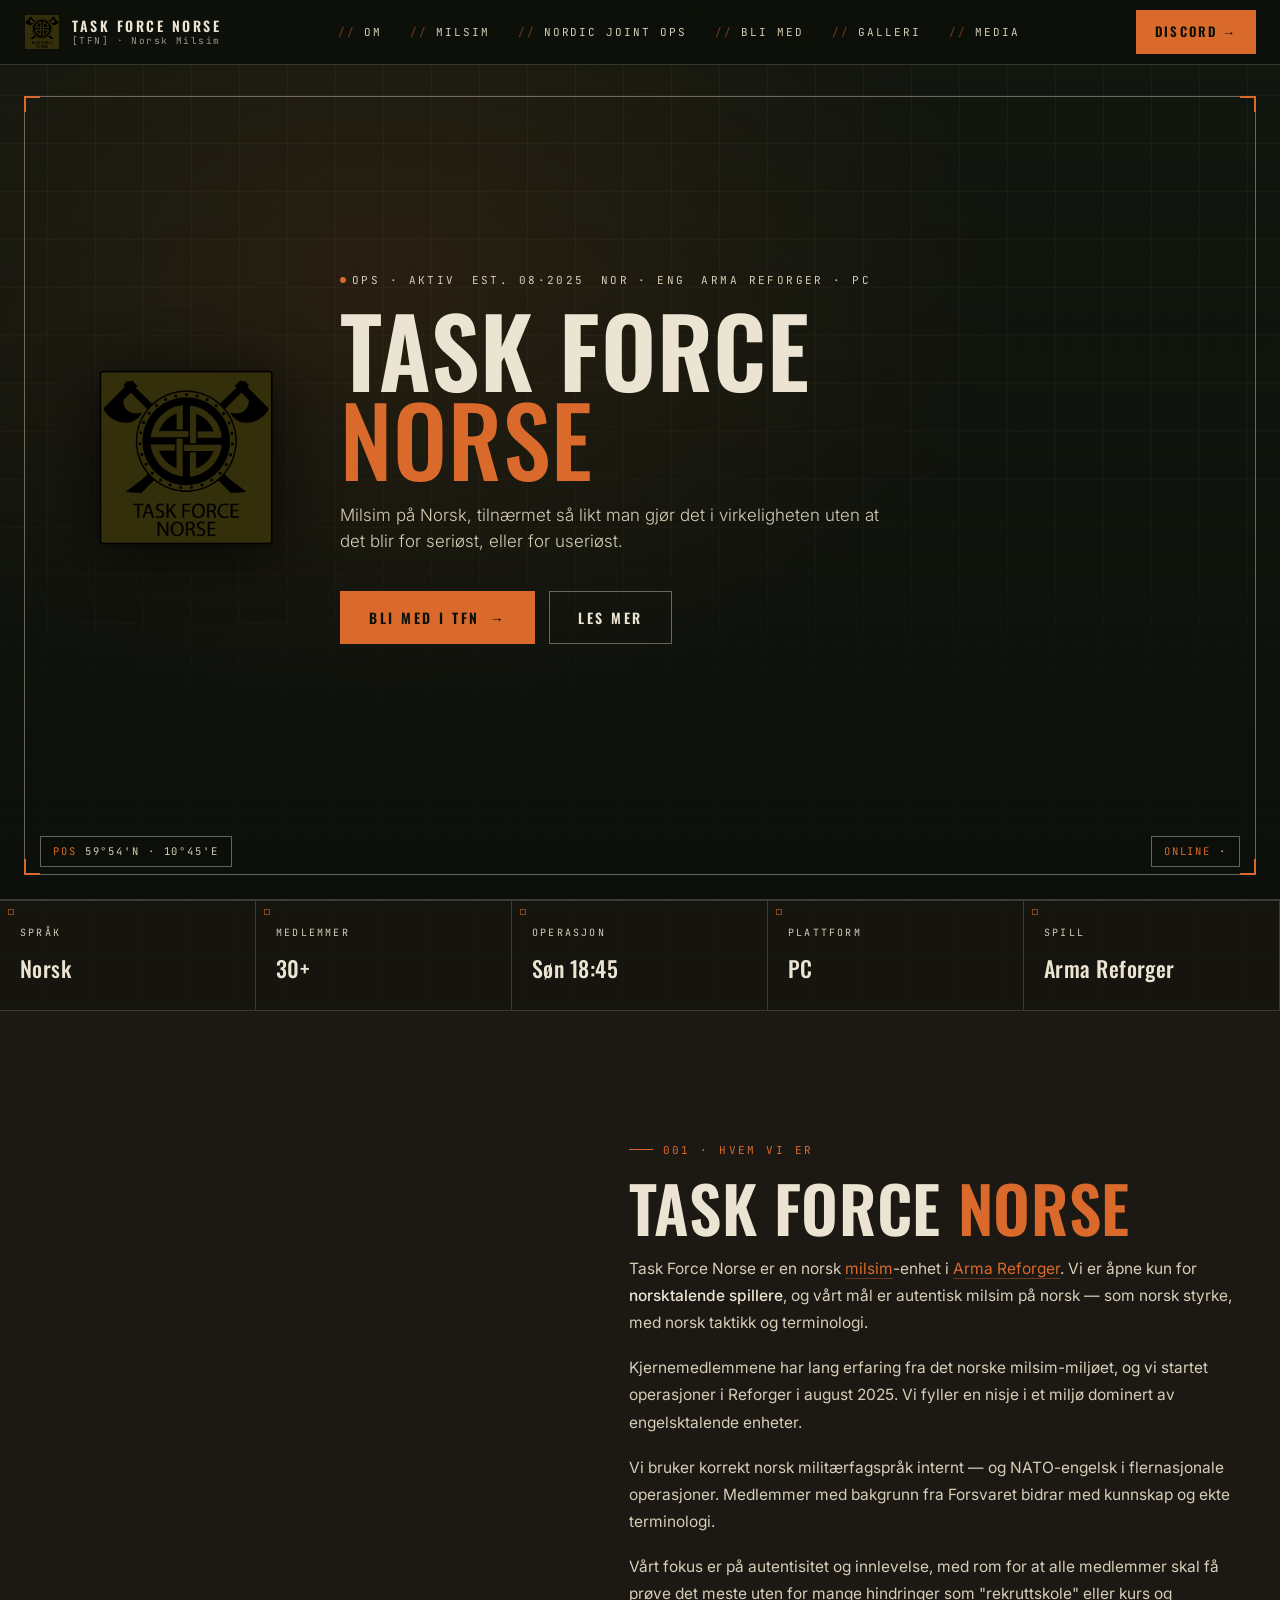
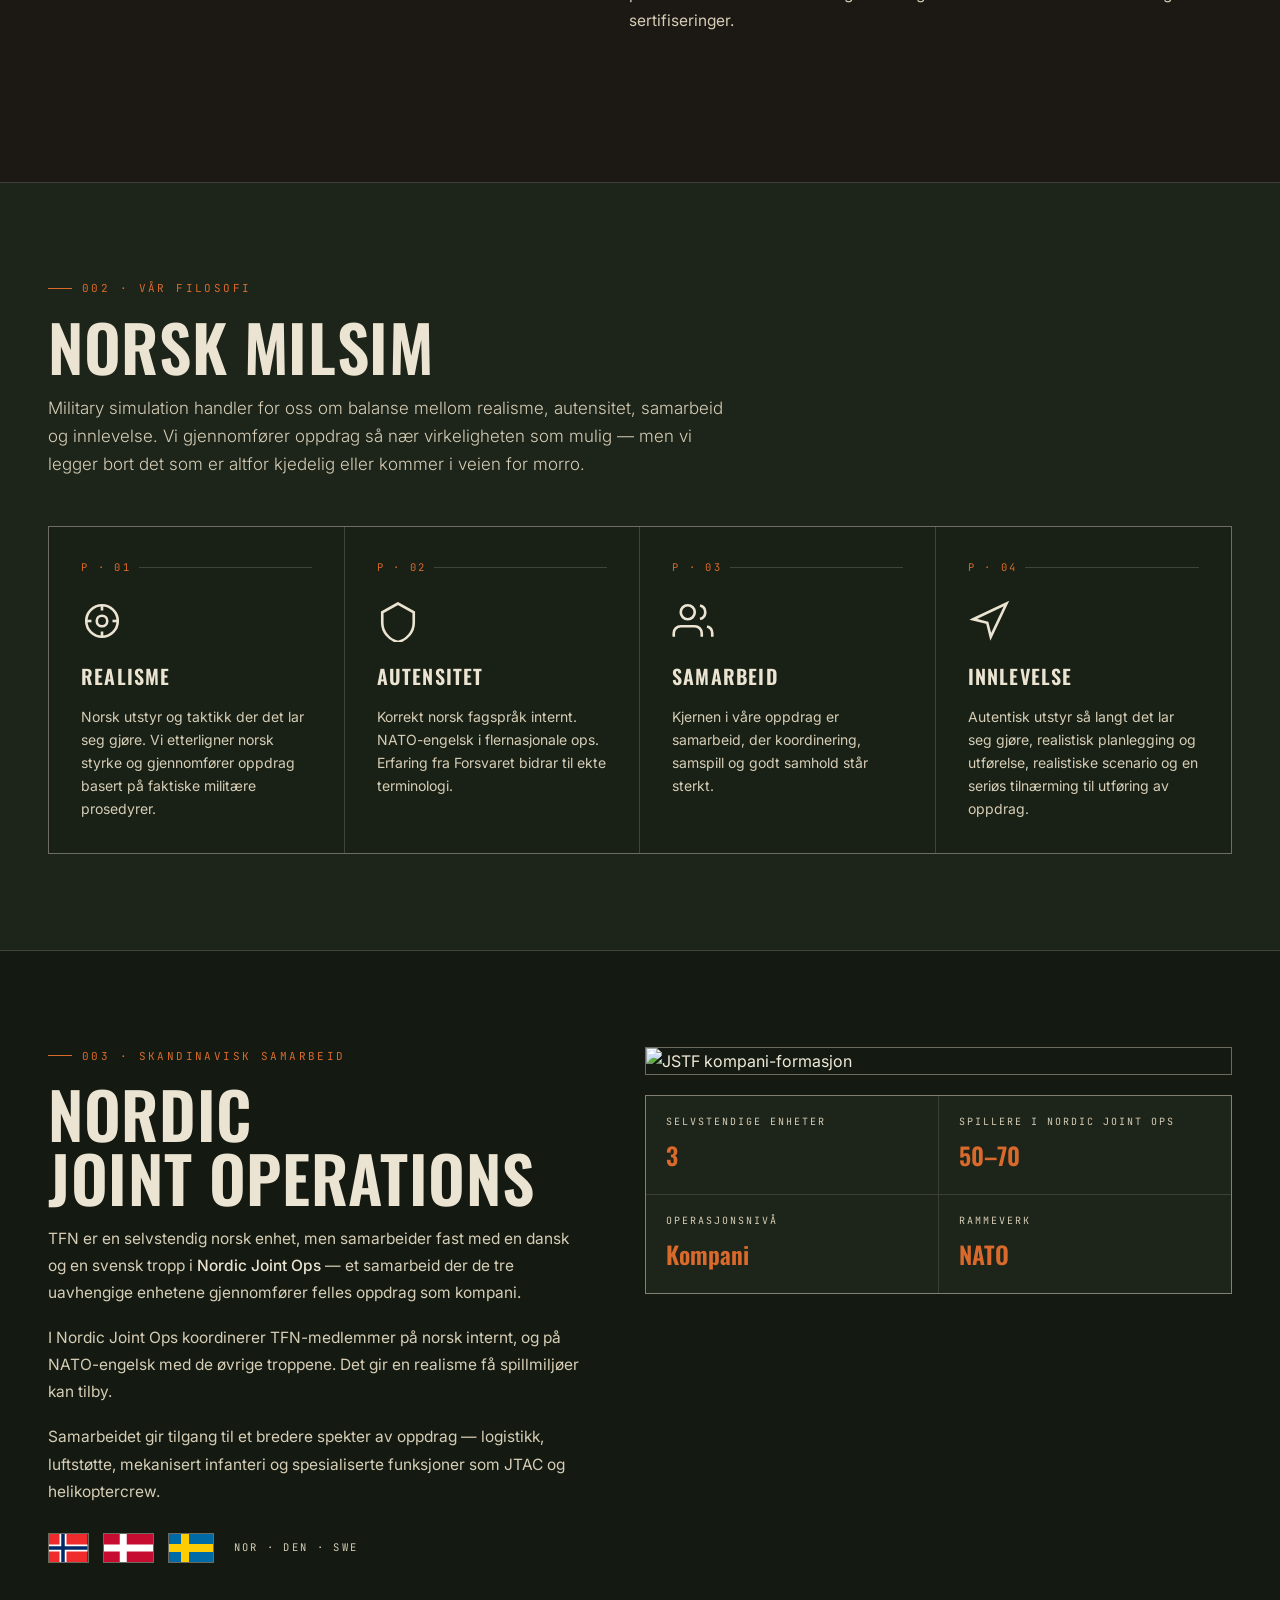
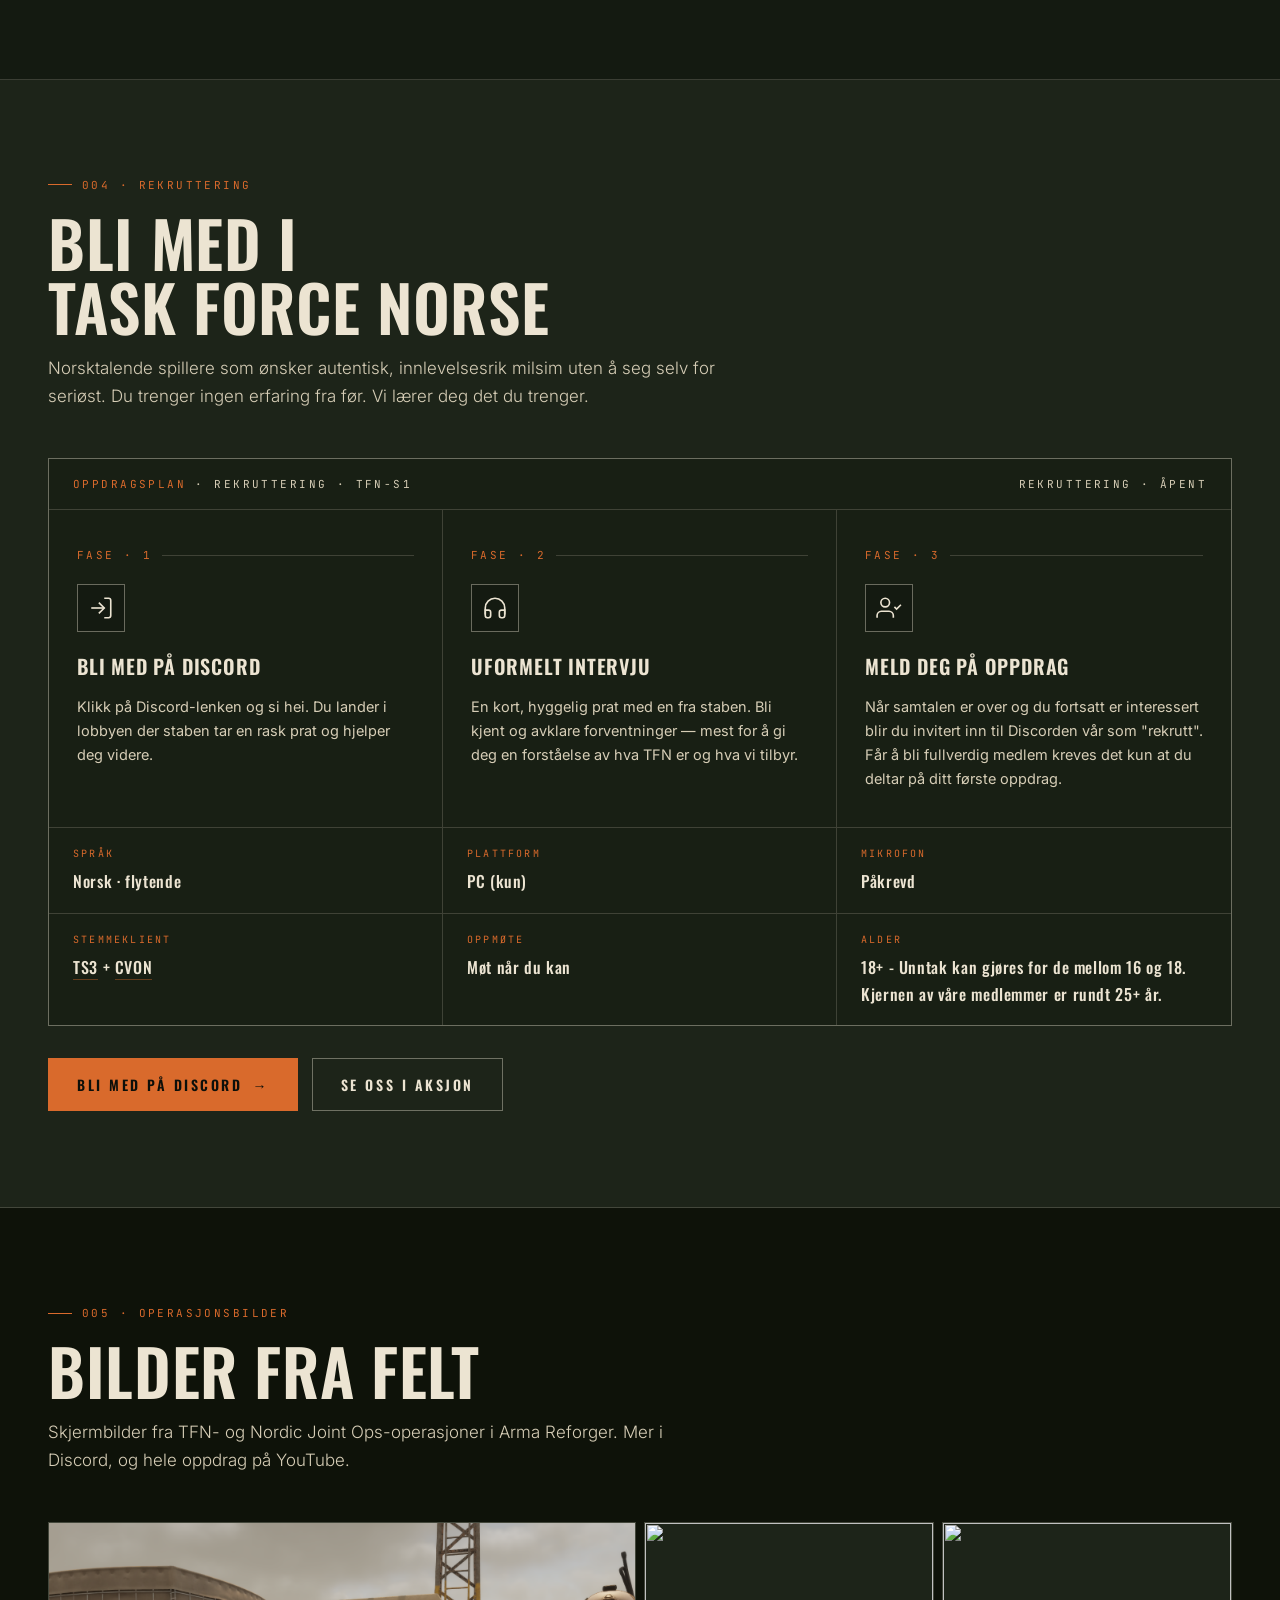
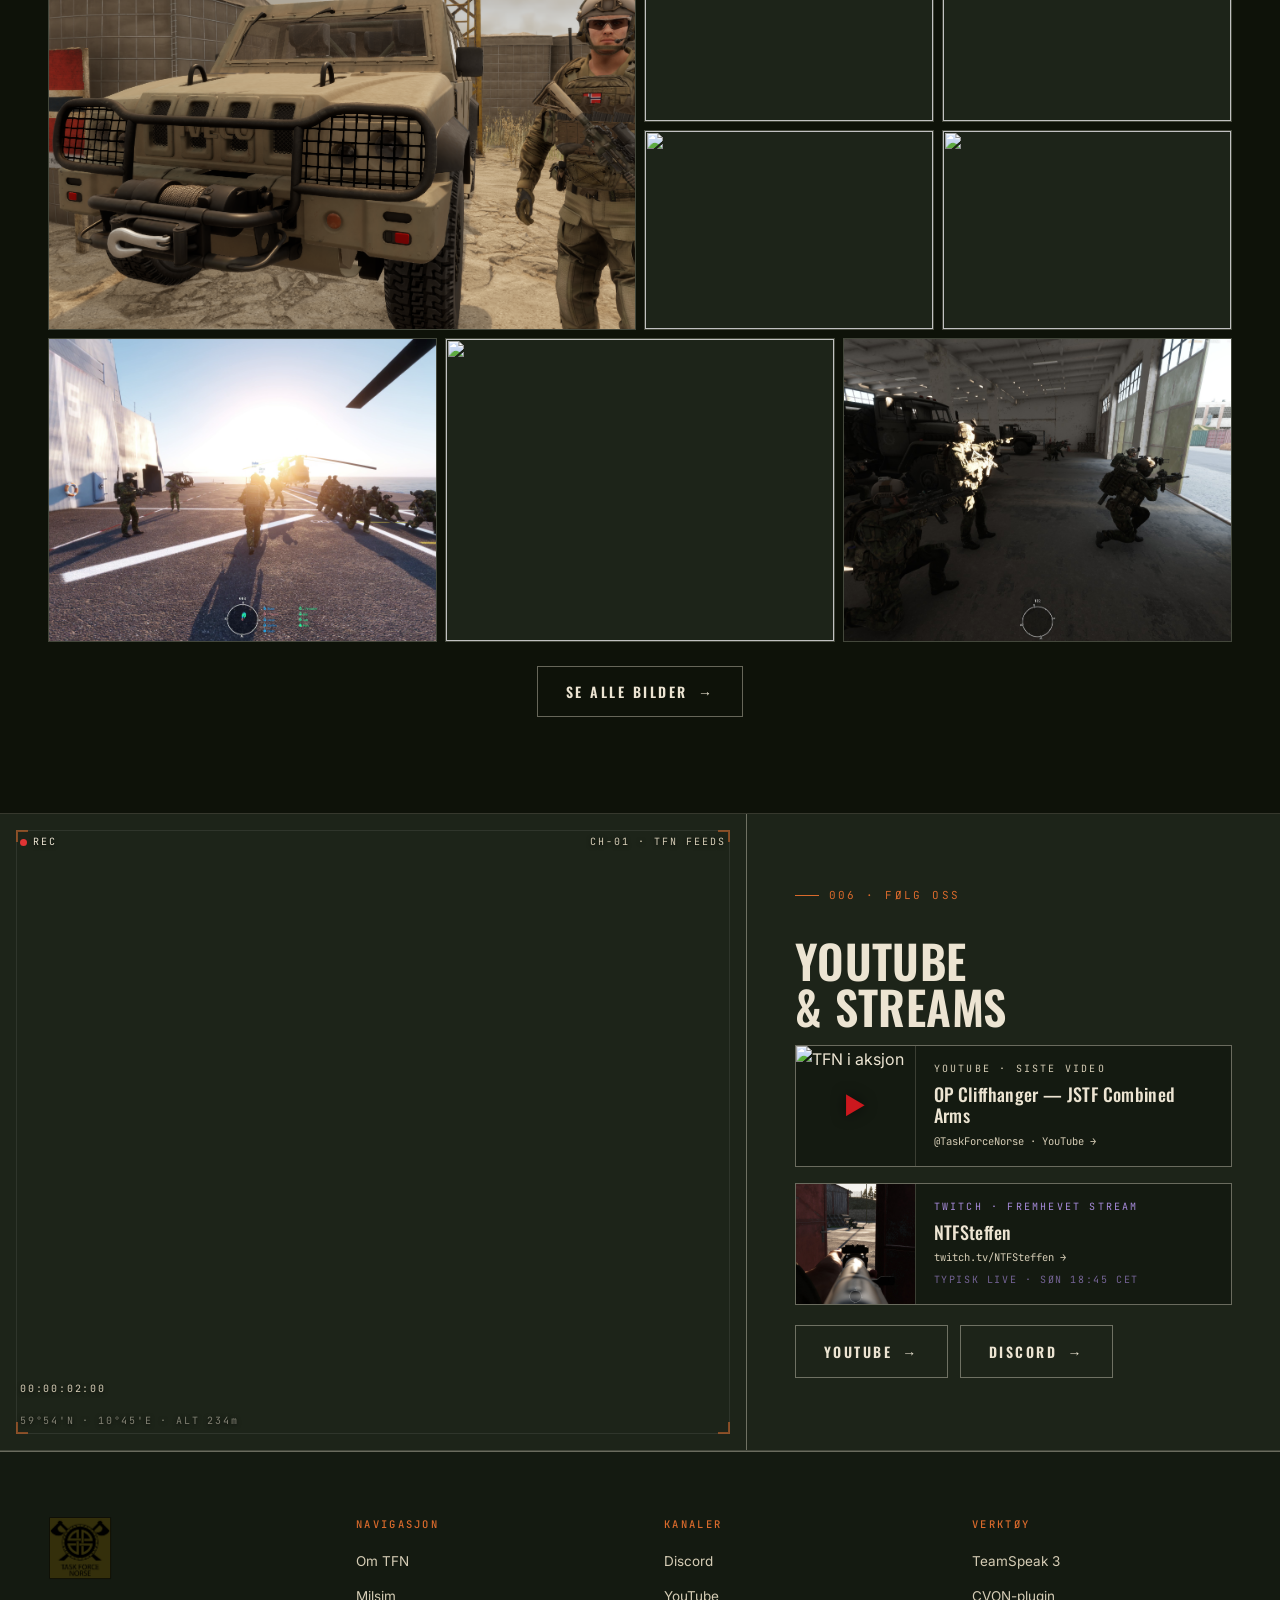
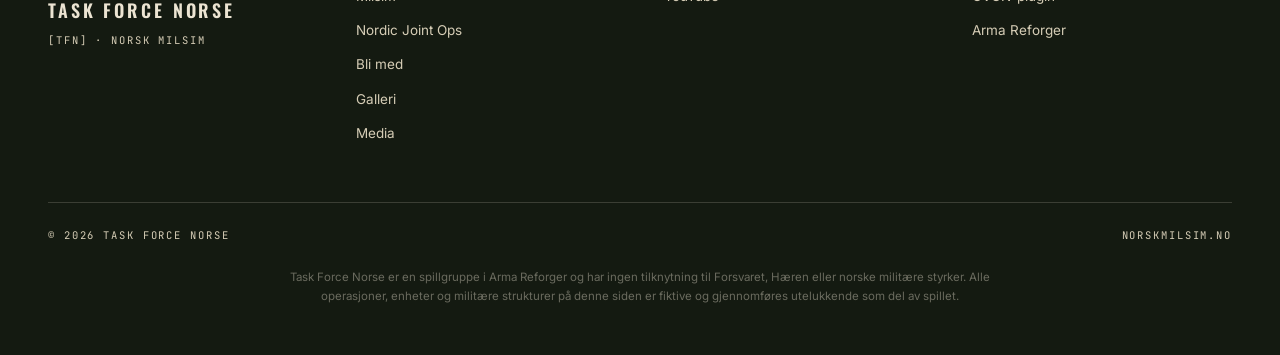
==== index.html @ d2feb7a5 "feat: erstatt brukernavn-liste med anonym online-teller i #bli-med Fjerner .discord-members-blokken " ====
<!DOCTYPE html>
<html lang="no">
<head>
<meta charset="UTF-8">
<meta name="viewport" content="width=device-width, initial-scale=1.0">
<title>Task Force Norse | Norsk Milsim</title>
<meta name="description" content="Task Force Norse — norsktalende milsim-enhet i Arma Reforger. Autentisk, samarbeid, innlevelse.">
<link rel="icon" href="assets/logo.png">
<link rel="apple-touch-icon" href="assets/logo.png">
<link rel="preconnect" href="https://fonts.googleapis.com">
<link rel="preconnect" href="https://fonts.gstatic.com" crossorigin>
<link href="https://fonts.googleapis.com/css2?family=Oswald:wght@400;500;600;700&family=Inter:wght@300;400;500;600&family=JetBrains+Mono:wght@400;500;600&display=swap" rel="stylesheet">
<style>
:root{
  --green:#2b3526;
  --green-2:#1d2419;
  --green-3:#141a11;
  --bone:#ece4d2;
  --bone-2:#d6cdb6;
  --ember:#d96a2c;
  --ember-2:#a14e1f;
  --ink:#0c0f0a;
  --rule:rgba(236,228,210,0.18);
  --rule-strong:rgba(236,228,210,0.4);
  --grid:rgba(236,228,210,0.05);
}
*,*::before,*::after{box-sizing:border-box;margin:0;padding:0}
html{scroll-behavior:smooth}
body{
  font-family:'Inter',sans-serif;
  background:var(--green-3);
  color:var(--bone);
  line-height:1.65;
  -webkit-font-smoothing:antialiased;
  background-image:
    linear-gradient(var(--grid) 1px,transparent 1px),
    linear-gradient(90deg,var(--grid) 1px,transparent 1px);
  background-size:48px 48px;
  background-position:-1px -1px;
}
a{color:inherit}

/* ── TOPBAR ── */
.topbar{
  position:fixed;top:0;left:0;right:0;z-index:50;
  background:rgba(12,15,10,0.88);
  backdrop-filter:blur(10px);
  border-bottom:1px solid var(--rule);
}
.topbar-inner{
  max-width:1280px;margin:0 auto;padding:0 24px;height:64px;
  display:flex;align-items:center;justify-content:space-between;gap:24px;
}
.brand{display:flex;align-items:center;gap:12px;text-decoration:none;color:var(--bone)}
.brand img{height:36px;width:auto}
.brand-text{display:flex;flex-direction:column;line-height:1}
.brand-text .name{font-family:'Oswald',sans-serif;font-weight:600;font-size:14px;letter-spacing:.18em;text-transform:uppercase}
.brand-text .sub{font-family:'JetBrains Mono',monospace;font-size:9.5px;color:var(--bone-2);letter-spacing:.15em;margin-top:3px;opacity:.7}
.nav-links{display:flex;gap:28px;list-style:none}
.nav-links a{font-family:'JetBrains Mono',monospace;font-size:11px;letter-spacing:.18em;text-transform:uppercase;color:var(--bone-2);text-decoration:none;transition:color .15s;display:flex;align-items:center;gap:8px}
.nav-links a::before{content:'//';color:var(--ember);opacity:.5}
.nav-links a:hover,.nav-links a.active{color:var(--bone)}
.nav-cta{
  font-family:'Oswald',sans-serif;font-size:13px;letter-spacing:.16em;text-transform:uppercase;font-weight:600;
  background:var(--ember);color:var(--ink);padding:10px 18px;text-decoration:none;
  border:1px solid var(--ember);transition:all .15s;
}
.nav-cta:hover{background:var(--ember-2);border-color:var(--ember-2)}

/* ── HERO ── */
.hero{
  position:relative;min-height:100vh;
  display:flex;flex-direction:column;
  overflow:hidden;
  border-bottom:1px solid var(--rule);
}
.hero-video-wrap{position:absolute;inset:0;overflow:hidden;will-change:transform}
.hero-video-wrap video{width:100%;height:100%;object-fit:cover;opacity:.68;filter:saturate(.7) contrast(1.05)}
.hero-overlay{position:absolute;inset:0;background:
  radial-gradient(ellipse at 30% 30%, rgba(217,106,44,0.12), transparent 50%),
  linear-gradient(180deg,rgba(12,15,10,0.3) 0%,rgba(12,15,10,0.58) 60%,rgba(12,15,10,0.95) 100%);
}
.hero-grain{position:absolute;inset:0;opacity:.4;pointer-events:none;mix-blend-mode:overlay;
  background-image:radial-gradient(rgba(255,255,255,0.04) 1px,transparent 1px);background-size:3px 3px;
}

/* Ramme over hele vinduet */
.hero-corners{position:absolute;inset:0;pointer-events:none;border:1px solid var(--rule-strong);margin:96px 24px 24px;}
.hero-corners::before,.hero-corners::after,
.hero-corners > span::before,.hero-corners > span::after{
  content:'';position:absolute;width:16px;height:16px;border:2px solid var(--ember);
}
.hero-corners::before{top:-1px;left:-1px;border-right:none;border-bottom:none}
.hero-corners::after{top:-1px;right:-1px;border-left:none;border-bottom:none}
.hero-corners > span::before{bottom:-1px;left:-1px;border-right:none;border-top:none}
.hero-corners > span::after{bottom:-1px;right:-1px;border-left:none;border-top:none}

/* POS som GUI-element */
.hero-pos{
  position:absolute;bottom:32px;left:40px;z-index:3;
  font-family:'JetBrains Mono',monospace;font-size:10.5px;letter-spacing:.18em;text-transform:uppercase;
  color:var(--bone-2);
  display:inline-flex;align-items:center;gap:8px;
  background:rgba(12,15,10,0.65);
  border:1px solid var(--rule-strong);
  padding:6px 12px;
  pointer-events:none;
}
.hero-pos .pos-lbl{color:var(--ember)}

/* ONLINE-teller (speiler POS, høyre side) */
.hero-online{
  position:absolute;bottom:32px;right:40px;z-index:3;
  font-family:'JetBrains Mono',monospace;font-size:10.5px;letter-spacing:.18em;text-transform:uppercase;
  color:var(--bone-2);
  display:inline-flex;align-items:center;gap:8px;
  background:rgba(12,15,10,0.65);
  border:1px solid var(--rule-strong);
  padding:6px 12px;
  pointer-events:none;
}
.hero-online .online-lbl{color:var(--ember)}

/* Discord online-status i #bli-med */
.discord-status{margin-top:2.5rem;}

.hero-content{
  position:relative;z-index:2;flex:1;
  max-width:1280px;width:100%;margin:0 auto;
  padding:96px 48px 80px;
  display:grid;grid-template-columns:auto 1fr;gap:64px;align-items:center;
}
.hero-patch{
  width:180px;height:auto;
  filter:drop-shadow(0 8px 30px rgba(0,0,0,0.7));
}
.hero-meta{
  font-family:'JetBrains Mono',monospace;font-size:11px;letter-spacing:.22em;
  text-transform:uppercase;color:var(--bone-2);margin-bottom:16px;
  display:flex;gap:16px;flex-wrap:wrap;
}
.hero-meta span{display:inline-flex;align-items:center;gap:6px}
.dot{width:6px;height:6px;background:var(--ember);border-radius:50%;display:inline-block;animation:pulse 2s ease-in-out infinite}
@keyframes pulse{0%,100%{opacity:1}50%{opacity:.3}}
.hero-title{
  font-family:'Oswald',sans-serif;font-weight:600;
  font-size:clamp(48px,7.5vw,104px);line-height:.92;letter-spacing:.01em;
  text-transform:uppercase;color:var(--bone);margin-bottom:20px;
}
.hero-title em{font-style:normal;color:var(--ember);font-weight:500}
.hero-sub{
  font-family:'Inter',sans-serif;font-size:17px;line-height:1.55;color:var(--bone-2);
  max-width:540px;margin-bottom:36px;font-weight:300;
}
.hero-actions{display:flex;gap:14px;flex-wrap:wrap;align-items:center}
.btn{
  font-family:'Oswald',sans-serif;font-size:14px;letter-spacing:.18em;text-transform:uppercase;
  padding:14px 28px;text-decoration:none;font-weight:600;display:inline-flex;align-items:center;gap:10px;
  transition:all .15s;border:1px solid transparent;cursor:pointer;
}
.btn-primary{background:var(--ember);color:var(--ink);border-color:var(--ember)}
.btn-primary:hover{background:var(--ember-2);border-color:var(--ember-2)}
.btn-ghost{background:transparent;color:var(--bone);border-color:var(--rule-strong)}
.btn-ghost:hover{border-color:var(--bone)}
.btn-arrow{transition:transform .15s}
.btn:hover .btn-arrow{transform:translateX(3px)}

/* ── STATS STRIPE ── */
.stripe{border-top:1px solid var(--rule);border-bottom:1px solid var(--rule);background:rgba(22,20,16,0.78);padding:0;position:relative}
.stripe::before{content:'';position:absolute;inset:0;background:url('assets/hero-convoy.png') center/cover no-repeat;background-attachment:fixed;opacity:.22;pointer-events:none}
.stripe-inner{max-width:1280px;margin:0 auto;display:grid;grid-template-columns:repeat(5,1fr);position:relative;z-index:1}
.stripe .cell{padding:24px 20px;border-right:1px solid var(--rule);position:relative}
.stripe .k{font-family:'JetBrains Mono',monospace;font-size:10px;letter-spacing:.22em;text-transform:uppercase;color:var(--bone-2);margin-bottom:8px}
.stripe .v{font-family:'Oswald',sans-serif;font-weight:500;font-size:22px;color:var(--bone);letter-spacing:.02em}
.stripe .cell::before{content:'';position:absolute;top:8px;left:8px;width:6px;height:6px;border:1px solid var(--ember);opacity:.6}

/* ── SECTIONS ── */
section{padding:96px 48px;position:relative;border-bottom:1px solid var(--rule)}
.wrap{max-width:1280px;margin:0 auto}
.eyebrow{
  font-family:'JetBrains Mono',monospace;font-size:11px;letter-spacing:.22em;text-transform:uppercase;
  color:var(--ember);margin-bottom:16px;display:flex;align-items:center;gap:10px;
}
.eyebrow::before{content:'';width:24px;height:1px;background:var(--ember)}
.h2{font-family:'Oswald',sans-serif;font-weight:600;font-size:clamp(36px,5vw,64px);line-height:1;letter-spacing:.01em;text-transform:uppercase;color:var(--bone);margin-bottom:16px}
.lede{font-size:17px;color:var(--bone-2);max-width:680px;line-height:1.65;font-weight:300;margin-bottom:48px}

/* ── OM TFN ── */
#om{background:#1c1814;position:relative;padding-top:130px;padding-bottom:130px}
#om::before{content:'';position:absolute;inset:0;background:url('assets/hero-convoy.png') center/cover no-repeat;background-attachment:fixed;opacity:.25;z-index:0;pointer-events:none}
#om>.wrap{position:relative;z-index:1}
.om-grid{display:grid;grid-template-columns:1fr 1.15fr;gap:56px;align-items:center}
.om-deco{min-height:280px}
.om-text p{margin-bottom:18px;color:var(--bone-2);font-size:15.5px;line-height:1.75}
.om-text strong{color:var(--bone);font-weight:500}
.om-text a{color:var(--ember);text-decoration:none;border-bottom:1px solid rgba(217,106,44,0.4)}
.om-text a:hover{border-color:var(--ember)}

/* ── MILSIM ── */
#milsim{background:var(--green-2)}
.pillars{display:grid;grid-template-columns:repeat(4,1fr);gap:0;margin-top:40px;border:1px solid var(--rule-strong);background:rgba(20,26,17,0.4)}
.pillar{padding:32px;border-right:1px solid var(--rule);position:relative;transition:background .2s}
.pillar:last-child{border-right:none}
.pillar:hover{background:rgba(217,106,44,0.04)}
.pillar-num{font-family:'JetBrains Mono',monospace;font-size:10.5px;letter-spacing:.22em;color:var(--ember);margin-bottom:24px;display:flex;align-items:center;gap:8px}
.pillar-num::after{content:'';flex:1;height:1px;background:var(--rule)}
.pillar-icon{width:42px;height:42px;color:var(--bone);margin-bottom:18px}
.pillar-icon svg{width:100%;height:100%}
.pillar-title{font-family:'Oswald',sans-serif;font-weight:600;font-size:20px;letter-spacing:.06em;text-transform:uppercase;color:var(--bone);margin-bottom:12px}
.pillar-text{font-size:14px;color:var(--bone-2);line-height:1.65}

/* ── JSTF ── */
#nordic{background:var(--green-3)}

.nordic-grid{display:grid;grid-template-columns:1fr 1.1fr;gap:64px;align-items:start}
.nordic-text p{margin-bottom:18px;color:var(--bone-2);font-size:15.5px;line-height:1.75}
.nordic-text strong{color:var(--bone);font-weight:500}
.jstf-img{
  position:relative;overflow:hidden;border:1px solid var(--rule-strong);margin-bottom:20px;
}
.jstf-img img{width:100%;display:block;filter:saturate(.85) contrast(1.05)}
.flag-row{display:flex;gap:14px;align-items:center;margin-bottom:20px}
.flag-row svg{height:30px;width:auto;border:1px solid var(--rule-strong)}
.flag-lbl{font-family:'JetBrains Mono',monospace;font-size:10.5px;letter-spacing:.22em;text-transform:uppercase;color:var(--bone-2);margin-left:6px}
.nordic-stats{display:grid;grid-template-columns:1fr 1fr;gap:1px;background:var(--rule);border:1px solid var(--rule-strong)}
.nordic-stat{background:var(--green-2);padding:18px 20px}
.nordic-stat .k{font-family:'JetBrains Mono',monospace;font-size:10px;letter-spacing:.2em;color:var(--bone-2);text-transform:uppercase;margin-bottom:6px}
.nordic-stat .v{font-family:'Oswald',sans-serif;font-size:24px;color:var(--ember);font-weight:600}

/* ── REKRUTTERING ── */
#bli-med{background:var(--green-2)}
.opord{border:1px solid var(--rule-strong);background:rgba(20,26,17,0.5);margin-top:40px}
.opord-head{
  display:grid;grid-template-columns:1fr auto;gap:16px;
  padding:16px 24px;border-bottom:1px solid var(--rule);
  font-family:'JetBrains Mono',monospace;font-size:11px;letter-spacing:.22em;text-transform:uppercase;color:var(--bone-2);
}
.opord-head .l{color:var(--ember)}
.opord-body{padding:0}
.phases{display:grid;grid-template-columns:1fr 1fr 1fr;gap:0}
.phase{padding:36px 28px;border-right:1px solid var(--rule);position:relative}
.phase:last-child{border-right:none}
.phase-id{font-family:'JetBrains Mono',monospace;font-size:11px;letter-spacing:.22em;color:var(--ember);margin-bottom:20px;display:flex;align-items:center;gap:10px}
.phase-id::after{content:'';flex:1;height:1px;background:var(--rule)}
.phase-icon{width:48px;height:48px;border:1px solid var(--rule-strong);display:flex;align-items:center;justify-content:center;color:var(--bone);margin-bottom:18px;background:var(--green-3)}
.phase-icon svg{width:26px;height:26px}
.phase-title{font-family:'Oswald',sans-serif;font-weight:600;font-size:20px;letter-spacing:.04em;text-transform:uppercase;color:var(--bone);margin-bottom:12px}
.phase-text{color:var(--bone-2);font-size:14.5px;line-height:1.65}
.requirements{display:grid;grid-template-columns:repeat(3,1fr);border-top:1px solid var(--rule)}
.req{padding:18px 24px;border-right:1px solid var(--rule);border-bottom:1px solid var(--rule)}
.req:nth-child(3n){border-right:none}
.req:nth-last-child(-n+3){border-bottom:none}
.req .k{font-family:'JetBrains Mono',monospace;font-size:10px;letter-spacing:.22em;color:var(--ember);text-transform:uppercase;margin-bottom:6px}
.req .v{font-family:'Oswald',sans-serif;font-size:16px;color:var(--bone);font-weight:500;letter-spacing:.04em}
.req a{color:inherit;border-bottom:1px solid rgba(217,106,44,0.4);text-decoration:none}
.cta-row{display:flex;gap:14px;margin-top:32px;flex-wrap:wrap}

/* ── GALLERI ── */
#gallery{background:#0e1209}
.gallery-grid{
  display:grid;grid-template-columns:repeat(12,1fr);grid-auto-rows:96px;gap:8px;margin-top:32px;
}
.tile{position:relative;overflow:hidden;border:1px solid var(--rule);cursor:pointer;background:var(--green-2);display:block;text-decoration:none}
.tile img{width:100%;height:100%;object-fit:cover;display:block;transition:transform .6s ease,filter .3s;filter:saturate(.9)}
.tile:hover img{transform:scale(1.04);filter:saturate(1.1)}
.tile-meta{position:absolute;left:0;right:0;bottom:0;padding:8px 10px;background:linear-gradient(to top,rgba(12,15,10,0.92),transparent);font-family:'JetBrains Mono',monospace;font-size:9.5px;letter-spacing:.16em;text-transform:uppercase;color:var(--bone-2);display:flex;justify-content:space-between;opacity:0;transition:opacity .2s}
.tile:hover .tile-meta{opacity:1}
.tile-meta .x{color:var(--ember)}
.t-a{grid-column:span 6;grid-row:span 4}
.t-b{grid-column:span 3;grid-row:span 2}
.t-c{grid-column:span 3;grid-row:span 2}
.t-d{grid-column:span 3;grid-row:span 2}
.t-e{grid-column:span 3;grid-row:span 2}
.t-f{grid-column:span 4;grid-row:span 3}
.t-g{grid-column:span 4;grid-row:span 3}
.t-h{grid-column:span 4;grid-row:span 3}

/* ── MEDIA / VIDEO ── */
#video{background:var(--green-2);padding:0;border-bottom:1px solid var(--rule)}
.video-grid{display:grid;grid-template-columns:1.4fr 1fr;min-height:560px}
.video-left{position:relative;overflow:hidden;border-right:1px solid var(--rule-strong)}
.video-left video{width:100%;height:100%;object-fit:cover;opacity:.7}
.video-left::after{content:'';position:absolute;inset:0;background:linear-gradient(to right,transparent 50%,var(--green-2));pointer-events:none}
/* Live-feed HUD overlay */
.vl-hud{position:absolute;inset:0;z-index:2;pointer-events:none}
.vl-rec{position:absolute;top:20px;left:20px;font-family:'JetBrains Mono',monospace;font-size:10px;letter-spacing:.2em;color:var(--bone);display:flex;align-items:center;gap:6px;text-shadow:0 1px 4px rgba(0,0,0,.8)}
.vl-rec .rec-dot{width:7px;height:7px;border-radius:50%;background:#e03434;flex-shrink:0;animation:pulse 1.4s ease-in-out infinite}
.vl-ch{position:absolute;top:20px;right:20px;font-family:'JetBrains Mono',monospace;font-size:10px;letter-spacing:.2em;color:var(--bone-2);text-align:right;text-shadow:0 1px 4px rgba(0,0,0,.8)}
.vl-tc{position:absolute;bottom:52px;left:20px;font-family:'JetBrains Mono',monospace;font-size:10px;letter-spacing:.18em;color:var(--bone-2);text-shadow:0 1px 4px rgba(0,0,0,.8)}
.vl-pos{position:absolute;bottom:20px;left:20px;font-family:'JetBrains Mono',monospace;font-size:10px;letter-spacing:.18em;color:rgba(236,228,210,0.5);text-shadow:0 1px 4px rgba(0,0,0,.8)}
.vl-corners{position:absolute;inset:16px;z-index:2;pointer-events:none;border:1px solid rgba(255,255,255,0.08)}
.vl-corners::before,.vl-corners::after,.vl-corners>span::before,.vl-corners>span::after{content:'';position:absolute;width:12px;height:12px;border:2px solid rgba(217,106,44,.55)}
.vl-corners::before{top:-1px;left:-1px;border-right:none;border-bottom:none}
.vl-corners::after{top:-1px;right:-1px;border-left:none;border-bottom:none}
.vl-corners>span::before{bottom:-1px;left:-1px;border-right:none;border-top:none}
.vl-corners>span::after{bottom:-1px;right:-1px;border-left:none;border-top:none}
.video-right{padding:72px 48px;display:flex;flex-direction:column;justify-content:center;gap:16px}
.video-right .h2{font-size:clamp(28px,3.6vw,48px);margin-bottom:0}
.video-right > p{color:var(--bone-2);font-size:15.5px;margin-bottom:12px;max-width:420px;line-height:1.65}
.yt-card{
  border:1px solid var(--rule-strong);background:var(--green-3);
  display:grid;grid-template-columns:120px 1fr;gap:0;align-items:stretch;
  text-decoration:none;color:inherit;transition:border-color .2s;
}
.yt-card:hover{border-color:#cc181e}
.yt-thumb{aspect-ratio:1;background:var(--green-3);position:relative;overflow:hidden;border-right:1px solid var(--rule)}
.yt-thumb img{width:100%;height:100%;object-fit:cover}
.yt-thumb::after{
  content:'▶';position:absolute;inset:0;display:flex;align-items:center;justify-content:center;
  color:#cc181e;font-size:24px;text-shadow:0 0 14px rgba(0,0,0,.6);
}
.yt-body{padding:14px 18px;display:flex;flex-direction:column;justify-content:center}
.yt-body .k{font-family:'JetBrains Mono',monospace;font-size:10px;letter-spacing:.22em;color:var(--bone-2);text-transform:uppercase;margin-bottom:6px}
.yt-body .t{font-family:'Oswald',sans-serif;font-size:18px;color:var(--bone);font-weight:500;letter-spacing:.02em;line-height:1.2;margin-bottom:6px}
.yt-body .m{font-family:'JetBrains Mono',monospace;font-size:10.5px;color:var(--bone-2)}
.tw-card-link{
  border:1px solid var(--rule-strong);background:var(--green-3);
  display:grid;grid-template-columns:120px 1fr;gap:0;align-items:stretch;
  text-decoration:none;color:inherit;transition:border-color .2s;
}
.tw-card-link:hover{border-color:#9146ff}
.tw-thumb{aspect-ratio:1;background:var(--green-3);position:relative;overflow:hidden;border-right:1px solid var(--rule)}
.tw-thumb img{width:100%;height:100%;object-fit:cover}
.tw-live-badge{
  position:absolute;top:7px;left:7px;background:#9146ff;color:#fff;
  font-family:'JetBrains Mono',monospace;font-size:9px;letter-spacing:.18em;
  padding:3px 7px;display:none;align-items:center;gap:5px;
}
.tw-live-badge.is-live{display:inline-flex}
.tw-live-badge::before{content:'';width:5px;height:5px;border-radius:50%;background:#fff;animation:pulse 1.4s ease-in-out infinite;flex-shrink:0}
.tw-sched{font-family:'JetBrains Mono',monospace;font-size:10px;letter-spacing:.16em;color:rgba(167,139,219,0.65);text-transform:uppercase;margin-top:5px}
.media-btns{display:flex;gap:12px;flex-wrap:wrap;margin-top:4px}

/* ── TWITCH ── */
#twitch-section{background:var(--green-2);padding:72px 48px;border-bottom:1px solid var(--rule)}
#twitch-section .wrap{max-width:1280px;margin:0 auto}
.live-dot{display:inline-block;width:7px;height:7px;border-radius:50%;background:#e03434;margin-right:6px;animation:pulse 1.4s ease-in-out infinite;vertical-align:middle}
#twitch-embed iframe{display:block;border:1px solid var(--rule-strong);margin-top:24px;width:100%;height:500px}

/* ── FOOTER ── */
footer{padding:64px 48px 48px;background:var(--green-3);border-top:1px solid var(--rule-strong)}
.foot{max-width:1280px;margin:0 auto;display:grid;grid-template-columns:1fr 1fr 1fr 1fr;gap:48px}
.foot-brand img{height:64px;margin-bottom:16px;display:block}
.foot-brand .name{font-family:'Oswald',sans-serif;font-weight:600;font-size:18px;letter-spacing:.16em;text-transform:uppercase;color:var(--bone)}
.foot-brand .sub{font-family:'JetBrains Mono',monospace;font-size:10.5px;color:var(--bone-2);letter-spacing:.18em;margin-top:6px;text-transform:uppercase}
.foot-col h4{font-family:'JetBrains Mono',monospace;font-size:10.5px;letter-spacing:.22em;color:var(--ember);text-transform:uppercase;margin-bottom:14px;font-weight:500}
.foot-col ul{list-style:none}
.foot-col li{margin-bottom:8px}
.foot-col a{font-family:'Inter',sans-serif;font-size:13.5px;color:var(--bone-2);text-decoration:none;transition:color .15s}
.foot-col a:hover{color:var(--bone)}
.foot-bottom{max-width:1280px;margin:48px auto 0;padding-top:24px;border-top:1px solid var(--rule);display:flex;justify-content:space-between;flex-wrap:wrap;gap:16px;font-family:'JetBrains Mono',monospace;font-size:10.5px;letter-spacing:.18em;text-transform:uppercase;color:var(--bone-2)}
.foot-legal{max-width:760px;margin:24px auto 0;font-family:'Inter',sans-serif;font-size:11.5px;line-height:1.7;color:rgba(236,228,210,0.4);text-align:center;padding:0 16px}

/* ── GALLERI MODAL ── */
.gallery-cta{margin-top:24px;text-align:center;}
.gmodal{
  display:none;position:fixed;inset:0;z-index:100;
  background:rgba(12,15,10,0.96);overflow-y:auto;
}
.gmodal.open{display:block;}
.gmodal-inner{max-width:1100px;margin:0 auto;padding:64px 32px 80px;}
.gmodal-close{
  position:fixed;top:24px;right:32px;z-index:101;
  font-family:'JetBrains Mono',monospace;font-size:20px;
  color:var(--bone-2);background:none;border:none;cursor:pointer;
  line-height:1;padding:4px;
}
.gmodal-close:hover{color:var(--ember);}
.gmodal-grid{display:grid;grid-template-columns:repeat(3,1fr);gap:8px;margin-top:24px;}
.gmodal-grid a{display:block;aspect-ratio:16/9;overflow:hidden;border:1px solid var(--rule);position:relative;}
.gmodal-grid img{width:100%;height:100%;object-fit:cover;filter:saturate(.9);transition:transform .4s,filter .3s;}
.gmodal-grid a:hover img{transform:scale(1.04);filter:saturate(1.1);}
.gmodal-grid .tile-meta{
  position:absolute;left:0;right:0;bottom:0;padding:6px 10px;
  background:linear-gradient(to top,rgba(12,15,10,0.9),transparent);
  font-family:'JetBrains Mono',monospace;font-size:9px;letter-spacing:.14em;
  text-transform:uppercase;color:var(--bone-2);
  display:flex;justify-content:space-between;opacity:0;transition:opacity .2s;
}
.gmodal-grid a:hover .tile-meta{opacity:1;}
@media(max-width:600px){.gmodal-grid{grid-template-columns:repeat(2,1fr);}.gmodal-inner{padding:48px 16px 64px;}}

/* ── REVEAL ── */
.reveal{opacity:0;transform:translateY(18px);transition:opacity .8s ease,transform .8s ease}
.reveal.in{opacity:1;transform:translateY(0)}

/* ── RESPONSIVE ── */
@media(max-width:980px){
  .hero-content{grid-template-columns:1fr;padding:120px 24px 64px;gap:24px}
  .hero-patch{width:100px}
  .hero-corners{margin:80px 16px 16px}
  .hero-pos{left:24px;bottom:20px}
  .hero-online{right:24px;bottom:20px}
  .om-grid,.nordic-grid{grid-template-columns:1fr;gap:36px}
  .video-grid{grid-template-columns:1fr;min-height:auto}
  .video-left{min-height:280px;border-right:none;border-bottom:1px solid var(--rule-strong)}
  .video-right{padding:40px 24px}
  .pillars{grid-template-columns:1fr 1fr}
  .pillar{border-right:none;border-bottom:1px solid var(--rule)}
  .phases{grid-template-columns:1fr}
  .phase{border-right:none;border-bottom:1px solid var(--rule)}
  .requirements{grid-template-columns:1fr 1fr}
  .req:nth-child(3n){border-right:1px solid var(--rule)}
  .req:nth-child(2n){border-right:none}
  .stripe-inner{grid-template-columns:1fr 1fr}
  .stripe .cell{border-right:none;border-bottom:1px solid var(--rule)}
  .stripe .cell:nth-child(2n-1){border-right:1px solid var(--rule)}
  .gallery-grid{grid-auto-rows:80px}
  .t-a{grid-column:span 12;grid-row:span 4}
  .t-b,.t-c,.t-d,.t-e{grid-column:span 6}
  .t-f,.t-g,.t-h{grid-column:span 12;grid-row:span 3}
  .foot{grid-template-columns:1fr 1fr;gap:32px}
  section{padding:64px 24px}
  .nav-links{display:none}
}
@media(max-width:600px){
  .gallery-grid{grid-template-columns:1fr 1fr;grid-auto-rows:120px}
  .t-a{grid-column:span 2;grid-row:span 2}
  .t-b,.t-c,.t-d,.t-e,.t-f,.t-g,.t-h{grid-column:span 1;grid-row:span 1}
  .dm-grid{grid-template-columns:repeat(2,1fr);}
}
</style>
</head>
<body>

<!-- TOPBAR -->
<header class="topbar">
  <div class="topbar-inner">
    <a class="brand" href="#top">
      <img src="assets/logo.png" alt="TFN" width="4167" height="4168">
      <span class="brand-text">
        <span class="name">Task Force Norse</span>
        <span class="sub">[TFN] · Norsk Milsim</span>
      </span>
    </a>
    <ul class="nav-links">
      <li><a href="#om">Om</a></li>
      <li><a href="#milsim">Milsim</a></li>
      <li><a href="#nordic">Nordic Joint Ops</a></li>
      <li><a href="#bli-med">Bli med</a></li>
      <li><a href="#gallery">Galleri</a></li>
      <li><a href="#video">Media</a></li>
    </ul>
    <a class="nav-cta" href="https://discord.gg/r8m6QrFmMj" target="_blank" rel="noopener">Discord →</a>
  </div>
</header>

<!-- HERO -->
<section class="hero" id="top">
  <div class="hero-video-wrap" id="heroVideo">
    <video autoplay muted loop playsinline>
      <source src="assets/heli-bg-1-web.mp4" type="video/mp4">
    </video>
  </div>
  <div class="hero-overlay"></div>
  <div class="hero-grain"></div>
  <div class="hero-corners"><span></span></div>

  <div class="hero-content">
    <img class="hero-patch" src="assets/logo.png" alt="TFN emblem" width="4167" height="4168">
    <div>
      <div class="hero-meta">
        <span><span class="dot"></span>OPS · AKTIV</span>
        <span>EST. 08·2025</span>
        <span>NOR · ENG</span>
        <span>ARMA REFORGER · PC</span>
      </div>
      <h1 class="hero-title">Task Force<br><em>Norse</em></h1>
      <p class="hero-sub">Milsim på Norsk, tilnærmet så likt man gjør det i virkeligheten uten at det blir for seriøst, eller for useriøst.</p>
      <div class="hero-actions">
        <a class="btn btn-primary" href="#bli-med">Bli med i TFN <span class="btn-arrow">→</span></a>
        <a class="btn btn-ghost" href="#om">Les mer</a>
      </div>
    </div>
  </div>

  <!-- POS som GUI-element -->
  <div class="hero-pos">
    <span class="pos-lbl">POS</span>
    <span>59°54'N · 10°45'E</span>
  </div>

  <!-- ONLINE-teller -->
  <div class="hero-online">
    <span class="online-lbl">ONLINE</span>
    <span id="hero-online-count">·</span>
  </div>
</section>

<!-- STATS STRIPE -->
<div class="stripe">
  <div class="stripe-inner">
    <div class="cell"><div class="k">Språk</div><div class="v">Norsk</div></div>
    <div class="cell"><div class="k">Medlemmer</div><div class="v">30+</div></div>
    <div class="cell"><div class="k">Operasjon</div><div class="v">Søn 18:45</div></div>
    <div class="cell"><div class="k">Plattform</div><div class="v">PC</div></div>
    <div class="cell"><div class="k">Spill</div><div class="v">Arma Reforger</div></div>
  </div>
</div>

<!-- OM TFN -->
<section id="om">
  <div class="wrap">
    <div class="om-grid">
      <div class="om-deco reveal"></div>
      <div class="reveal">
        <div class="eyebrow">001 · Hvem vi er</div>
        <h2 class="h2">Task Force <em style="font-style:normal;color:var(--ember)">Norse</em></h2>
        <div class="om-text">
          <p>Task Force Norse er en norsk <a href="https://en.wikipedia.org/wiki/MilSim" target="_blank" rel="noopener">milsim</a>-enhet i <a href="https://reforger.armaplatform.com/" target="_blank" rel="noopener">Arma Reforger</a>. Vi er åpne kun for <strong>norsktalende spillere</strong>, og vårt mål er autentisk milsim på norsk — som norsk styrke, med norsk taktikk og terminologi.</p>
          <p>Kjernemedlemmene har lang erfaring fra det norske milsim-miljøet, og vi startet operasjoner i Reforger i august 2025. Vi fyller en nisje i et miljø dominert av engelsktalende enheter.</p>
          <p>Vi bruker korrekt norsk militærfagspråk internt — og NATO-engelsk i flernasjonale operasjoner. Medlemmer med bakgrunn fra Forsvaret bidrar med kunnskap og ekte terminologi.</p>
          <p>Vårt fokus er på autentisitet og innlevelse, med rom for at alle medlemmer skal få prøve det meste uten for mange hindringer som "rekruttskole" eller kurs og sertifiseringer.</p>
        </div>
      </div>
    </div>
  </div>
</section>

<!-- MILSIM -->
<section id="milsim">
  <div class="wrap">
    <div class="reveal">
      <div class="eyebrow">002 · Vår filosofi</div>
      <h2 class="h2">Norsk Milsim</h2>
      <p class="lede">Military simulation handler for oss om balanse mellom realisme, autensitet, samarbeid og innlevelse. Vi gjennomfører oppdrag så nær virkeligheten som mulig — men vi legger bort det som er altfor kjedelig eller kommer i veien for morro.</p>
    </div>
    <div class="pillars reveal">
      <div class="pillar">
        <div class="pillar-num">P · 01</div>
        <div class="pillar-icon">
          <svg viewBox="0 0 24 24" fill="none" stroke="currentColor" stroke-width="1.5"><circle cx="12" cy="12" r="9"/><circle cx="12" cy="12" r="3"/><line x1="12" y1="3" x2="12" y2="6"/><line x1="12" y1="18" x2="12" y2="21"/><line x1="3" y1="12" x2="6" y2="12"/><line x1="18" y1="12" x2="21" y2="12"/></svg>
        </div>
        <div class="pillar-title">Realisme</div>
        <div class="pillar-text">Norsk utstyr og taktikk der det lar seg gjøre. Vi etterligner norsk styrke og gjennomfører oppdrag basert på faktiske militære prosedyrer.</div>
      </div>
      <div class="pillar">
        <div class="pillar-num">P · 02</div>
        <div class="pillar-icon">
          <svg viewBox="0 0 24 24" fill="none" stroke="currentColor" stroke-width="1.5"><path d="M12 2L3 7v6c0 5.25 3.9 9.74 9 11 5.1-1.26 9-5.75 9-11V7L12 2z"/></svg>
        </div>
        <div class="pillar-title">Autensitet</div>
        <div class="pillar-text">Korrekt norsk fagspråk internt. NATO-engelsk i flernasjonale ops. Erfaring fra Forsvaret bidrar til ekte terminologi.</div>
      </div>
      <div class="pillar">
        <div class="pillar-num">P · 03</div>
        <div class="pillar-icon">
          <svg viewBox="0 0 24 24" fill="none" stroke="currentColor" stroke-width="1.5"><path d="M17 21v-2a4 4 0 0 0-4-4H5a4 4 0 0 0-4 4v2"/><circle cx="9" cy="7" r="4"/><path d="M23 21v-2a4 4 0 0 0-3-3.87"/><path d="M16 3.13a4 4 0 0 1 0 7.75"/></svg>
        </div>
        <div class="pillar-title">Samarbeid</div>
        <div class="pillar-text">Kjernen i våre oppdrag er samarbeid, der koordinering, samspill og godt samhold står sterkt.</div>
      </div>
      <div class="pillar">
        <div class="pillar-num">P · 04</div>
        <div class="pillar-icon">
          <svg viewBox="0 0 24 24" fill="none" stroke="currentColor" stroke-width="1.5"><polygon points="3 11 22 2 13 21 11 13 3 11"/></svg>
        </div>
        <div class="pillar-title">Innlevelse</div>
        <div class="pillar-text">Autentisk utstyr så langt det lar seg gjøre, realistisk planlegging og utførelse, realistiske scenario og en seriøs tilnærming til utføring av oppdrag.</div>
      </div>
    </div>
  </div>
</section>

<!-- JSTF -->
<section id="nordic">
  <div class="wrap">
    <div class="nordic-grid">
      <div class="reveal">
        <div class="eyebrow">003 · Skandinavisk samarbeid</div>
        <h2 class="h2">Nordic <br>Joint Operations</h2>
        <div class="om-text">
          <p>TFN er en selvstendig norsk enhet, men samarbeider fast med en dansk og en svensk tropp i <strong>Nordic Joint Ops</strong> — et samarbeid der de tre uavhengige enhetene gjennomfører felles oppdrag som kompani.</p>
          <p>I Nordic Joint Ops koordinerer TFN-medlemmer på norsk internt, og på NATO-engelsk med de øvrige troppene. Det gir en realisme få spillmiljøer kan tilby.</p>
          <p>Samarbeidet gir tilgang til et bredere spekter av oppdrag — logistikk, luftstøtte, mekanisert infanteri og spesialiserte funksjoner som JTAC og helikoptercrew.</p>
        </div>
        <div class="flag-row" style="margin-top:28px">
          <svg viewBox="0 0 22 16" xmlns="http://www.w3.org/2000/svg"><rect width="22" height="16" fill="#EF2B2D"/><rect x="6" width="4" height="16" fill="#FFF"/><rect y="6" width="22" height="4" fill="#FFF"/><rect x="7" width="2" height="16" fill="#002868"/><rect y="7" width="22" height="2" fill="#002868"/></svg>
          <svg viewBox="0 0 28 16" xmlns="http://www.w3.org/2000/svg"><rect width="28" height="16" fill="#C60C30"/><rect x="9" width="4" height="16" fill="#FFF"/><rect y="6" width="28" height="4" fill="#FFF"/></svg>
          <svg viewBox="0 0 22 14" xmlns="http://www.w3.org/2000/svg"><rect width="22" height="14" fill="#006AA7"/><rect x="6" width="4" height="14" fill="#FECC02"/><rect y="5" width="22" height="4" fill="#FECC02"/></svg>
          <span class="flag-lbl">NOR · DEN · SWE</span>
        </div>
      </div>
      <div class="reveal">
        <div class="jstf-img">
          <img src="assets/img-joint-ops.png" alt="JSTF kompani-formasjon">
        </div>
        <div class="nordic-stats">
          <div class="nordic-stat"><div class="k">Selvstendige enheter</div><div class="v">3</div></div>
          <div class="nordic-stat"><div class="k">Spillere i Nordic Joint Ops</div><div class="v">50–70</div></div>
          <div class="nordic-stat"><div class="k">Operasjonsnivå</div><div class="v">Kompani</div></div>
          <div class="nordic-stat"><div class="k">Rammeverk</div><div class="v">NATO</div></div>
        </div>
      </div>
    </div>
  </div>
</section>

<!-- REKRUTTERING -->
<section id="bli-med">
  <div class="wrap">
    <div class="reveal">
      <div class="eyebrow">004 · Rekruttering</div>
      <h2 class="h2">Bli med i<br>Task Force Norse</h2>
      <p class="lede">Norsktalende spillere som ønsker autentisk, innlevelsesrik milsim uten å seg selv for seriøst. Du trenger ingen erfaring fra før. Vi lærer deg det du trenger.</p>
    </div>

    <div class="opord reveal">
      <div class="opord-head">
        <div><span class="l">OPPDRAGSPLAN</span> · REKRUTTERING · TFN-S1</div>
        <div>REKRUTTERING · ÅPENT</div>
      </div>
      <div class="opord-body">
        <div class="phases">
          <div class="phase">
            <div class="phase-id">FASE · 1</div>
            <div class="phase-icon"><svg viewBox="0 0 24 24" fill="none" stroke="currentColor" stroke-width="1.5"><path d="M15 3h4a2 2 0 0 1 2 2v14a2 2 0 0 1-2 2h-4"/><polyline points="10 17 15 12 10 7"/><line x1="15" y1="12" x2="3" y2="12"/></svg></div>
            <div class="phase-title">Bli med på Discord</div>
            <div class="phase-text">Klikk på Discord-lenken og si hei. Du lander i lobbyen der staben tar en rask prat og hjelper deg videre.</div>
          </div>
          <div class="phase">
            <div class="phase-id">FASE · 2</div>
            <div class="phase-icon"><svg viewBox="0 0 24 24" fill="none" stroke="currentColor" stroke-width="1.5"><path d="M3 18v-6a9 9 0 0 1 18 0v6"/><path d="M21 19a2 2 0 0 1-2 2h-1a2 2 0 0 1-2-2v-3a2 2 0 0 1 2-2h3zM3 19a2 2 0 0 0 2 2h1a2 2 0 0 0 2-2v-3a2 2 0 0 0-2-2H3z"/></svg></div>
            <div class="phase-title">Uformelt intervju</div>
            <div class="phase-text">En kort, hyggelig prat med en fra staben. Bli kjent og avklare forventninger — mest for å gi deg en forståelse av hva TFN er og hva vi tilbyr.</div>
          </div>
          <div class="phase">
            <div class="phase-id">FASE · 3</div>
            <div class="phase-icon"><svg viewBox="0 0 24 24" fill="none" stroke="currentColor" stroke-width="1.5"><path d="M16 21v-2a4 4 0 0 0-4-4H5a4 4 0 0 0-4 4v2"/><circle cx="8.5" cy="7" r="4"/><polyline points="17 11 19 13 23 9"/></svg></div>
            <div class="phase-title">Meld deg på oppdrag</div>
            <div class="phase-text">Når samtalen er over og du fortsatt er interessert blir du invitert inn til Discorden vår som "rekrutt". Får å bli fullverdig medlem kreves det kun at du deltar på ditt første oppdrag.</div>
          </div>
        </div>
        <div class="requirements">
          <div class="req"><div class="k">Språk</div><div class="v">Norsk · flytende</div></div>
          <div class="req"><div class="k">Plattform</div><div class="v">PC (kun)</div></div>
          <div class="req"><div class="k">Mikrofon</div><div class="v">Påkrevd</div></div>
          <div class="req"><div class="k">Stemmeklient</div><div class="v"><a href="https://www.teamspeak3.com/teamspeak-download.php" target="_blank" rel="noopener">TS3</a> + <a href="https://github.com/CoalitionArma/Coalition-VON" target="_blank" rel="noopener">CVON</a></div></div>
          <div class="req"><div class="k">Oppmøte</div><div class="v">Møt når du kan</div></div>
          <div class="req"><div class="k">Alder</div><div class="v">18+ - Unntak kan gjøres for de mellom 16 og 18. Kjernen av våre medlemmer er rundt 25+ år.</div></div>
        </div>
      </div>
    </div>

    <div class="discord-status reveal" id="discord-status" style="display:none">
      <div class="eyebrow"><span class="dot"></span> <span id="discord-status-count">0</span> Online nå</div>
    </div>

    <div class="cta-row reveal">
      <a class="btn btn-primary" href="https://discord.gg/r8m6QrFmMj" target="_blank" rel="noopener">Bli med på Discord <span class="btn-arrow">→</span></a>
      <a class="btn btn-ghost" href="#gallery">Se oss i aksjon</a>
    </div>
  </div>
</section>

<!-- GALLERI -->
<section id="gallery">
  <div class="wrap">
    <div class="reveal">
      <div class="eyebrow">005 · Operasjonsbilder</div>
      <h2 class="h2">Bilder fra felt</h2>
      <p class="lede">Skjermbilder fra TFN- og Nordic Joint Ops-operasjoner i Arma Reforger. Mer i Discord, og hele oppdrag på YouTube.</p>
    </div>
    <div class="gallery-grid reveal" id="gallery-grid"></div>
    <div class="gallery-cta reveal">
      <button class="btn btn-ghost" id="gallery-all-btn">Se alle bilder <span class="btn-arrow">→</span></button>
    </div>
  </div>
</section>

<!-- TWITCH (skjult når TWITCH_CHANNEL = null) -->
<div id="twitch-section" style="display:none">
  <div class="wrap">
    <div class="eyebrow"><span class="live-dot"></span>Live nå</div>
    <div id="twitch-embed"></div>
  </div>
</div>

<!-- MEDIA -->
<section id="video">
  <div class="video-grid">
    <div class="video-left">
      <video autoplay muted loop playsinline>
        <source src="assets/background-web.mp4" type="video/mp4">
      </video>
      <div class="vl-hud">
        <div class="vl-rec"><span class="rec-dot"></span>REC</div>
        <div class="vl-ch">CH-01 · TFN FEEDS</div>
        <div class="vl-tc" id="vl-tc">00:00:00:00</div>
        <div class="vl-pos">59°54'N · 10°45'E · ALT 234m</div>
      </div>
      <div class="vl-corners"><span></span></div>
    </div>
    <div class="video-right">
      <div class="eyebrow">006 · Følg oss</div>
      <h2 class="h2">YouTube<br>& Streams</h2>
      <a class="yt-card" href="https://www.youtube.com/@TaskForceNorse" target="_blank" rel="noopener">
        <div class="yt-thumb"><img src="assets/yt-thumbnail.png" alt="TFN i aksjon"></div>
        <div class="yt-body">
          <div class="k">YouTube · Siste video</div>
          <div class="t">OP Cliffhanger — JSTF Combined Arms</div>
          <div class="m">@TaskForceNorse · YouTube →</div>
        </div>
      </a>
      <a class="tw-card-link" href="https://www.twitch.tv/NTFSteffen" target="_blank" rel="noopener">
        <div class="tw-thumb">
          <img src="assets/tw-thumbnail.jpg" alt="NTFSteffen stream">
          <div class="tw-live-badge">LIVE</div>
        </div>
        <div class="yt-body">
          <div class="k" style="color:#a78bdb">Twitch · Fremhevet stream</div>
          <div class="t">NTFSteffen</div>
          <div class="m">twitch.tv/NTFSteffen →</div>
          <div class="tw-sched">Typisk live · Søn 18:45 CET</div>
        </div>
      </a>
      <div class="media-btns">
        <a class="btn btn-ghost" href="https://www.youtube.com/@TaskForceNorse" target="_blank" rel="noopener">YouTube <span class="btn-arrow">→</span></a>
        <a class="btn btn-ghost" href="https://discord.gg/r8m6QrFmMj" target="_blank" rel="noopener">Discord <span class="btn-arrow">→</span></a>
      </div>
    </div>
  </div>
</section>

<!-- FOOTER -->
<footer>
  <div class="foot">
    <div class="foot-brand">
      <img src="assets/logo.png" alt="TFN">
      <div class="name">Task Force Norse</div>
      <div class="sub">[TFN] · Norsk Milsim</div>
    </div>
    <div class="foot-col">
      <h4>Navigasjon</h4>
      <ul>
        <li><a href="#om">Om TFN</a></li>
        <li><a href="#milsim">Milsim</a></li>
        <li><a href="#nordic">Nordic Joint Ops</a></li>
        <li><a href="#bli-med">Bli med</a></li>
        <li><a href="#gallery">Galleri</a></li>
        <li><a href="#video">Media</a></li>
      </ul>
    </div>
    <div class="foot-col">
      <h4>Kanaler</h4>
      <ul>
        <li><a href="https://discord.gg/r8m6QrFmMj" target="_blank" rel="noopener">Discord</a></li>
        <li><a href="https://www.youtube.com/@TaskForceNorse" target="_blank" rel="noopener">YouTube</a></li>
      </ul>
    </div>
    <div class="foot-col">
      <h4>Verktøy</h4>
      <ul>
        <li><a href="https://www.teamspeak3.com/teamspeak-download.php" target="_blank" rel="noopener">TeamSpeak 3</a></li>
        <li><a href="https://github.com/CoalitionArma/Coalition-VON" target="_blank" rel="noopener">CVON-plugin</a></li>
        <li><a href="https://reforger.armaplatform.com/" target="_blank" rel="noopener">Arma Reforger</a></li>
      </ul>
    </div>
  </div>
  <div class="foot-bottom">
    <div>© 2026 Task Force Norse</div>
    <div>norskmilsim.no</div>
  </div>
  <div class="foot-legal">
    Task Force Norse er en spillgruppe i Arma Reforger og har ingen tilknytning til Forsvaret, Hæren eller norske militære styrker. Alle operasjoner, enheter og militære strukturer på denne siden er fiktive og gjennomføres utelukkende som del av spillet.
  </div>
</footer>

<!-- GALLERI MODAL -->
<div id="gallery-modal" class="gmodal" aria-hidden="true">
  <div class="gmodal-inner">
    <button class="gmodal-close" id="gallery-modal-close" aria-label="Lukk">✕</button>
    <div class="eyebrow">Alle operasjonsbilder</div>
    <div class="gmodal-grid" id="gmodal-grid"></div>
  </div>
</div>

<script>
// ── GALLERI (CSV) ────────────────────────────────────────────
const TILE_CLASSES = ['t-a','t-b','t-c','t-d','t-e','t-f','t-g','t-h'];
let allGalleryImages = [];

fetch('assets/gallery/gallery.csv')
  .then(r => r.text())
  .then(csv => {
    allGalleryImages = csv.trim().split('\n').slice(1).map(row => {
      const [file, label, date] = row.split(',');
      return { file: file.trim(), label: label.trim(), date: date.trim() };
    });

    const grid = document.getElementById('gallery-grid');
    if (grid) {
      grid.innerHTML = allGalleryImages.slice(0, TILE_CLASSES.length).map((img, i) => `
        <a class="tile ${TILE_CLASSES[i]}" href="assets/gallery/${img.file}" target="_blank" rel="noopener">
          <img src="assets/gallery/${img.file}" alt="" loading="lazy">
          <div class="tile-meta"><span>${img.label}</span><span class="x">${img.date}</span></div>
        </a>`).join('');
    }

    const btn = document.getElementById('gallery-all-btn');
    if (btn && allGalleryImages.length <= TILE_CLASSES.length) btn.style.display = 'none';
  })
  .catch(() => {});

document.getElementById('gallery-all-btn')?.addEventListener('click', () => {
  const modalGrid = document.getElementById('gmodal-grid');
  if (modalGrid) {
    modalGrid.innerHTML = allGalleryImages.map(img => `
      <a href="assets/gallery/${img.file}" target="_blank" rel="noopener">
        <img src="assets/gallery/${img.file}" alt="" loading="lazy">
        <div class="tile-meta"><span>${img.label}</span><span class="x">${img.date}</span></div>
      </a>`).join('');
  }
  const modal = document.getElementById('gallery-modal');
  modal.classList.add('open');
  modal.setAttribute('aria-hidden', 'false');
  document.body.style.overflow = 'hidden';
});

function closeGalleryModal() {
  const modal = document.getElementById('gallery-modal');
  modal.classList.remove('open');
  modal.setAttribute('aria-hidden', 'true');
  document.body.style.overflow = '';
}
document.getElementById('gallery-modal-close')?.addEventListener('click', closeGalleryModal);
document.getElementById('gallery-modal')?.addEventListener('click', e => {
  if (e.target === e.currentTarget) closeGalleryModal();
});
document.addEventListener('keydown', e => { if (e.key === 'Escape') closeGalleryModal(); });

// ── KONFIG ──────────────────────────────────────────────────
// Sett kanalnavnet for å vise Twitch-embed. null = skjult.
const TWITCH_CHANNEL = null;

// ── TWITCH ──────────────────────────────────────────────────
if (TWITCH_CHANNEL) {
  document.getElementById('twitch-section').style.display = 'block';
  document.getElementById('twitch-embed').innerHTML = `
    <iframe src="https://player.twitch.tv/?channel=${TWITCH_CHANNEL}&parent=norskmilsim.no"
      frameborder="0" allowfullscreen></iframe>`;
}

// ── SCROLL REVEAL ────────────────────────────────────────────
const io = new IntersectionObserver((entries) => {
  entries.forEach(e => {
    if (e.isIntersecting) { e.target.classList.add('in'); io.unobserve(e.target); }
  });
}, { threshold: 0.12 });
document.querySelectorAll('.reveal').forEach(el => io.observe(el));

// ── HERO PARALLAX ────────────────────────────────────────────
const heroVid = document.getElementById('heroVideo');
window.addEventListener('scroll', () => {
  const y = window.scrollY;
  if (y < window.innerHeight && heroVid)
    heroVid.style.transform = `translateY(${y * 0.3}px) scale(1.05)`;
}, { passive: true });

// ── TWITCH LIVE CHECK (søndag 18:00–23:00 norsk tid) ─────────
(function () {
  const now = new Date();
  const parts = new Intl.DateTimeFormat('en', {
    timeZone: 'Europe/Oslo',
    weekday: 'short',
    hour: 'numeric',
    hour12: false
  }).formatToParts(now);
  const day  = parts.find(p => p.type === 'weekday')?.value; // 'Sun'
  const hour = parseInt(parts.find(p => p.type === 'hour')?.value ?? '0');
  if (day === 'Sun' && hour >= 18 && hour < 23) {
    document.querySelector('.tw-live-badge')?.classList.add('is-live');
  }
})();

// ── LIVE TIMECODE ────────────────────────────────────────────
const tcEl = document.getElementById('vl-tc');
if (tcEl) {
  let s = 0;
  setInterval(() => {
    s++;
    const hh = String(Math.floor(s / 3600)).padStart(2, '0');
    const mm = String(Math.floor(s % 3600 / 60)).padStart(2, '0');
    const ss = String(s % 60).padStart(2, '0');
    tcEl.textContent = `${hh}:${mm}:${ss}:00`;
  }, 1000);
}

// ── AKTIV NAV-LENKE ──────────────────────────────────────────
const sections = document.querySelectorAll('section[id], div[id="twitch-section"]');
const navLinks = document.querySelectorAll('.nav-links a');
window.addEventListener('scroll', () => {
  let current = '';
  sections.forEach(s => { if (window.scrollY >= s.offsetTop - 120) current = s.id; });
  navLinks.forEach(l => l.classList.toggle('active', l.getAttribute('href') === `#${current}`));
}, { passive: true });

// ── DISCORD ONLINE ───────────────────────────────────────────
fetch('https://discord.com/api/guilds/983028802907148298/widget.json')
  .then(r => r.json())
  .then(d => {
    const heroEl = document.getElementById('hero-online-count');
    if (heroEl) heroEl.textContent = d.presence_count;

    const statusEl = document.getElementById('discord-status');
    const countEl  = document.getElementById('discord-status-count');
    if (statusEl && d.presence_count > 0) {
      countEl.textContent = d.presence_count;
      statusEl.style.display = 'block';
    }
  })
  .catch(() => {});
</script>
</body>
</html>
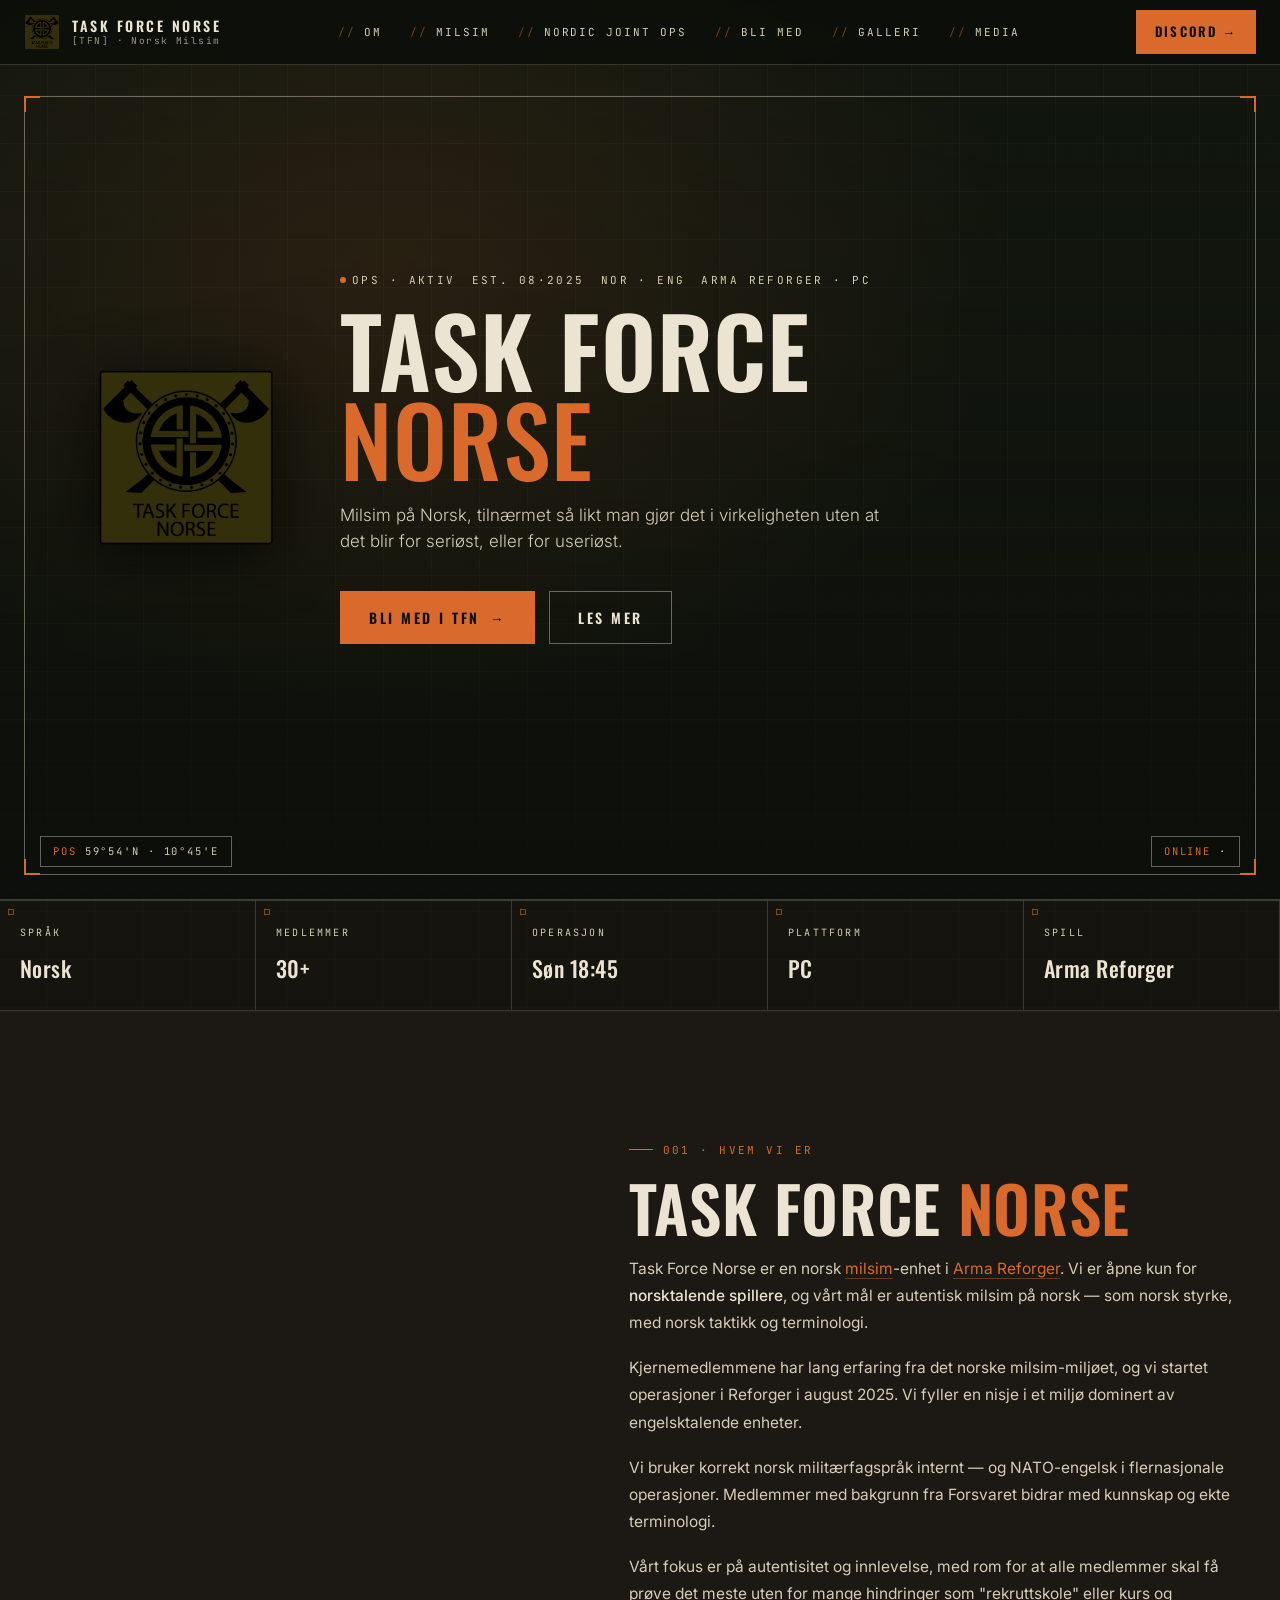
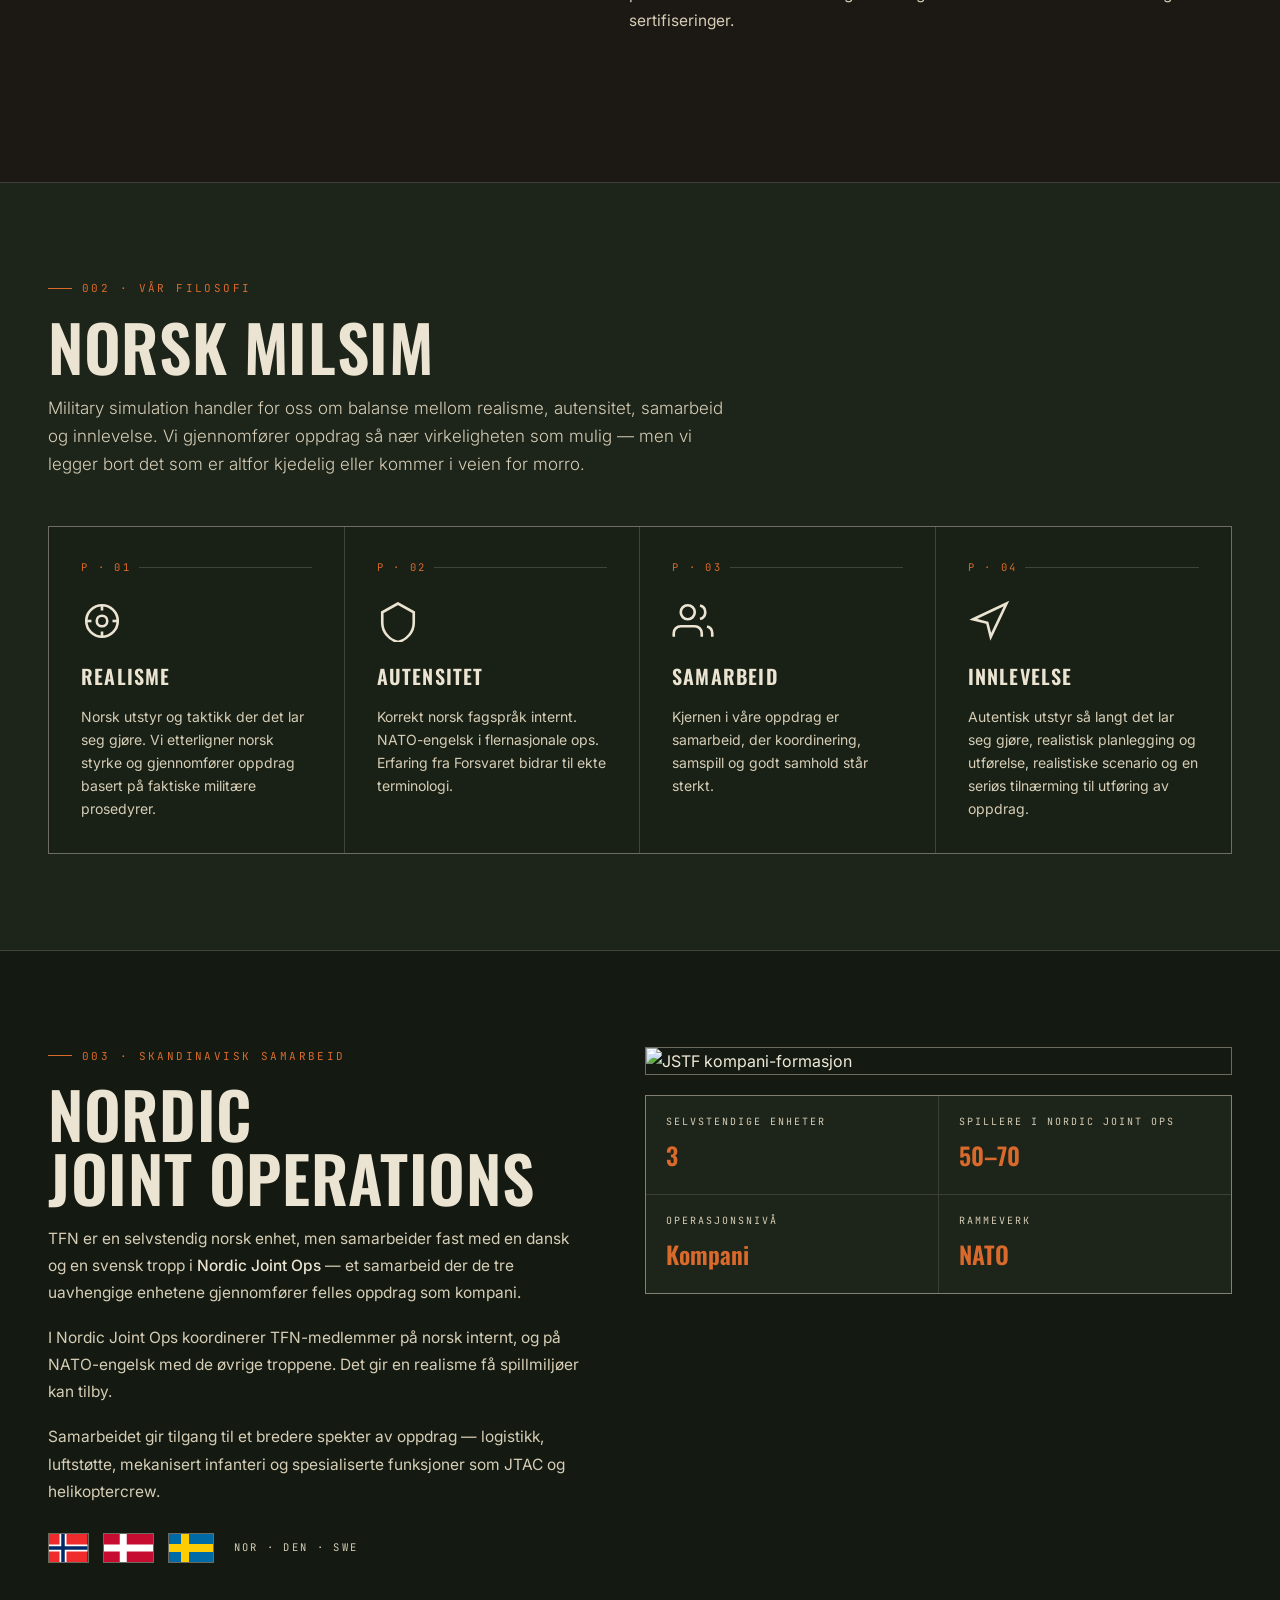
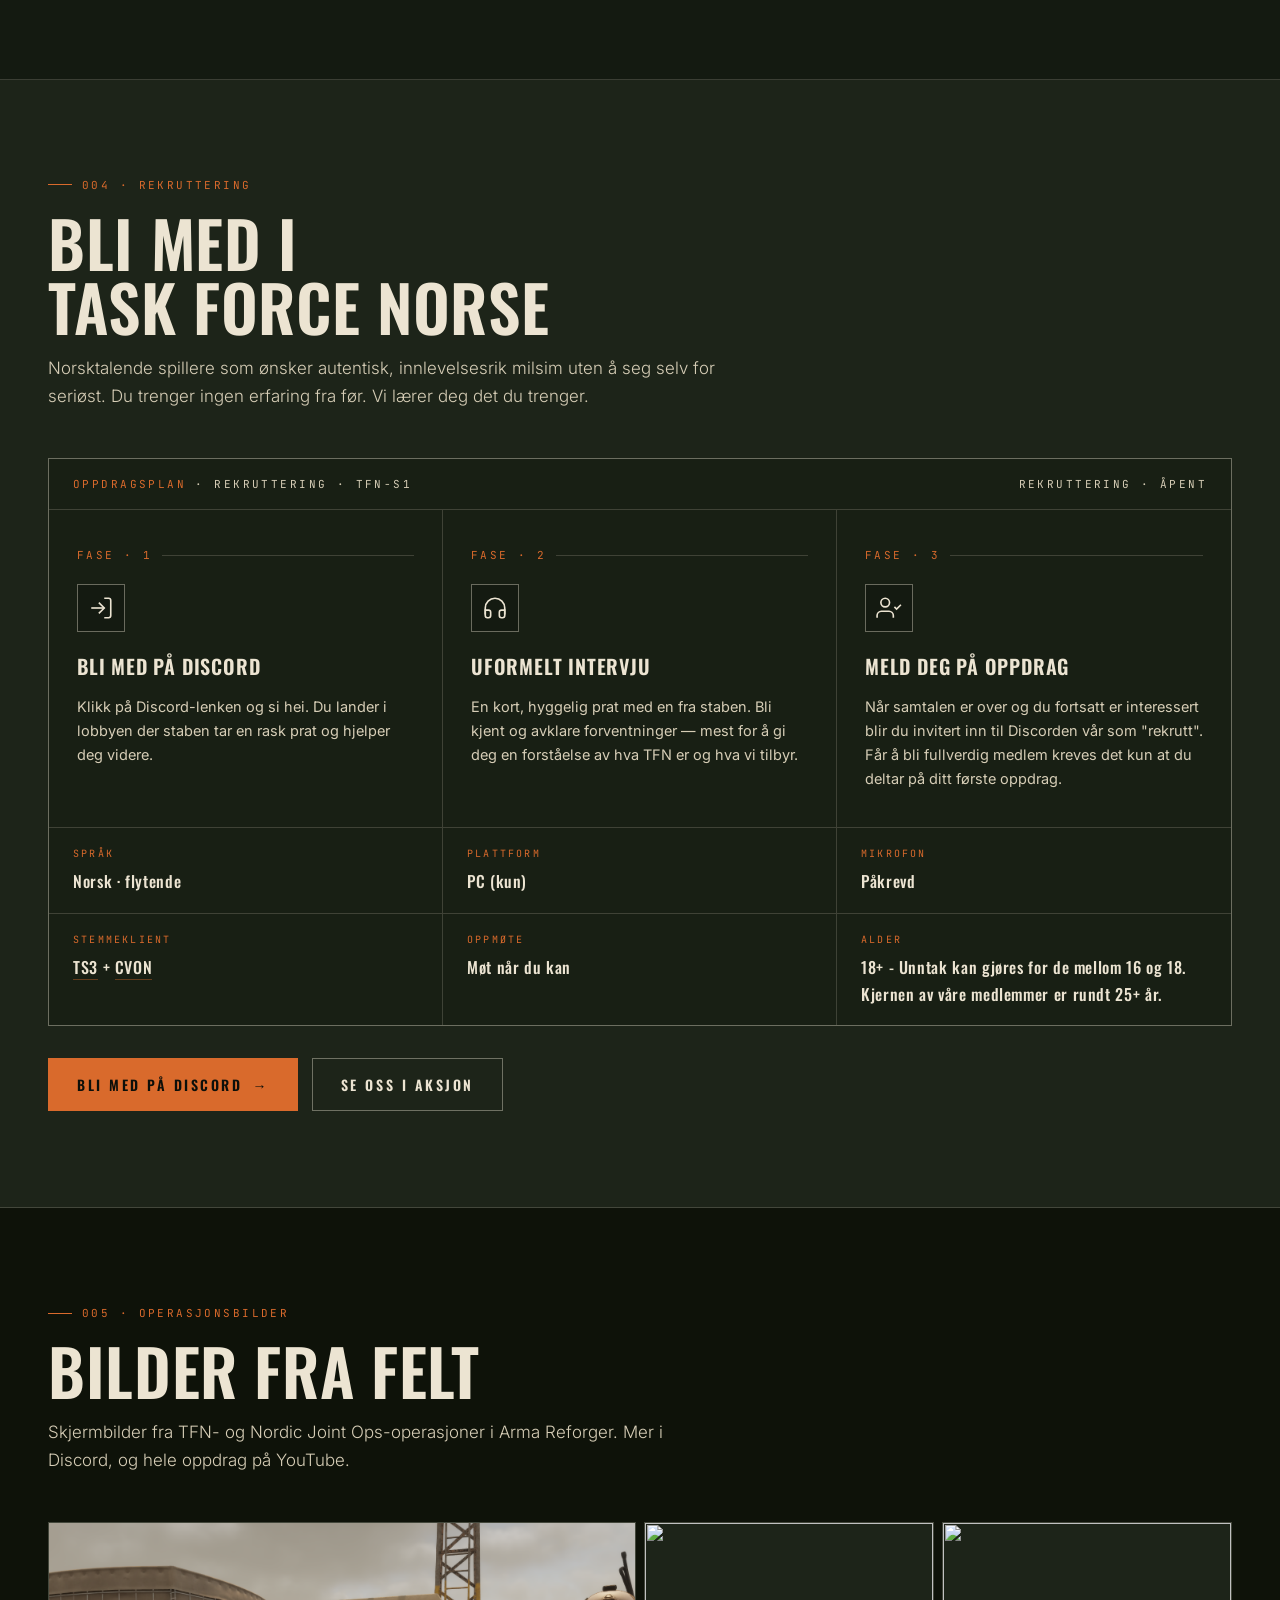
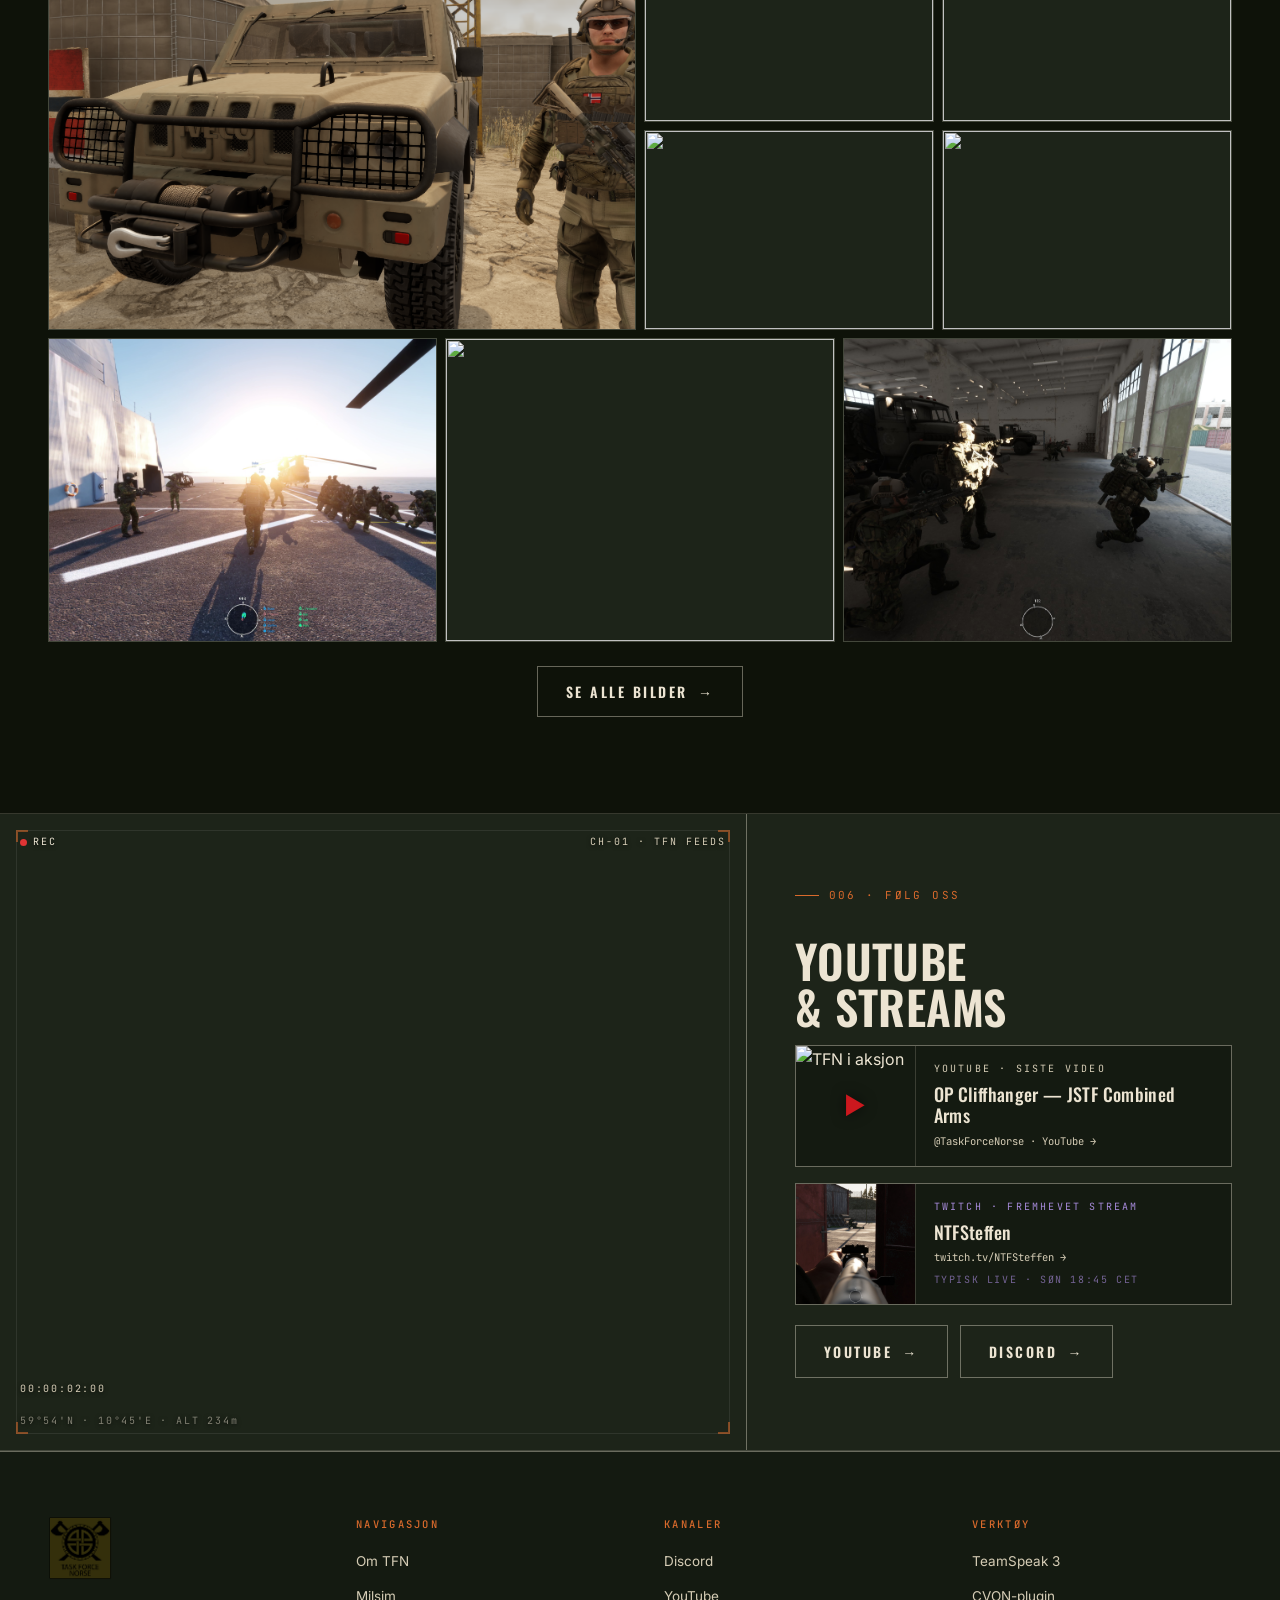
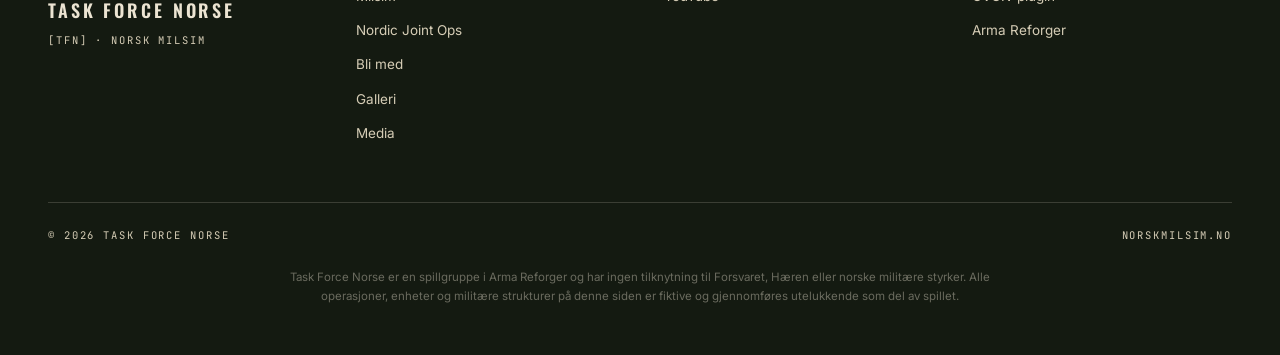
==== commit 18ab6bbc: "feat: legg til Umami analytics tracking Generell sidevisningssporing via Umami (cookie-fri, ingen GD" ====
--- a/index.html
+++ b/index.html
@@ -10,6 +10,7 @@
 <link rel="preconnect" href="https://fonts.googleapis.com">
 <link rel="preconnect" href="https://fonts.gstatic.com" crossorigin>
 <link href="https://fonts.googleapis.com/css2?family=Oswald:wght@400;500;600;700&family=Inter:wght@300;400;500;600&family=JetBrains+Mono:wght@400;500;600&display=swap" rel="stylesheet">
+<script defer src="https://cloud.umami.is/script.js" data-website-id="670e7d8c-b266-4df8-93a1-5179a1725a07"></script>
 <style>
 :root{
   --green:#2b3526;
@@ -441,7 +442,7 @@
       <li><a href="#gallery">Galleri</a></li>
       <li><a href="#video">Media</a></li>
     </ul>
-    <a class="nav-cta" href="https://discord.gg/r8m6QrFmMj" target="_blank" rel="noopener">Discord →</a>
+    <a class="nav-cta" href="https://discord.gg/r8m6QrFmMj" target="_blank" rel="noopener" data-umami-event="discord-topbar">Discord →</a>
   </div>
 </header>
 
@@ -647,7 +648,7 @@
     </div>
 
     <div class="cta-row reveal">
-      <a class="btn btn-primary" href="https://discord.gg/r8m6QrFmMj" target="_blank" rel="noopener">Bli med på Discord <span class="btn-arrow">→</span></a>
+      <a class="btn btn-primary" href="https://discord.gg/r8m6QrFmMj" target="_blank" rel="noopener" data-umami-event="discord-cta">Bli med på Discord <span class="btn-arrow">→</span></a>
       <a class="btn btn-ghost" href="#gallery">Se oss i aksjon</a>
     </div>
   </div>
@@ -694,7 +695,7 @@
     <div class="video-right">
       <div class="eyebrow">006 · Følg oss</div>
       <h2 class="h2">YouTube<br>& Streams</h2>
-      <a class="yt-card" href="https://www.youtube.com/@TaskForceNorse" target="_blank" rel="noopener">
+      <a class="yt-card" href="https://www.youtube.com/@TaskForceNorse" target="_blank" rel="noopener" data-umami-event="youtube-kort">
         <div class="yt-thumb"><img src="assets/yt-thumbnail.png" alt="TFN i aksjon"></div>
         <div class="yt-body">
           <div class="k">YouTube · Siste video</div>
@@ -715,8 +716,8 @@
         </div>
       </a>
       <div class="media-btns">
-        <a class="btn btn-ghost" href="https://www.youtube.com/@TaskForceNorse" target="_blank" rel="noopener">YouTube <span class="btn-arrow">→</span></a>
-        <a class="btn btn-ghost" href="https://discord.gg/r8m6QrFmMj" target="_blank" rel="noopener">Discord <span class="btn-arrow">→</span></a>
+        <a class="btn btn-ghost" href="https://www.youtube.com/@TaskForceNorse" target="_blank" rel="noopener" data-umami-event="youtube-media">YouTube <span class="btn-arrow">→</span></a>
+        <a class="btn btn-ghost" href="https://discord.gg/r8m6QrFmMj" target="_blank" rel="noopener" data-umami-event="discord-media">Discord <span class="btn-arrow">→</span></a>
       </div>
     </div>
   </div>
@@ -744,8 +745,8 @@
     <div class="foot-col">
       <h4>Kanaler</h4>
       <ul>
-        <li><a href="https://discord.gg/r8m6QrFmMj" target="_blank" rel="noopener">Discord</a></li>
-        <li><a href="https://www.youtube.com/@TaskForceNorse" target="_blank" rel="noopener">YouTube</a></li>
+        <li><a href="https://discord.gg/r8m6QrFmMj" target="_blank" rel="noopener" data-umami-event="discord-footer">Discord</a></li>
+        <li><a href="https://www.youtube.com/@TaskForceNorse" target="_blank" rel="noopener" data-umami-event="youtube-footer">YouTube</a></li>
       </ul>
     </div>
     <div class="foot-col">
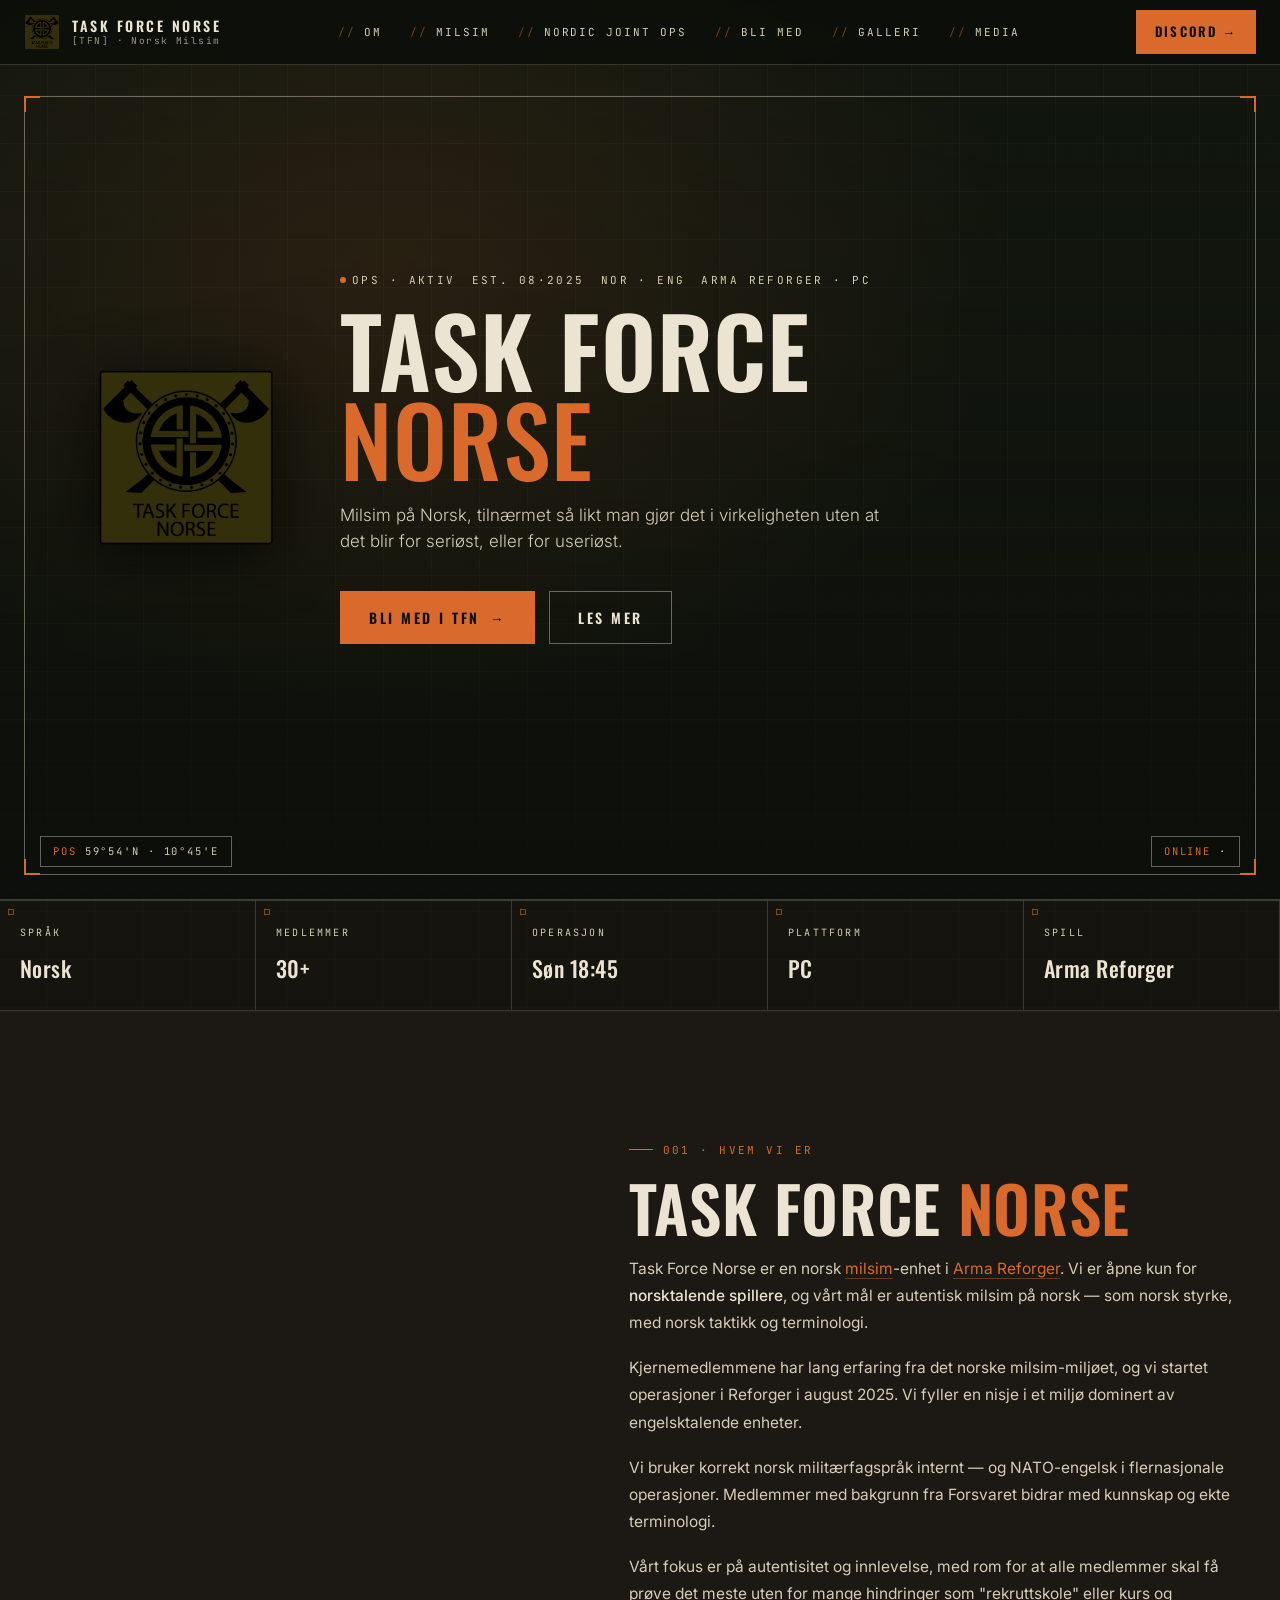
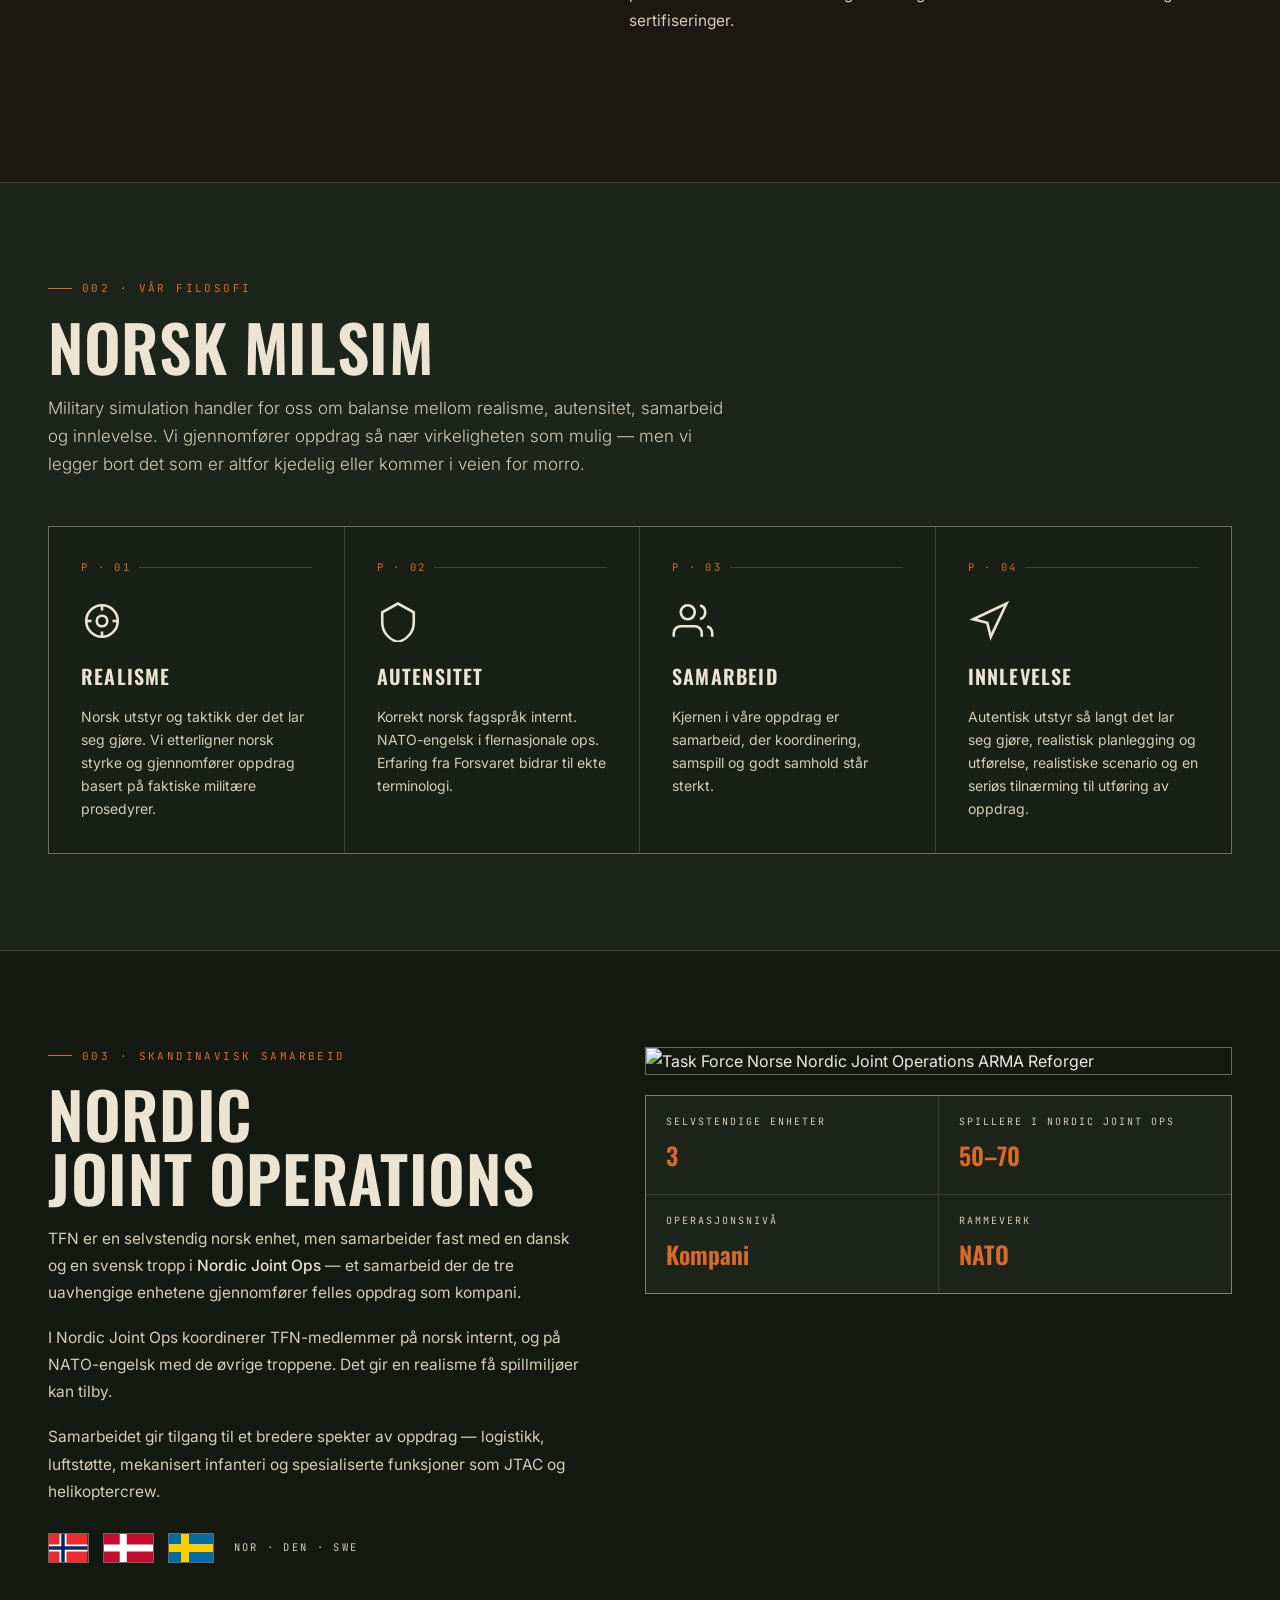
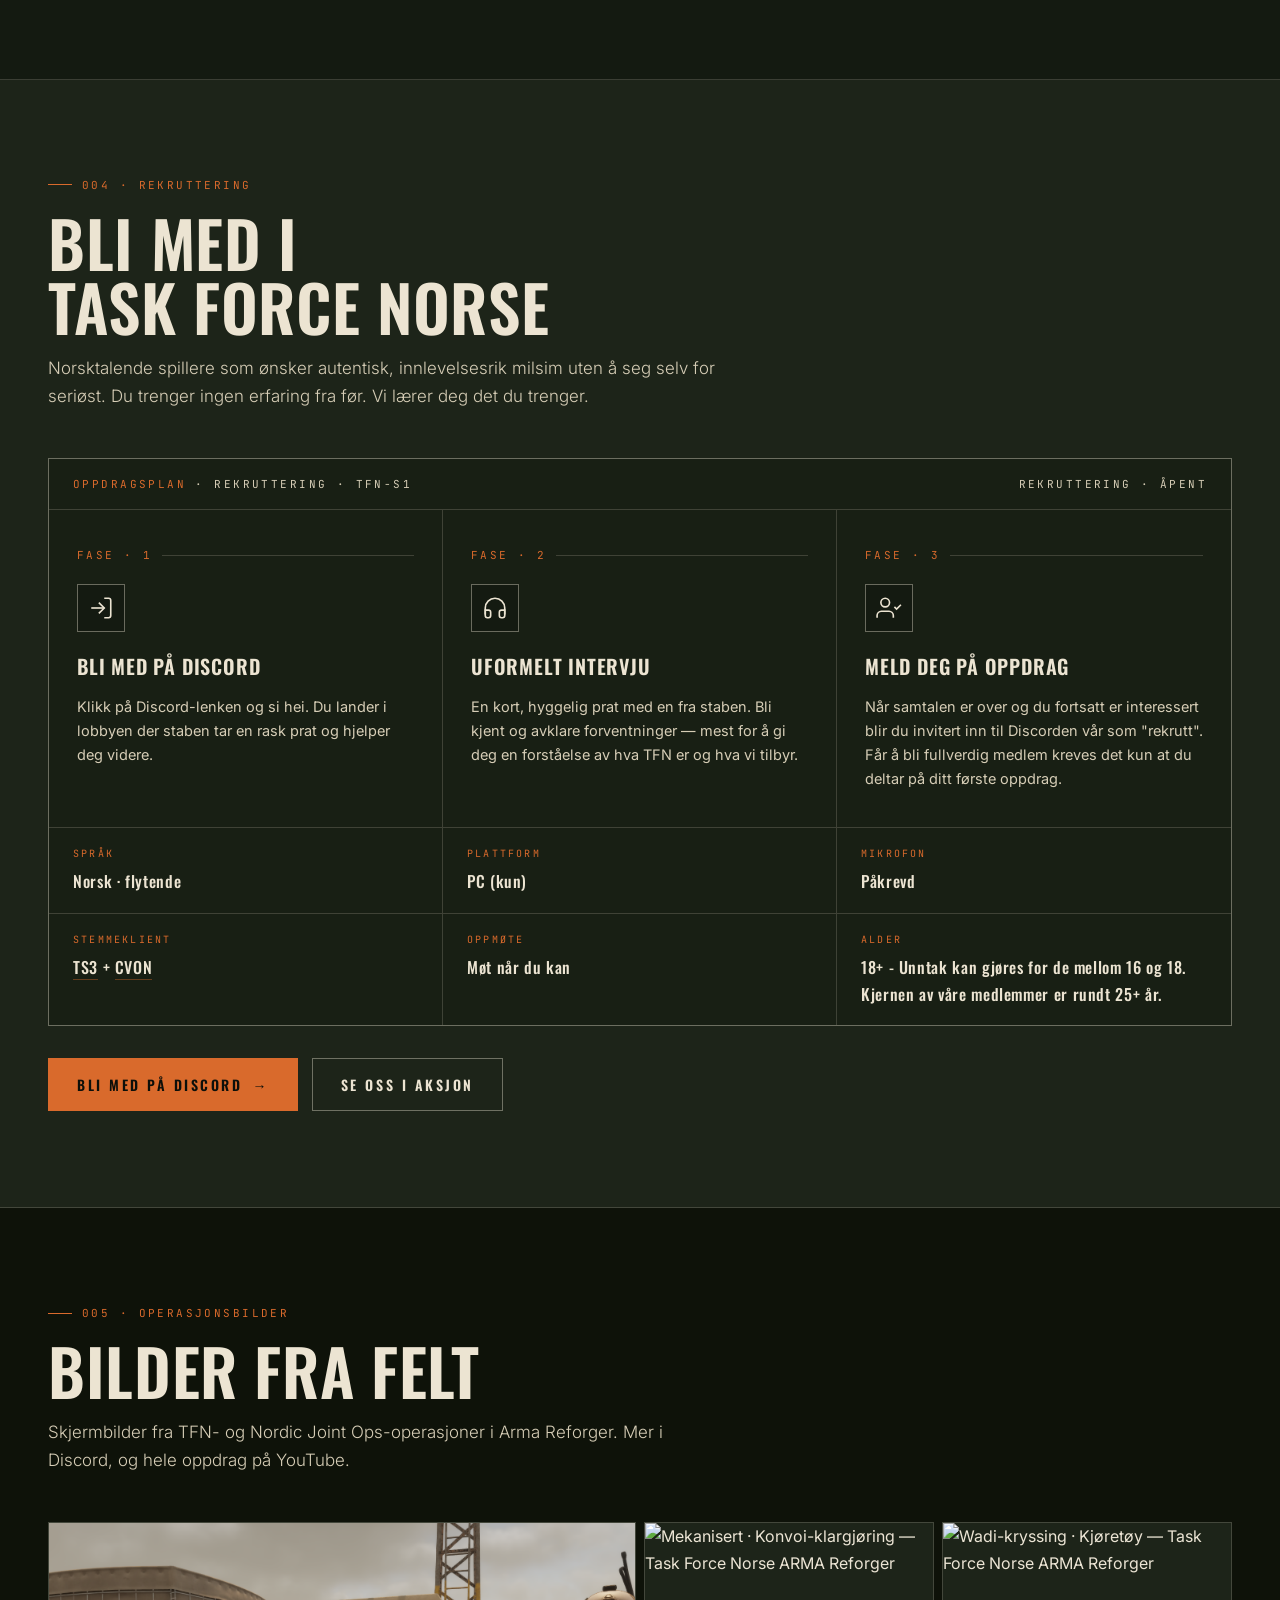
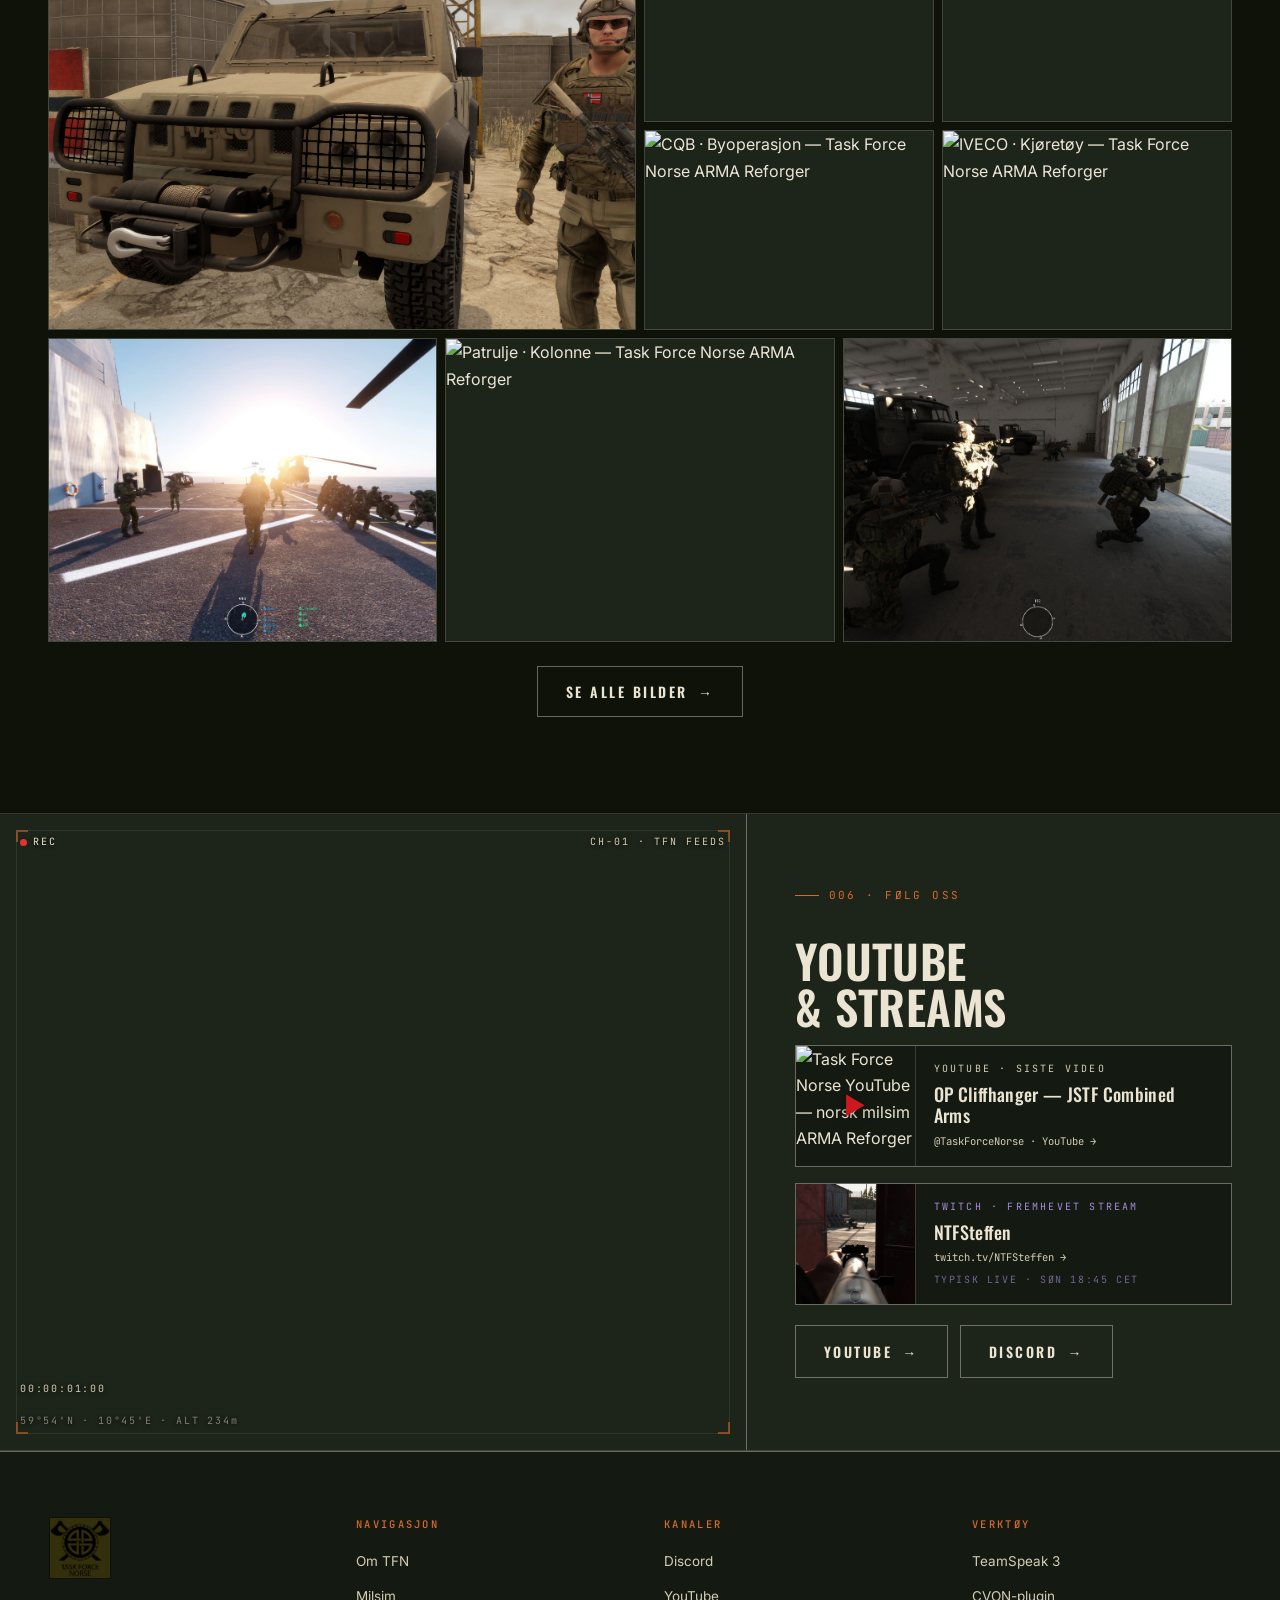
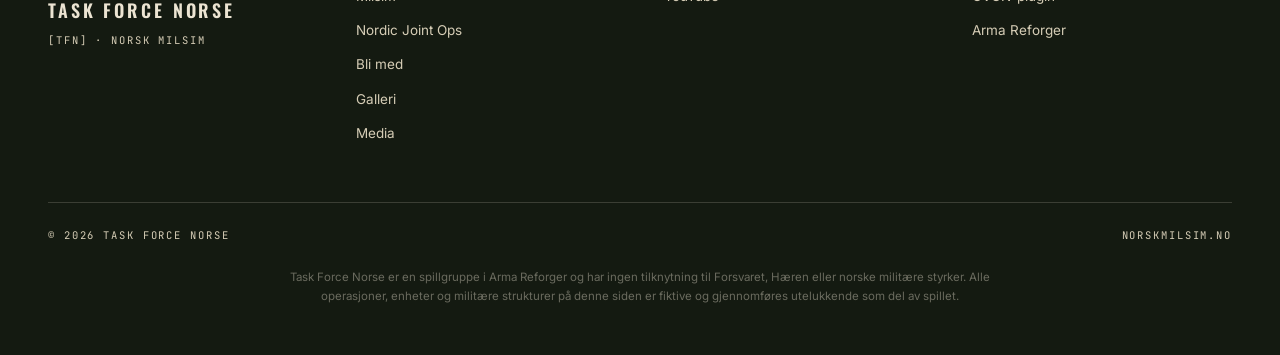
==== commit 0551ecb5: "feat: SEO grunnmur — meta-tags, structured data, sitemap, robots, llms.txt - Oppdaterer title, meta " ====
--- a/index.html
+++ b/index.html
@@ -1,10 +1,43 @@
 <!DOCTYPE html>
-<html lang="no">
+<html lang="nb">
 <head>
 <meta charset="UTF-8">
 <meta name="viewport" content="width=device-width, initial-scale=1.0">
-<title>Task Force Norse | Norsk Milsim</title>
-<meta name="description" content="Task Force Norse — norsktalende milsim-enhet i Arma Reforger. Autentisk, samarbeid, innlevelse.">
+<title>Task Force Norse | Norsk Milsim – ARMA Reforger Norsk Enhet</title>
+<meta name="description" content="Task Force Norse er Norges norsktalende milsim-enhet for ARMA Reforger. Vi tilbyr taktiske operasjoner, nordisk samarbeid og et aktivt norsk gaming-community. Bli med i dag!">
+<meta name="keywords" content="norsk milsim, ARMA Reforger norsk, norsk arma enhet, milsim norge, norsktalende arma clan, Task Force Norse, arma reforger norway, norwegian milsim unit">
+<link rel="canonical" href="https://www.norskmilsim.no/">
+<meta property="og:type" content="website">
+<meta property="og:url" content="https://www.norskmilsim.no/">
+<meta property="og:site_name" content="Task Force Norse">
+<meta property="og:title" content="Task Force Norse | Norsk Milsim – ARMA Reforger">
+<meta property="og:description" content="Norges norsktalende milsim-enhet for ARMA Reforger. Taktiske operasjoner, nordisk samarbeid, aktivt community. Bli med i dag!">
+<meta property="og:image" content="https://www.norskmilsim.no/assets/gallery/2026-02-08_norsk-soldat-orken.png">
+<meta property="og:locale" content="nb_NO">
+<meta name="twitter:card" content="summary_large_image">
+<meta name="twitter:title" content="Task Force Norse | Norsk Milsim – ARMA Reforger">
+<meta name="twitter:description" content="Norges norsktalende milsim-enhet for ARMA Reforger.">
+<meta name="twitter:image" content="https://www.norskmilsim.no/assets/gallery/2026-02-08_norsk-soldat-orken.png">
+<script type="application/ld+json">
+{
+  "@context": "https://schema.org",
+  "@type": "Organization",
+  "name": "Task Force Norse",
+  "alternateName": "TFN",
+  "url": "https://www.norskmilsim.no",
+  "logo": "https://www.norskmilsim.no/assets/logo.png",
+  "description": "Task Force Norse er en norsktalende militærsimulerings-enhet (milsim) for ARMA Reforger, med fokus på taktisk realisme og nordisk samarbeid.",
+  "foundingDate": "2025-08",
+  "knowsLanguage": ["nb", "nn", "no"],
+  "areaServed": "NO",
+  "keywords": "milsim, ARMA Reforger, norsk, militærsimulering, norsktalende, gaming, taktisk",
+  "sameAs": [
+    "https://discord.gg/r8m6QrFmMj",
+    "https://www.youtube.com/@TaskForceNorse",
+    "https://www.twitch.tv/NTFSteffen"
+  ]
+}
+</script>
 <link rel="icon" href="assets/logo.png">
 <link rel="apple-touch-icon" href="assets/logo.png">
 <link rel="preconnect" href="https://fonts.googleapis.com">
@@ -428,7 +461,7 @@
 <header class="topbar">
   <div class="topbar-inner">
     <a class="brand" href="#top">
-      <img src="assets/logo.png" alt="TFN" width="4167" height="4168">
+      <img src="assets/logo.png" alt="Task Force Norse logo" width="4167" height="4168">
       <span class="brand-text">
         <span class="name">Task Force Norse</span>
         <span class="sub">[TFN] · Norsk Milsim</span>
@@ -458,7 +491,7 @@
   <div class="hero-corners"><span></span></div>
 
   <div class="hero-content">
-    <img class="hero-patch" src="assets/logo.png" alt="TFN emblem" width="4167" height="4168">
+    <img class="hero-patch" src="assets/logo.png" alt="Task Force Norse logo" width="4167" height="4168">
     <div>
       <div class="hero-meta">
         <span><span class="dot"></span>OPS · AKTIV</span>
@@ -584,7 +617,7 @@
       </div>
       <div class="reveal">
         <div class="jstf-img">
-          <img src="assets/img-joint-ops.png" alt="JSTF kompani-formasjon">
+          <img src="assets/img-joint-ops.png" alt="Task Force Norse Nordic Joint Operations ARMA Reforger">
         </div>
         <div class="nordic-stats">
           <div class="nordic-stat"><div class="k">Selvstendige enheter</div><div class="v">3</div></div>
@@ -696,7 +729,7 @@
       <div class="eyebrow">006 · Følg oss</div>
       <h2 class="h2">YouTube<br>& Streams</h2>
       <a class="yt-card" href="https://www.youtube.com/@TaskForceNorse" target="_blank" rel="noopener" data-umami-event="youtube-kort">
-        <div class="yt-thumb"><img src="assets/yt-thumbnail.png" alt="TFN i aksjon"></div>
+        <div class="yt-thumb"><img src="assets/yt-thumbnail.png" alt="Task Force Norse YouTube — norsk milsim ARMA Reforger"></div>
         <div class="yt-body">
           <div class="k">YouTube · Siste video</div>
           <div class="t">OP Cliffhanger — JSTF Combined Arms</div>
@@ -705,7 +738,7 @@
       </a>
       <a class="tw-card-link" href="https://www.twitch.tv/NTFSteffen" target="_blank" rel="noopener">
         <div class="tw-thumb">
-          <img src="assets/tw-thumbnail.jpg" alt="NTFSteffen stream">
+          <img src="assets/tw-thumbnail.jpg" alt="Task Force Norse Twitch streaming ARMA Reforger">
           <div class="tw-live-badge">LIVE</div>
         </div>
         <div class="yt-body">
@@ -727,7 +760,7 @@
 <footer>
   <div class="foot">
     <div class="foot-brand">
-      <img src="assets/logo.png" alt="TFN">
+      <img src="assets/logo.png" alt="Task Force Norse logo">
       <div class="name">Task Force Norse</div>
       <div class="sub">[TFN] · Norsk Milsim</div>
     </div>
@@ -793,7 +826,7 @@
     if (grid) {
       grid.innerHTML = allGalleryImages.slice(0, TILE_CLASSES.length).map((img, i) => `
         <a class="tile ${TILE_CLASSES[i]}" href="assets/gallery/${img.file}" target="_blank" rel="noopener">
-          <img src="assets/gallery/${img.file}" alt="" loading="lazy">
+          <img src="assets/gallery/${img.file}" alt="${img.label} — Task Force Norse ARMA Reforger" loading="lazy">
           <div class="tile-meta"><span>${img.label}</span><span class="x">${img.date}</span></div>
         </a>`).join('');
     }
@@ -808,7 +841,7 @@
   if (modalGrid) {
     modalGrid.innerHTML = allGalleryImages.map(img => `
       <a href="assets/gallery/${img.file}" target="_blank" rel="noopener">
-        <img src="assets/gallery/${img.file}" alt="" loading="lazy">
+        <img src="assets/gallery/${img.file}" alt="${img.label} — Task Force Norse ARMA Reforger" loading="lazy">
         <div class="tile-meta"><span>${img.label}</span><span class="x">${img.date}</span></div>
       </a>`).join('');
   }
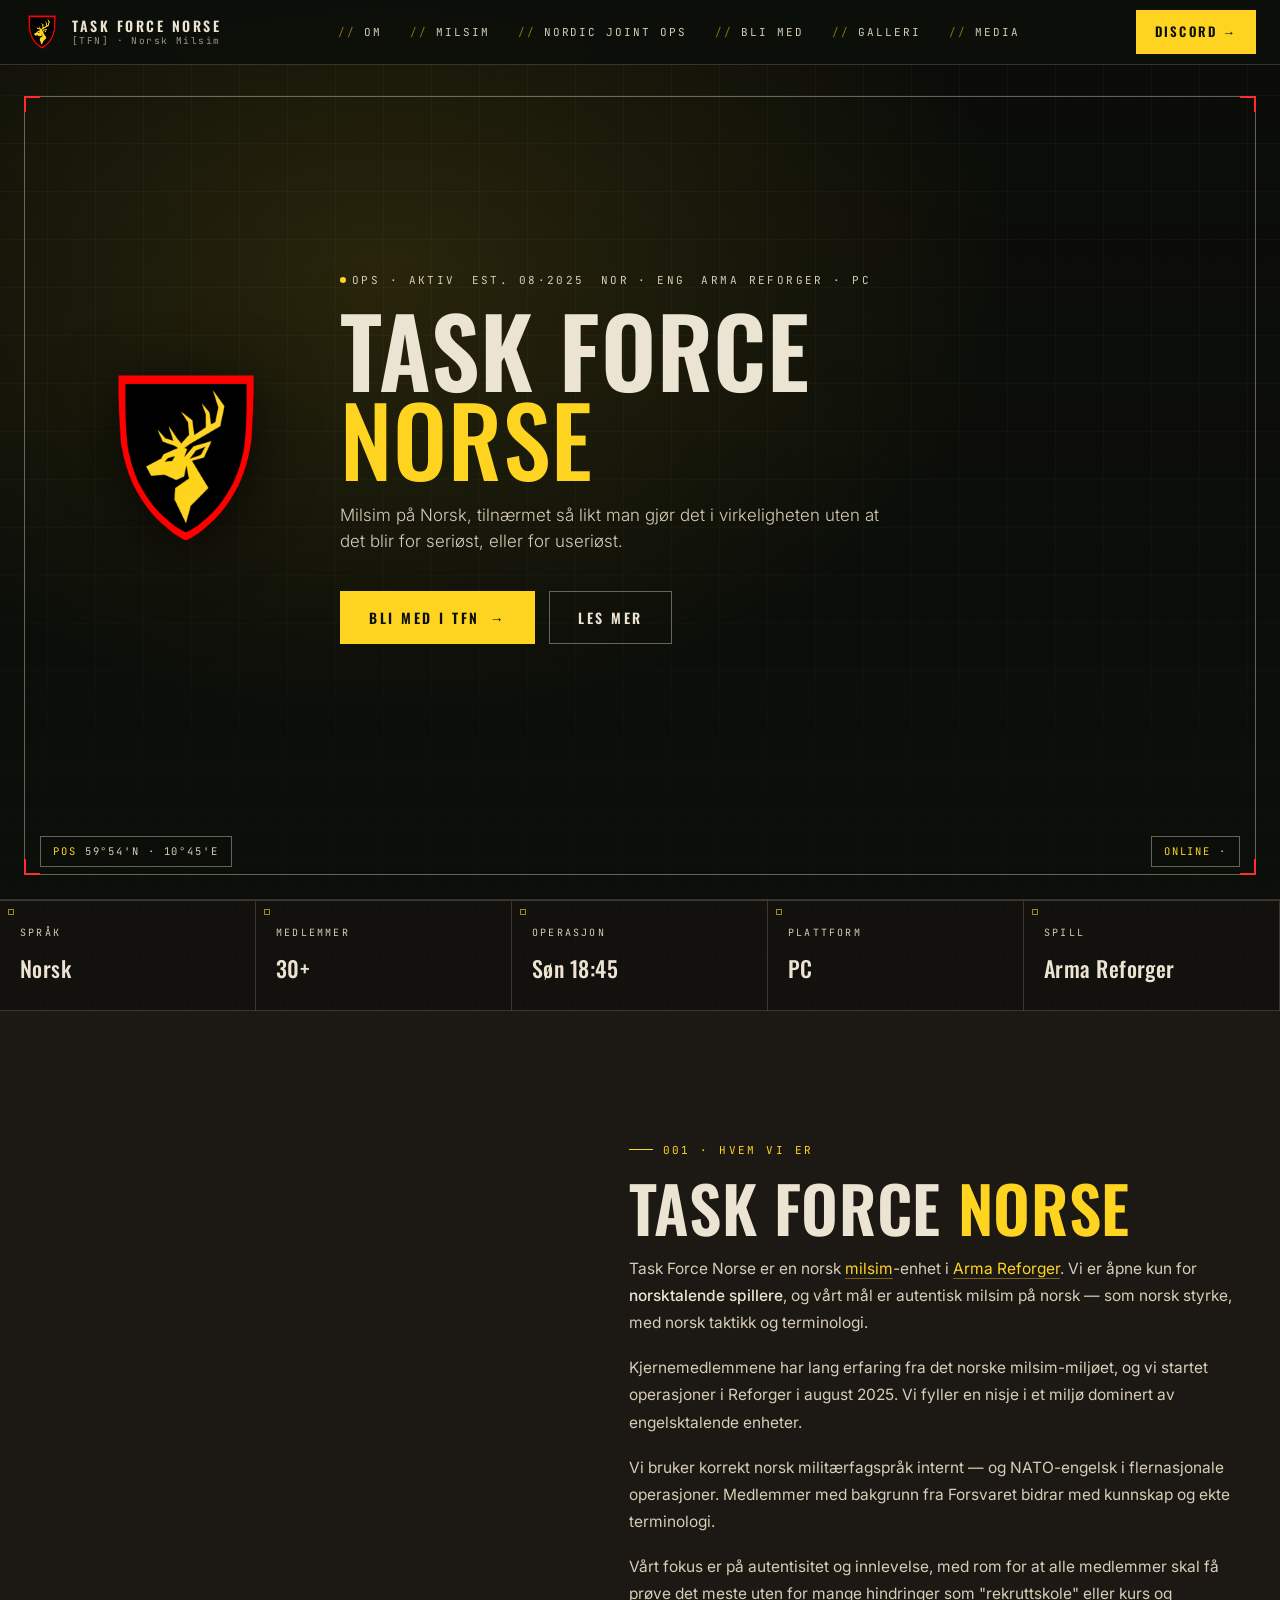
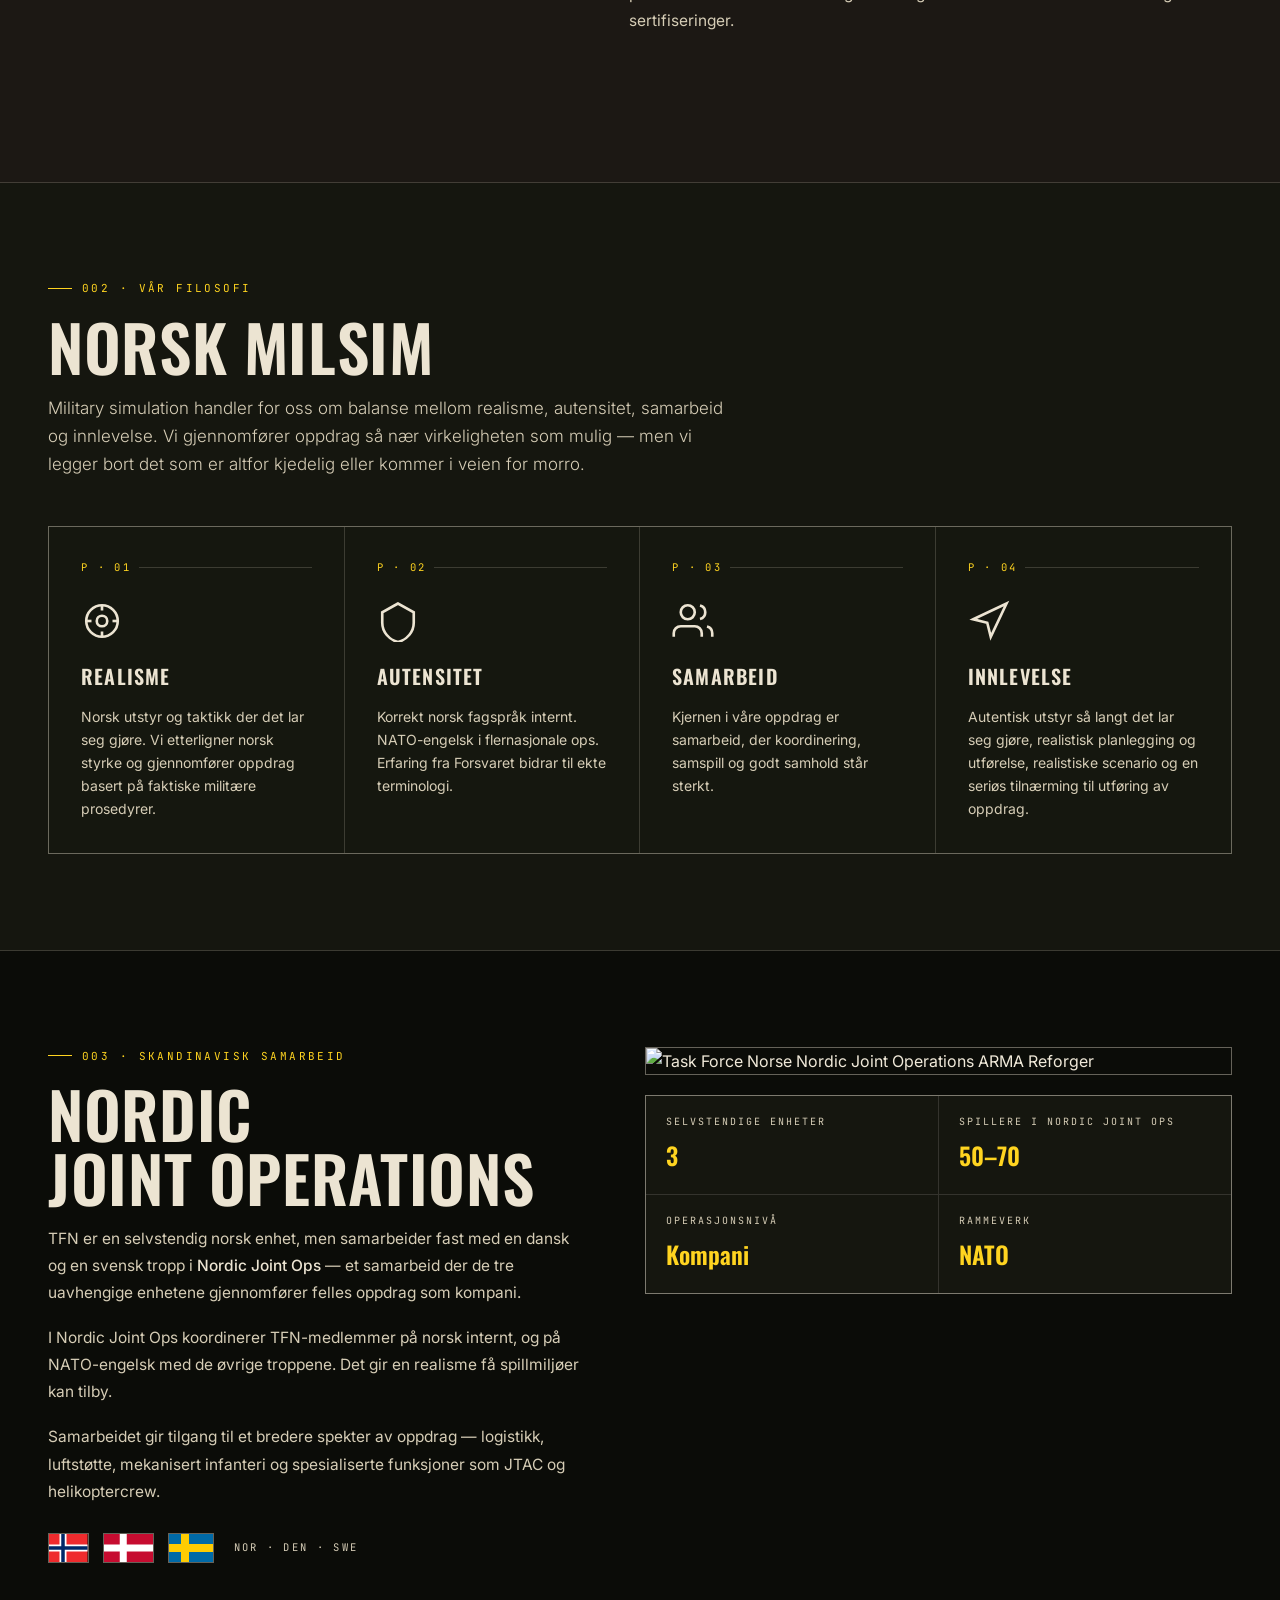
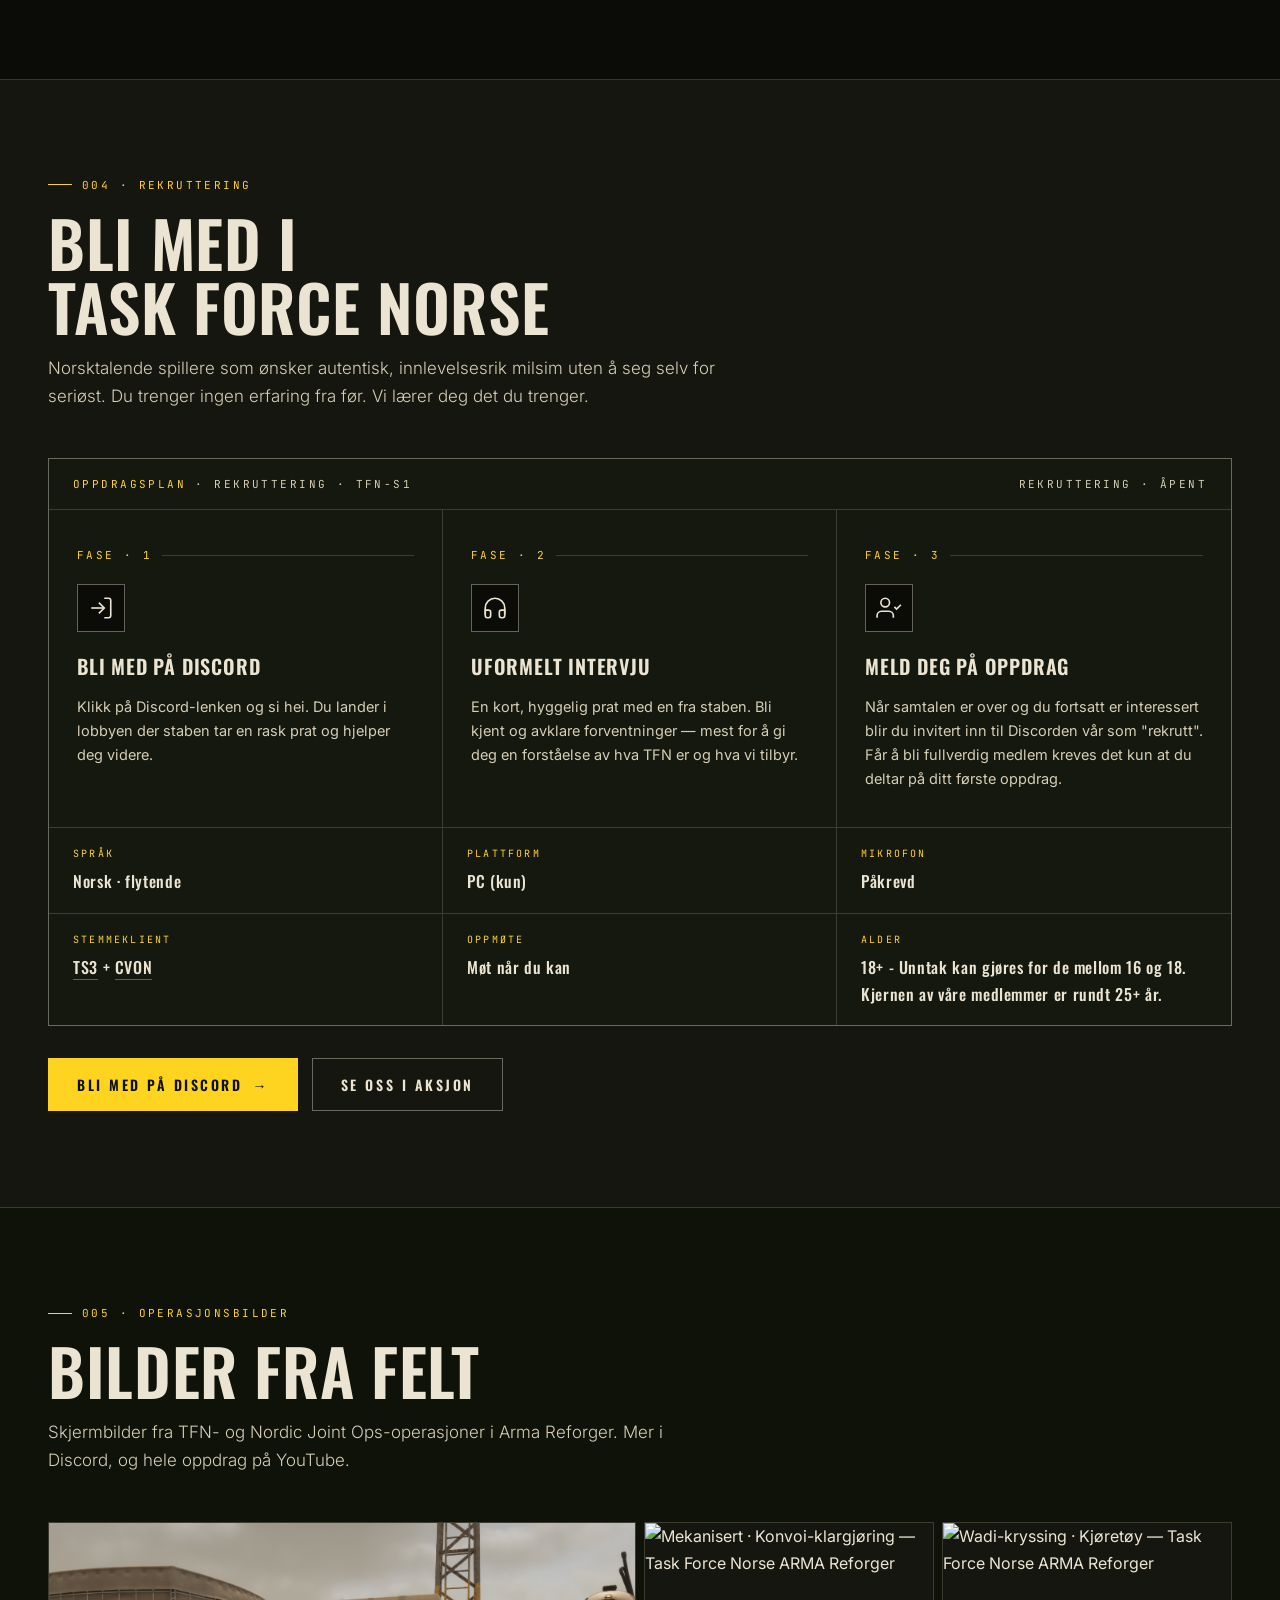
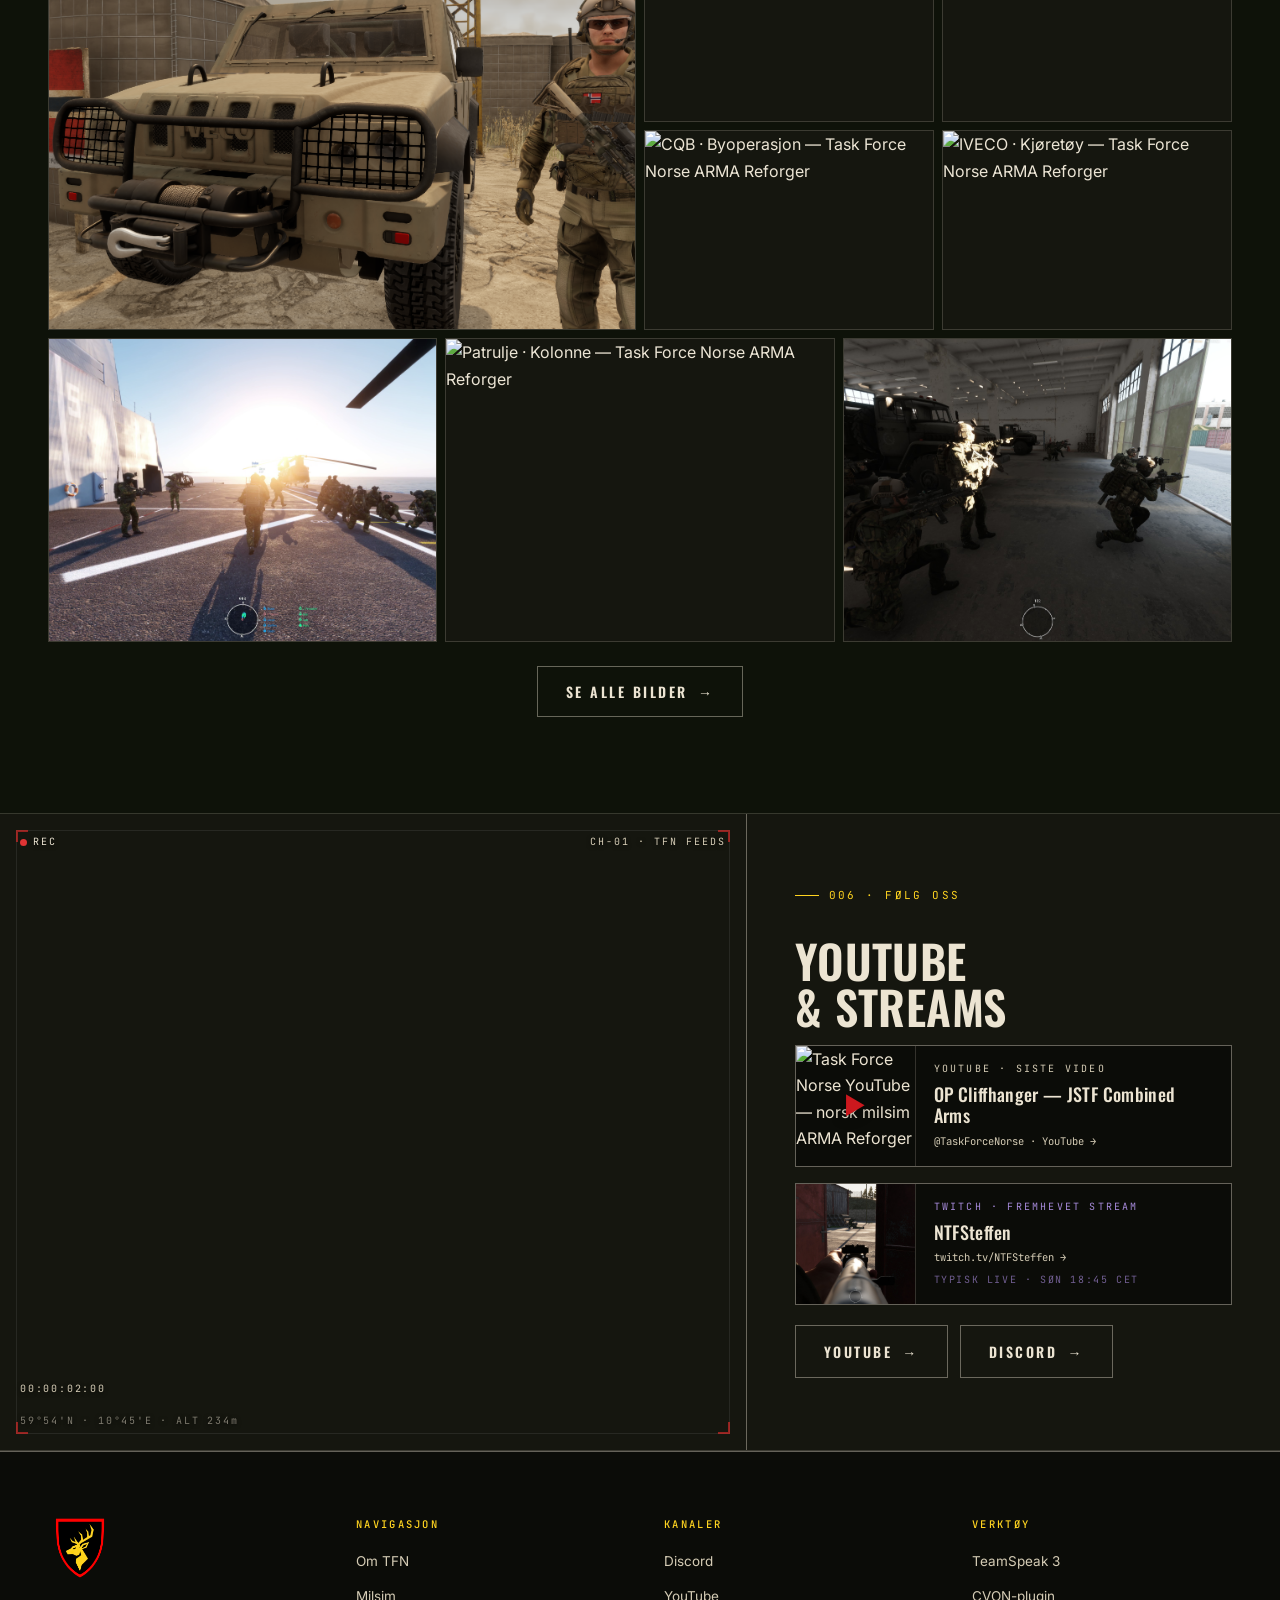
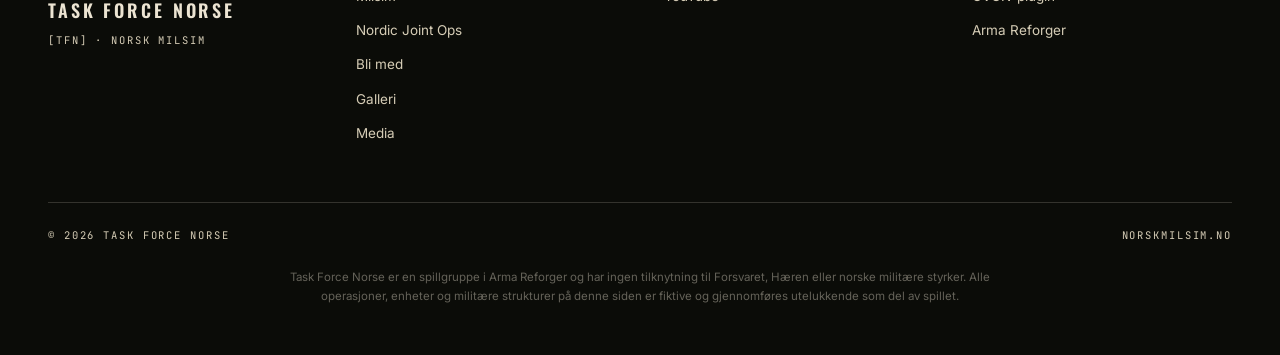
==== commit a7e206ca: "rebrand: ny logo + gull/rød palett (Farget) - Bytt aksent fra oransje (#d96a2c) til logo-gull (#ffd4" ====
--- a/index.html
+++ b/index.html
@@ -25,7 +25,7 @@
   "name": "Task Force Norse",
   "alternateName": "TFN",
   "url": "https://www.norskmilsim.no",
-  "logo": "https://www.norskmilsim.no/assets/logo.png",
+  "logo": "https://www.norskmilsim.no/assets/logo-farget.png",
   "description": "Task Force Norse er en norsktalende militærsimulerings-enhet (milsim) for ARMA Reforger, med fokus på taktisk realisme og nordisk samarbeid.",
   "foundingDate": "2025-08",
   "knowsLanguage": ["nb", "nn", "no"],
@@ -38,22 +38,23 @@
   ]
 }
 </script>
-<link rel="icon" href="assets/logo.png">
-<link rel="apple-touch-icon" href="assets/logo.png">
+<link rel="icon" href="assets/logo-farget.png">
+<link rel="apple-touch-icon" href="assets/logo-farget.png">
 <link rel="preconnect" href="https://fonts.googleapis.com">
 <link rel="preconnect" href="https://fonts.gstatic.com" crossorigin>
 <link href="https://fonts.googleapis.com/css2?family=Oswald:wght@400;500;600;700&family=Inter:wght@300;400;500;600&family=JetBrains+Mono:wght@400;500;600&display=swap" rel="stylesheet">
 <script defer src="https://cloud.umami.is/script.js" data-website-id="670e7d8c-b266-4df8-93a1-5179a1725a07"></script>
 <style>
 :root{
-  --green:#2b3526;
-  --green-2:#1d2419;
-  --green-3:#141a11;
+  --green:#1b1d14;
+  --green-2:#15160f;
+  --green-3:#0b0c08;
   --bone:#ece4d2;
   --bone-2:#d6cdb6;
-  --ember:#d96a2c;
-  --ember-2:#a14e1f;
+  --ember:#ffd420;
+  --ember-2:#d8a900;
   --ink:#0c0f0a;
+  --edge:#ff2e2e;
   --rule:rgba(236,228,210,0.18);
   --rule-strong:rgba(236,228,210,0.4);
   --grid:rgba(236,228,210,0.05);
@@ -111,7 +112,7 @@
 .hero-video-wrap{position:absolute;inset:0;overflow:hidden;will-change:transform}
 .hero-video-wrap video{width:100%;height:100%;object-fit:cover;opacity:.68;filter:saturate(.7) contrast(1.05)}
 .hero-overlay{position:absolute;inset:0;background:
-  radial-gradient(ellipse at 30% 30%, rgba(217,106,44,0.12), transparent 50%),
+  radial-gradient(ellipse at 30% 30%, rgba(255,212,32,0.12), transparent 50%),
   linear-gradient(180deg,rgba(12,15,10,0.3) 0%,rgba(12,15,10,0.58) 60%,rgba(12,15,10,0.95) 100%);
 }
 .hero-grain{position:absolute;inset:0;opacity:.4;pointer-events:none;mix-blend-mode:overlay;
@@ -122,7 +123,7 @@
 .hero-corners{position:absolute;inset:0;pointer-events:none;border:1px solid var(--rule-strong);margin:96px 24px 24px;}
 .hero-corners::before,.hero-corners::after,
 .hero-corners > span::before,.hero-corners > span::after{
-  content:'';position:absolute;width:16px;height:16px;border:2px solid var(--ember);
+  content:'';position:absolute;width:16px;height:16px;border:2px solid var(--edge);
 }
 .hero-corners::before{top:-1px;left:-1px;border-right:none;border-bottom:none}
 .hero-corners::after{top:-1px;right:-1px;border-left:none;border-bottom:none}
@@ -227,7 +228,7 @@
 .om-deco{min-height:280px}
 .om-text p{margin-bottom:18px;color:var(--bone-2);font-size:15.5px;line-height:1.75}
 .om-text strong{color:var(--bone);font-weight:500}
-.om-text a{color:var(--ember);text-decoration:none;border-bottom:1px solid rgba(217,106,44,0.4)}
+.om-text a{color:var(--ember);text-decoration:none;border-bottom:1px solid rgba(255,212,32,0.4)}
 .om-text a:hover{border-color:var(--ember)}
 
 /* ── MILSIM ── */
@@ -235,7 +236,7 @@
 .pillars{display:grid;grid-template-columns:repeat(4,1fr);gap:0;margin-top:40px;border:1px solid var(--rule-strong);background:rgba(20,26,17,0.4)}
 .pillar{padding:32px;border-right:1px solid var(--rule);position:relative;transition:background .2s}
 .pillar:last-child{border-right:none}
-.pillar:hover{background:rgba(217,106,44,0.04)}
+.pillar:hover{background:rgba(255,212,32,0.04)}
 .pillar-num{font-family:'JetBrains Mono',monospace;font-size:10.5px;letter-spacing:.22em;color:var(--ember);margin-bottom:24px;display:flex;align-items:center;gap:8px}
 .pillar-num::after{content:'';flex:1;height:1px;background:var(--rule)}
 .pillar-icon{width:42px;height:42px;color:var(--bone);margin-bottom:18px}
@@ -286,7 +287,7 @@
 .req:nth-last-child(-n+3){border-bottom:none}
 .req .k{font-family:'JetBrains Mono',monospace;font-size:10px;letter-spacing:.22em;color:var(--ember);text-transform:uppercase;margin-bottom:6px}
 .req .v{font-family:'Oswald',sans-serif;font-size:16px;color:var(--bone);font-weight:500;letter-spacing:.04em}
-.req a{color:inherit;border-bottom:1px solid rgba(217,106,44,0.4);text-decoration:none}
+.req a{color:inherit;border-bottom:1px solid rgba(255,212,32,0.4);text-decoration:none}
 .cta-row{display:flex;gap:14px;margin-top:32px;flex-wrap:wrap}
 
 /* ── GALLERI ── */
@@ -323,7 +324,7 @@
 .vl-tc{position:absolute;bottom:52px;left:20px;font-family:'JetBrains Mono',monospace;font-size:10px;letter-spacing:.18em;color:var(--bone-2);text-shadow:0 1px 4px rgba(0,0,0,.8)}
 .vl-pos{position:absolute;bottom:20px;left:20px;font-family:'JetBrains Mono',monospace;font-size:10px;letter-spacing:.18em;color:rgba(236,228,210,0.5);text-shadow:0 1px 4px rgba(0,0,0,.8)}
 .vl-corners{position:absolute;inset:16px;z-index:2;pointer-events:none;border:1px solid rgba(255,255,255,0.08)}
-.vl-corners::before,.vl-corners::after,.vl-corners>span::before,.vl-corners>span::after{content:'';position:absolute;width:12px;height:12px;border:2px solid rgba(217,106,44,.55)}
+.vl-corners::before,.vl-corners::after,.vl-corners>span::before,.vl-corners>span::after{content:'';position:absolute;width:12px;height:12px;border:2px solid rgba(255,46,46,.55)}
 .vl-corners::before{top:-1px;left:-1px;border-right:none;border-bottom:none}
 .vl-corners::after{top:-1px;right:-1px;border-left:none;border-bottom:none}
 .vl-corners>span::before{bottom:-1px;left:-1px;border-right:none;border-top:none}
@@ -461,7 +462,7 @@
 <header class="topbar">
   <div class="topbar-inner">
     <a class="brand" href="#top">
-      <img src="assets/logo.png" alt="Task Force Norse logo" width="4167" height="4168">
+      <img src="assets/logo-farget.png" alt="Task Force Norse logo" width="4167" height="4168">
       <span class="brand-text">
         <span class="name">Task Force Norse</span>
         <span class="sub">[TFN] · Norsk Milsim</span>
@@ -491,7 +492,7 @@
   <div class="hero-corners"><span></span></div>
 
   <div class="hero-content">
-    <img class="hero-patch" src="assets/logo.png" alt="Task Force Norse logo" width="4167" height="4168">
+    <img class="hero-patch" src="assets/logo-farget.png" alt="Task Force Norse logo" width="4167" height="4168">
     <div>
       <div class="hero-meta">
         <span><span class="dot"></span>OPS · AKTIV</span>
@@ -760,7 +761,7 @@
 <footer>
   <div class="foot">
     <div class="foot-brand">
-      <img src="assets/logo.png" alt="Task Force Norse logo">
+      <img src="assets/logo-farget.png" alt="Task Force Norse logo">
       <div class="name">Task Force Norse</div>
       <div class="sub">[TFN] · Norsk Milsim</div>
     </div>
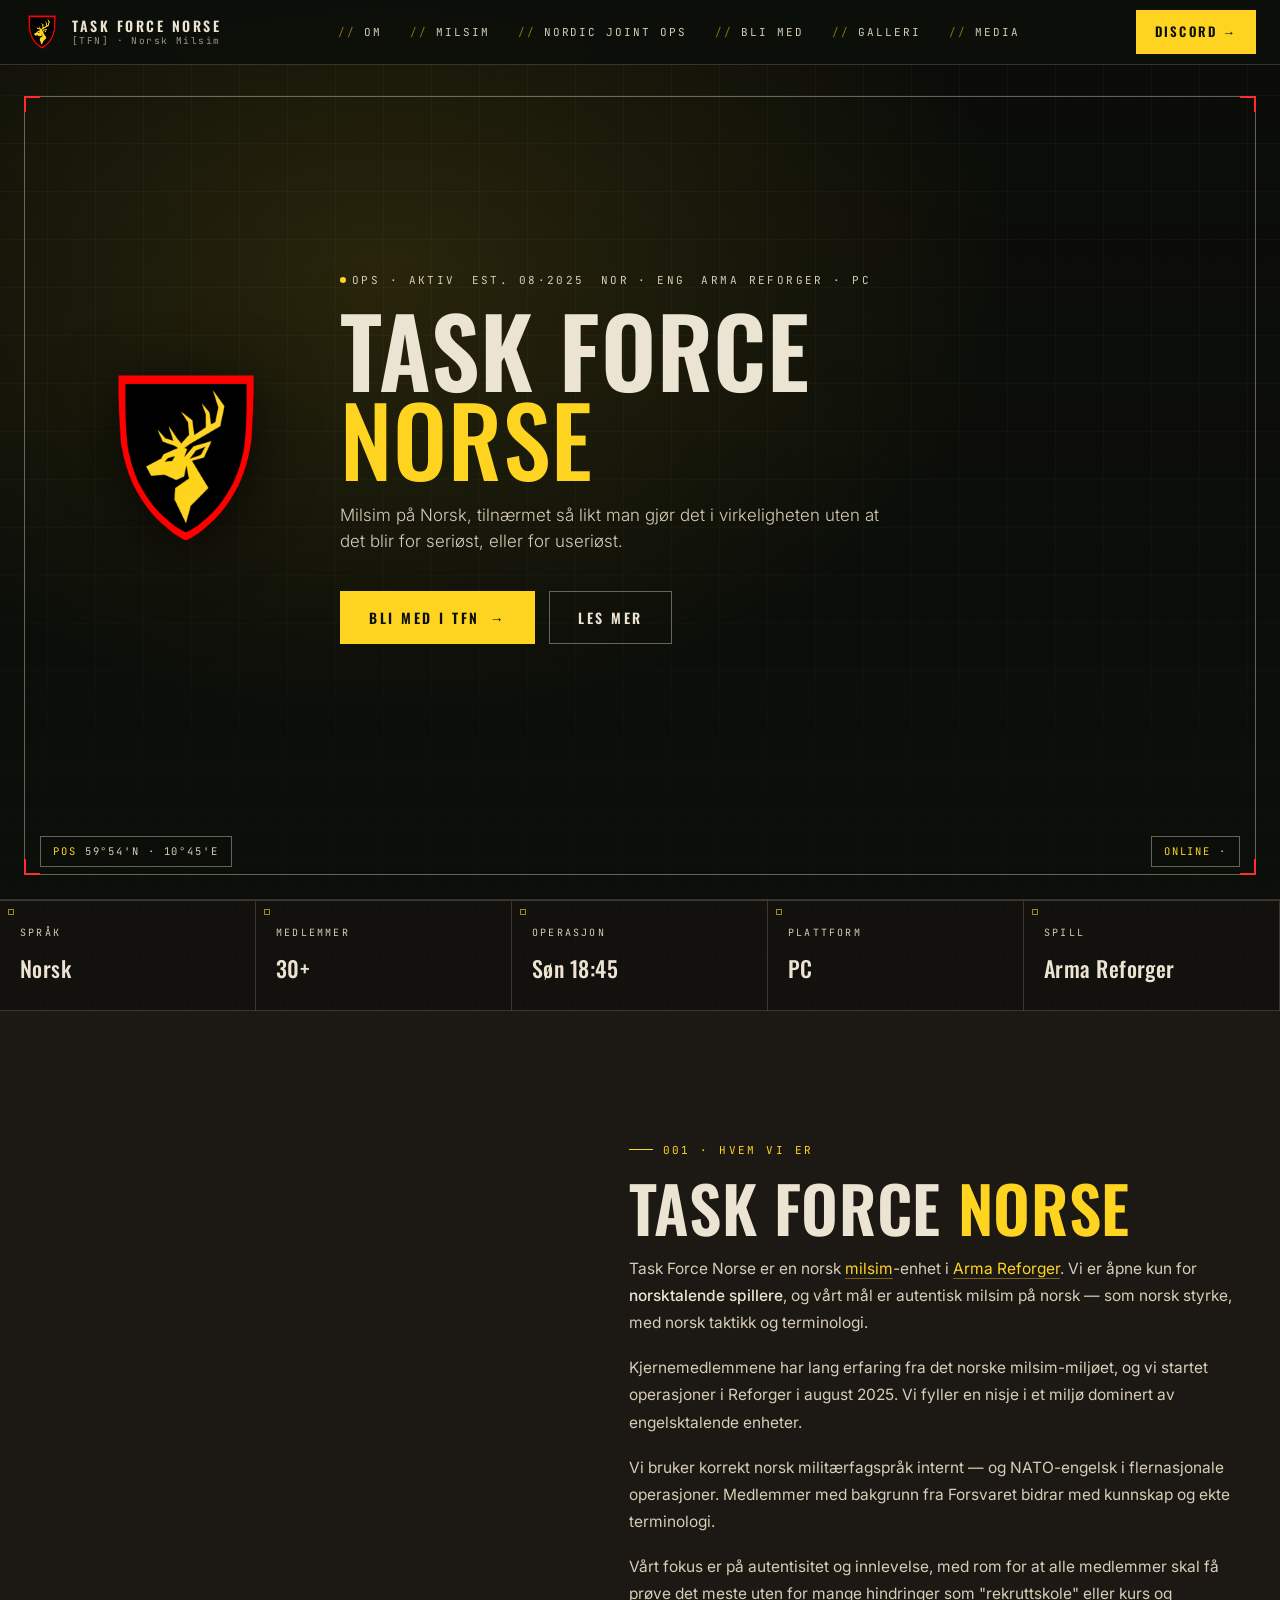
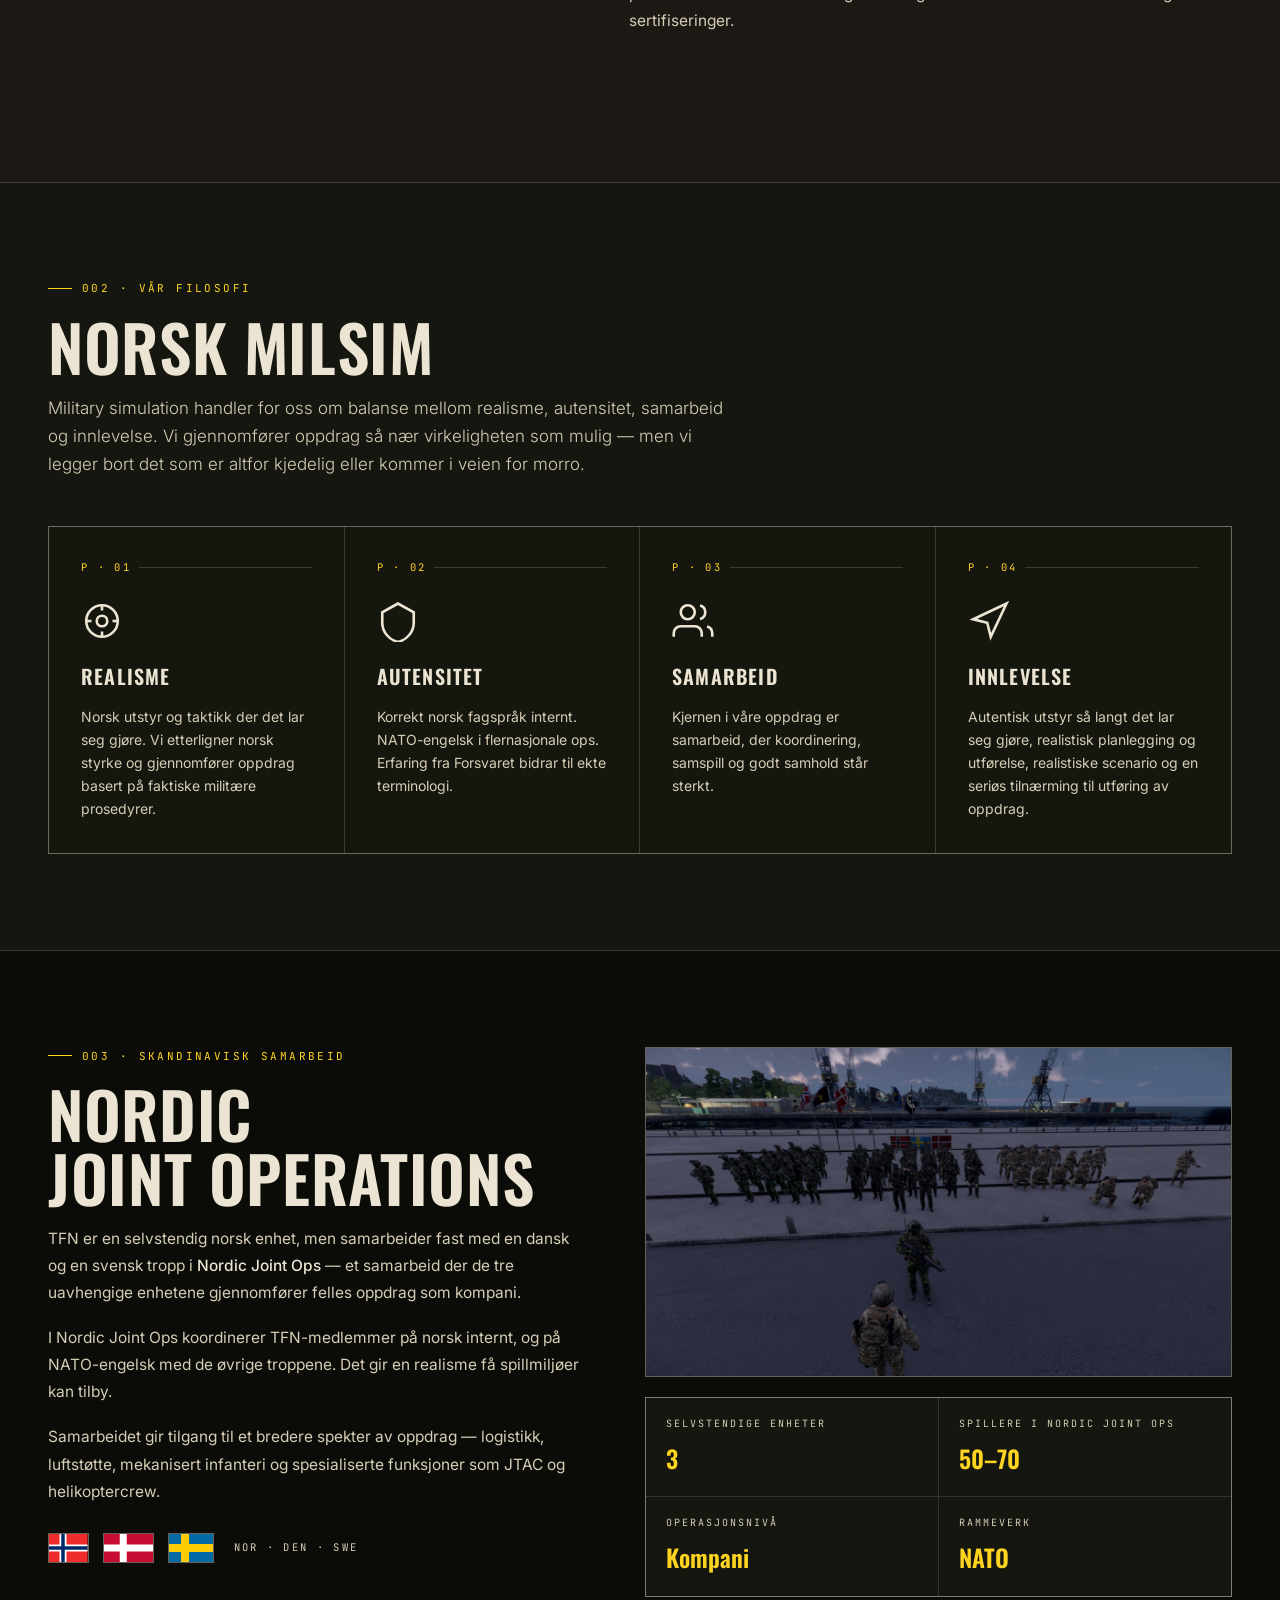
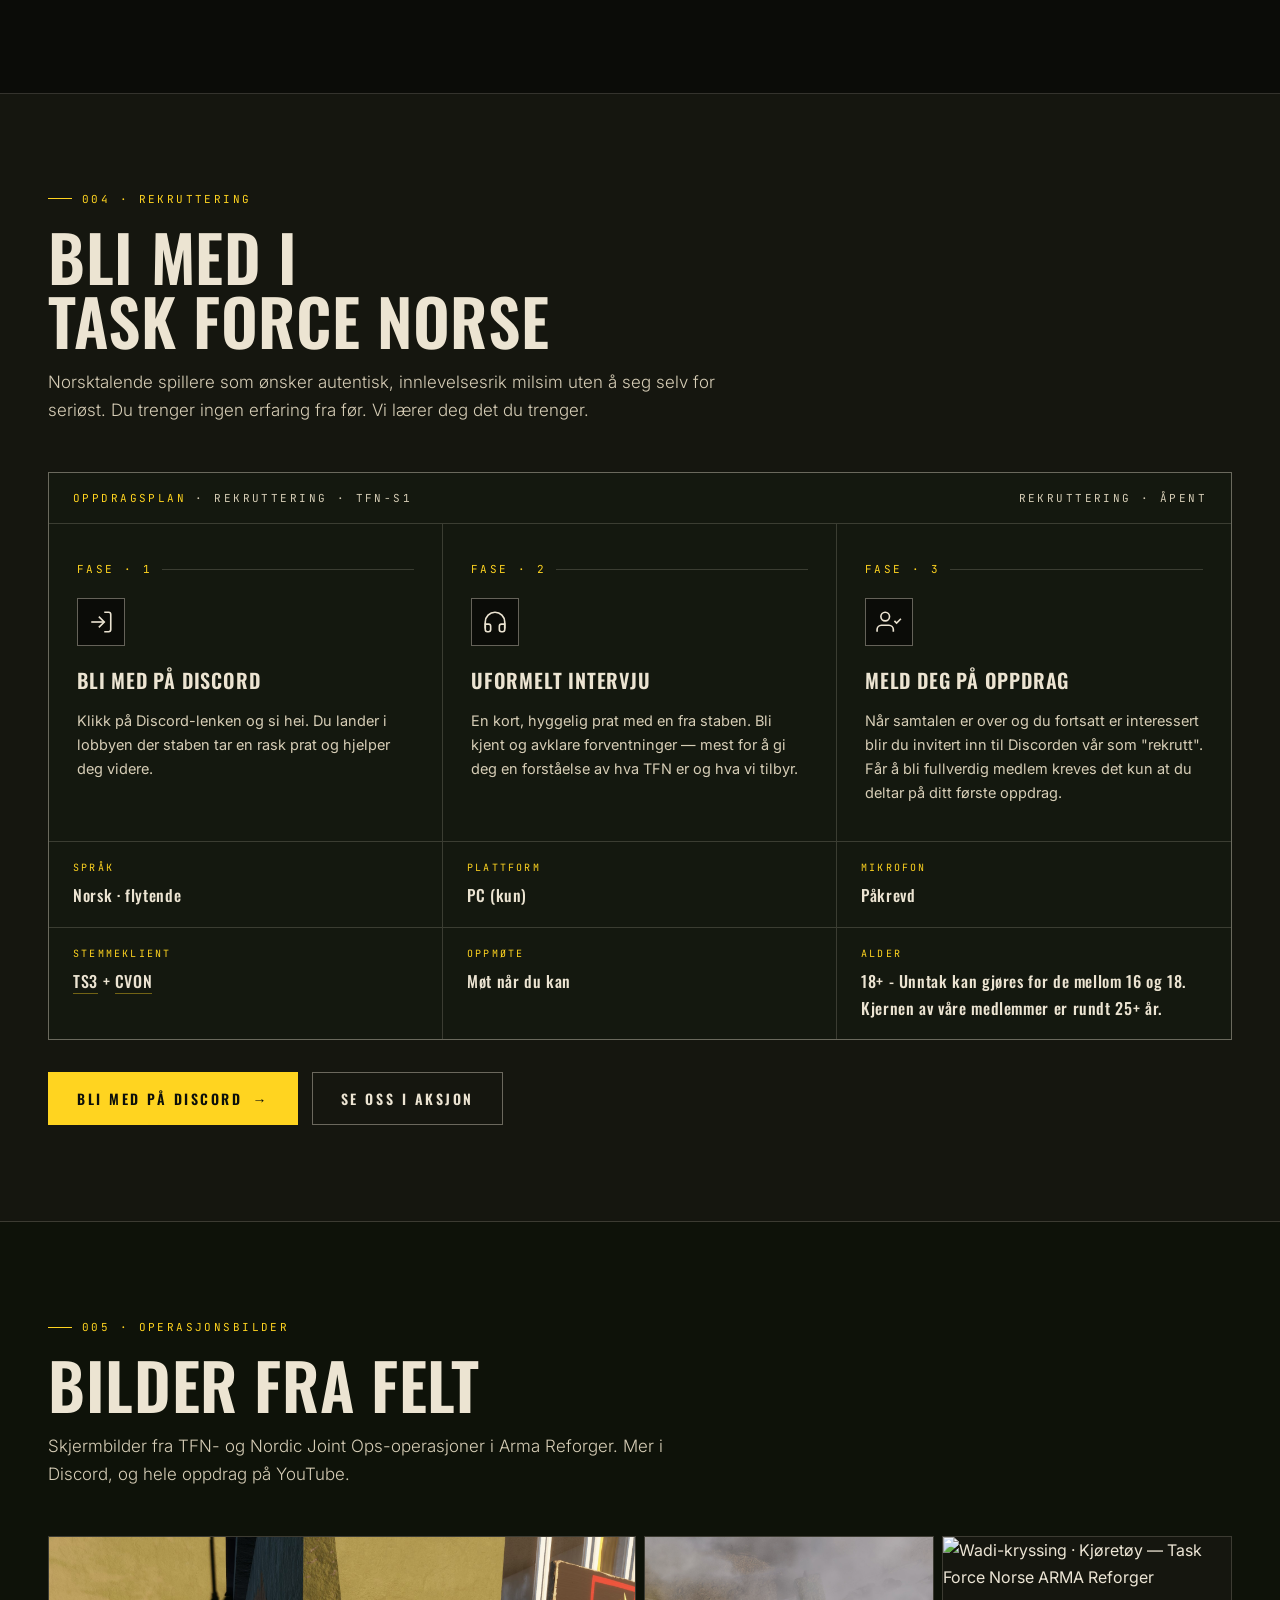
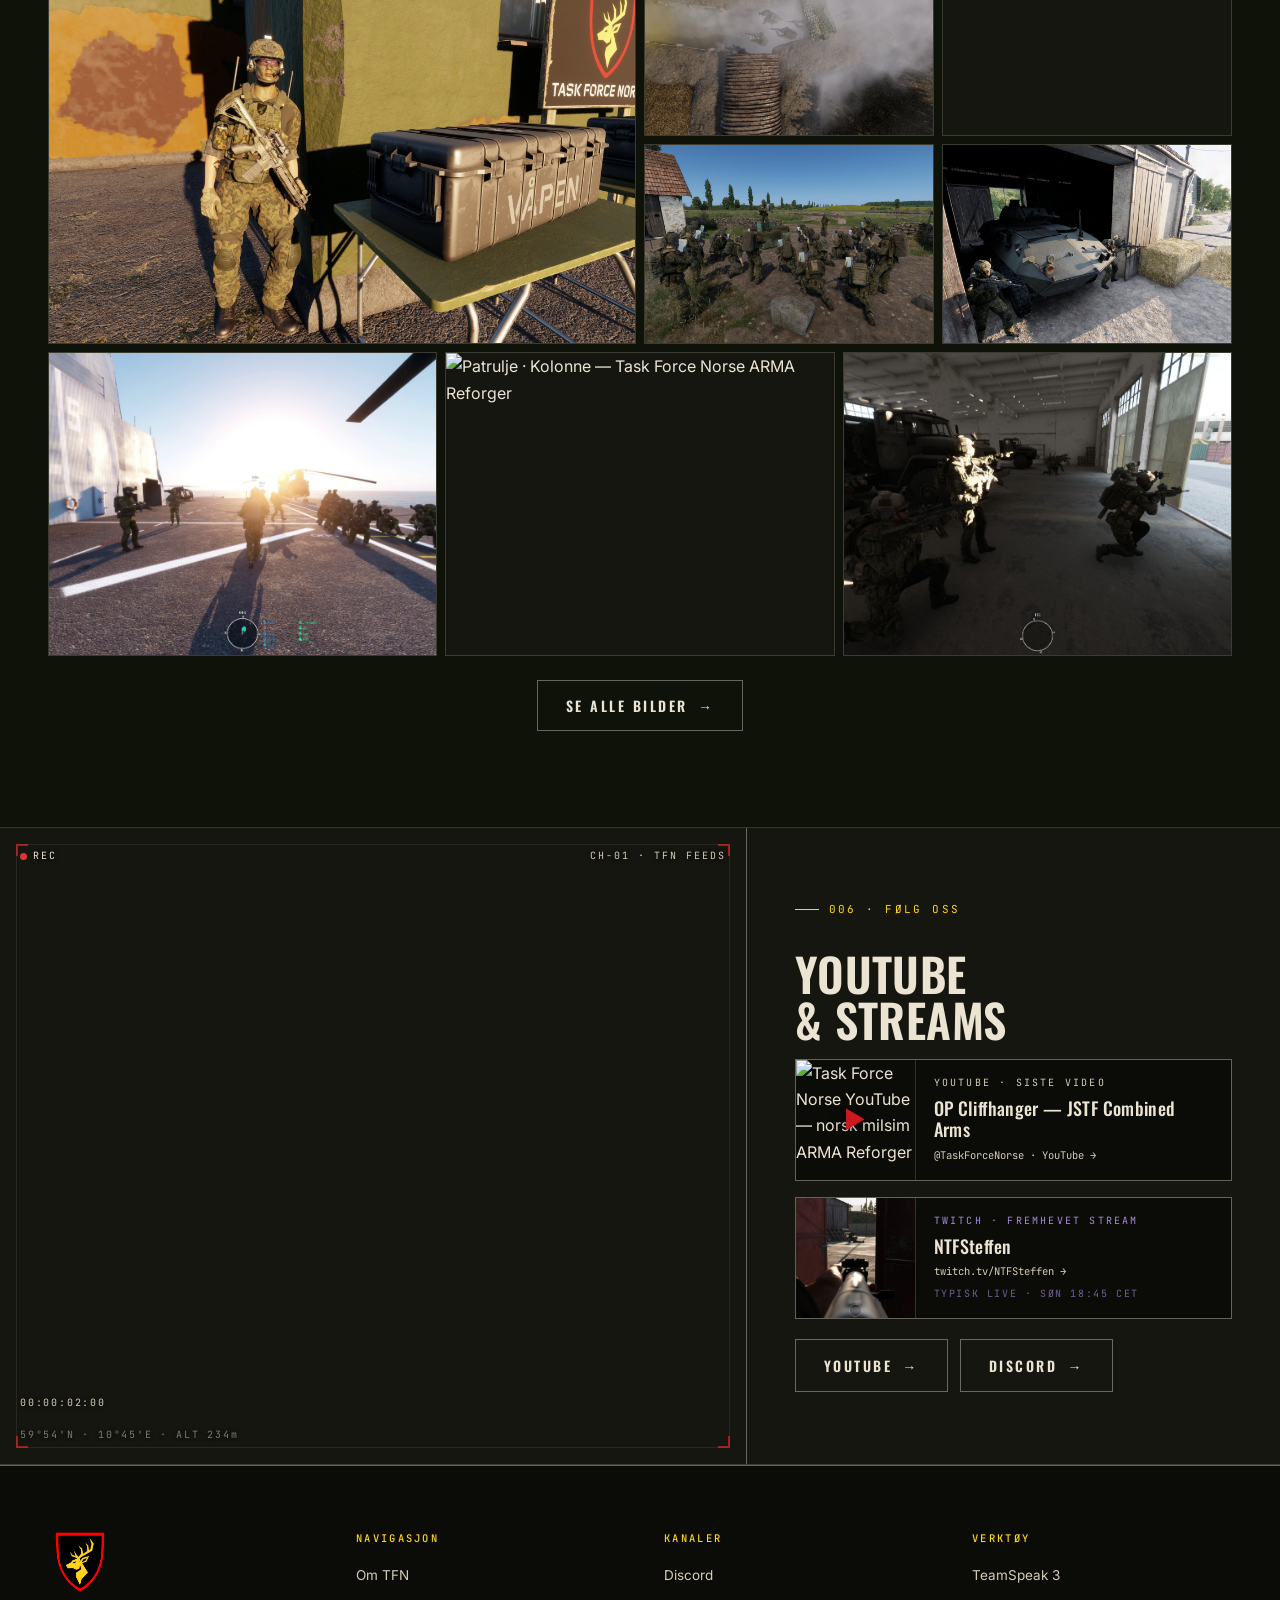
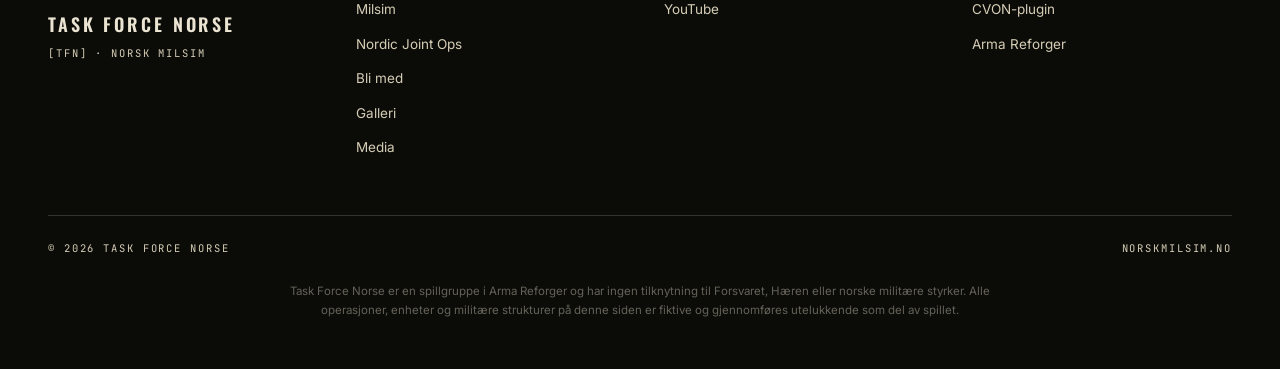
==== commit 4bfd4c34: "content: nye galleribilder + oppdatert Nordic Joint Ops-bilde Legger til 5 nye operasjonsbilder, byt" ====
--- a/index.html
+++ b/index.html
@@ -4,7 +4,7 @@
 <meta charset="UTF-8">
 <meta name="viewport" content="width=device-width, initial-scale=1.0">
 <title>Task Force Norse | Norsk Milsim – ARMA Reforger Norsk Enhet</title>
-<meta name="description" content="Task Force Norse er Norges norsktalende milsim-enhet for ARMA Reforger. Vi tilbyr taktiske operasjoner, nordisk samarbeid og et aktivt norsk gaming-community. Bli med i dag!">
+<meta name="description" content="Task Force Norse er Norges norsktalende milsim-enhet for ARMA Reforger. Taktiske operasjoner, nordisk samarbeid og aktivt community. Bli med i dag!">
 <meta name="keywords" content="norsk milsim, ARMA Reforger norsk, norsk arma enhet, milsim norge, norsktalende arma clan, Task Force Norse, arma reforger norway, norwegian milsim unit">
 <link rel="canonical" href="https://www.norskmilsim.no/">
 <meta property="og:type" content="website">
@@ -32,7 +32,7 @@
   "areaServed": "NO",
   "keywords": "milsim, ARMA Reforger, norsk, militærsimulering, norsktalende, gaming, taktisk",
   "sameAs": [
-    "https://discord.gg/r8m6QrFmMj",
+    "https://discord.gg/tfnorse",
     "https://www.youtube.com/@TaskForceNorse",
     "https://www.twitch.tv/NTFSteffen"
   ]
@@ -476,7 +476,7 @@
       <li><a href="#gallery">Galleri</a></li>
       <li><a href="#video">Media</a></li>
     </ul>
-    <a class="nav-cta" href="https://discord.gg/r8m6QrFmMj" target="_blank" rel="noopener" data-umami-event="discord-topbar">Discord →</a>
+    <a class="nav-cta" href="https://discord.gg/tfnorse" target="_blank" rel="noopener" data-umami-event="discord-topbar">Discord →</a>
   </div>
 </header>
 
@@ -618,7 +618,7 @@
       </div>
       <div class="reveal">
         <div class="jstf-img">
-          <img src="assets/img-joint-ops.png" alt="Task Force Norse Nordic Joint Operations ARMA Reforger">
+          <img src="assets/img-joint-ops.jpg" alt="Task Force Norse Nordic Joint Operations ARMA Reforger">
         </div>
         <div class="nordic-stats">
           <div class="nordic-stat"><div class="k">Selvstendige enheter</div><div class="v">3</div></div>
@@ -682,7 +682,7 @@
     </div>
 
     <div class="cta-row reveal">
-      <a class="btn btn-primary" href="https://discord.gg/r8m6QrFmMj" target="_blank" rel="noopener" data-umami-event="discord-cta">Bli med på Discord <span class="btn-arrow">→</span></a>
+      <a class="btn btn-primary" href="https://discord.gg/tfnorse" target="_blank" rel="noopener" data-umami-event="discord-cta">Bli med på Discord <span class="btn-arrow">→</span></a>
       <a class="btn btn-ghost" href="#gallery">Se oss i aksjon</a>
     </div>
   </div>
@@ -751,7 +751,7 @@
       </a>
       <div class="media-btns">
         <a class="btn btn-ghost" href="https://www.youtube.com/@TaskForceNorse" target="_blank" rel="noopener" data-umami-event="youtube-media">YouTube <span class="btn-arrow">→</span></a>
-        <a class="btn btn-ghost" href="https://discord.gg/r8m6QrFmMj" target="_blank" rel="noopener" data-umami-event="discord-media">Discord <span class="btn-arrow">→</span></a>
+        <a class="btn btn-ghost" href="https://discord.gg/tfnorse" target="_blank" rel="noopener" data-umami-event="discord-media">Discord <span class="btn-arrow">→</span></a>
       </div>
     </div>
   </div>
@@ -779,7 +779,7 @@
     <div class="foot-col">
       <h4>Kanaler</h4>
       <ul>
-        <li><a href="https://discord.gg/r8m6QrFmMj" target="_blank" rel="noopener" data-umami-event="discord-footer">Discord</a></li>
+        <li><a href="https://discord.gg/tfnorse" target="_blank" rel="noopener" data-umami-event="discord-footer">Discord</a></li>
         <li><a href="https://www.youtube.com/@TaskForceNorse" target="_blank" rel="noopener" data-umami-event="youtube-footer">YouTube</a></li>
       </ul>
     </div>
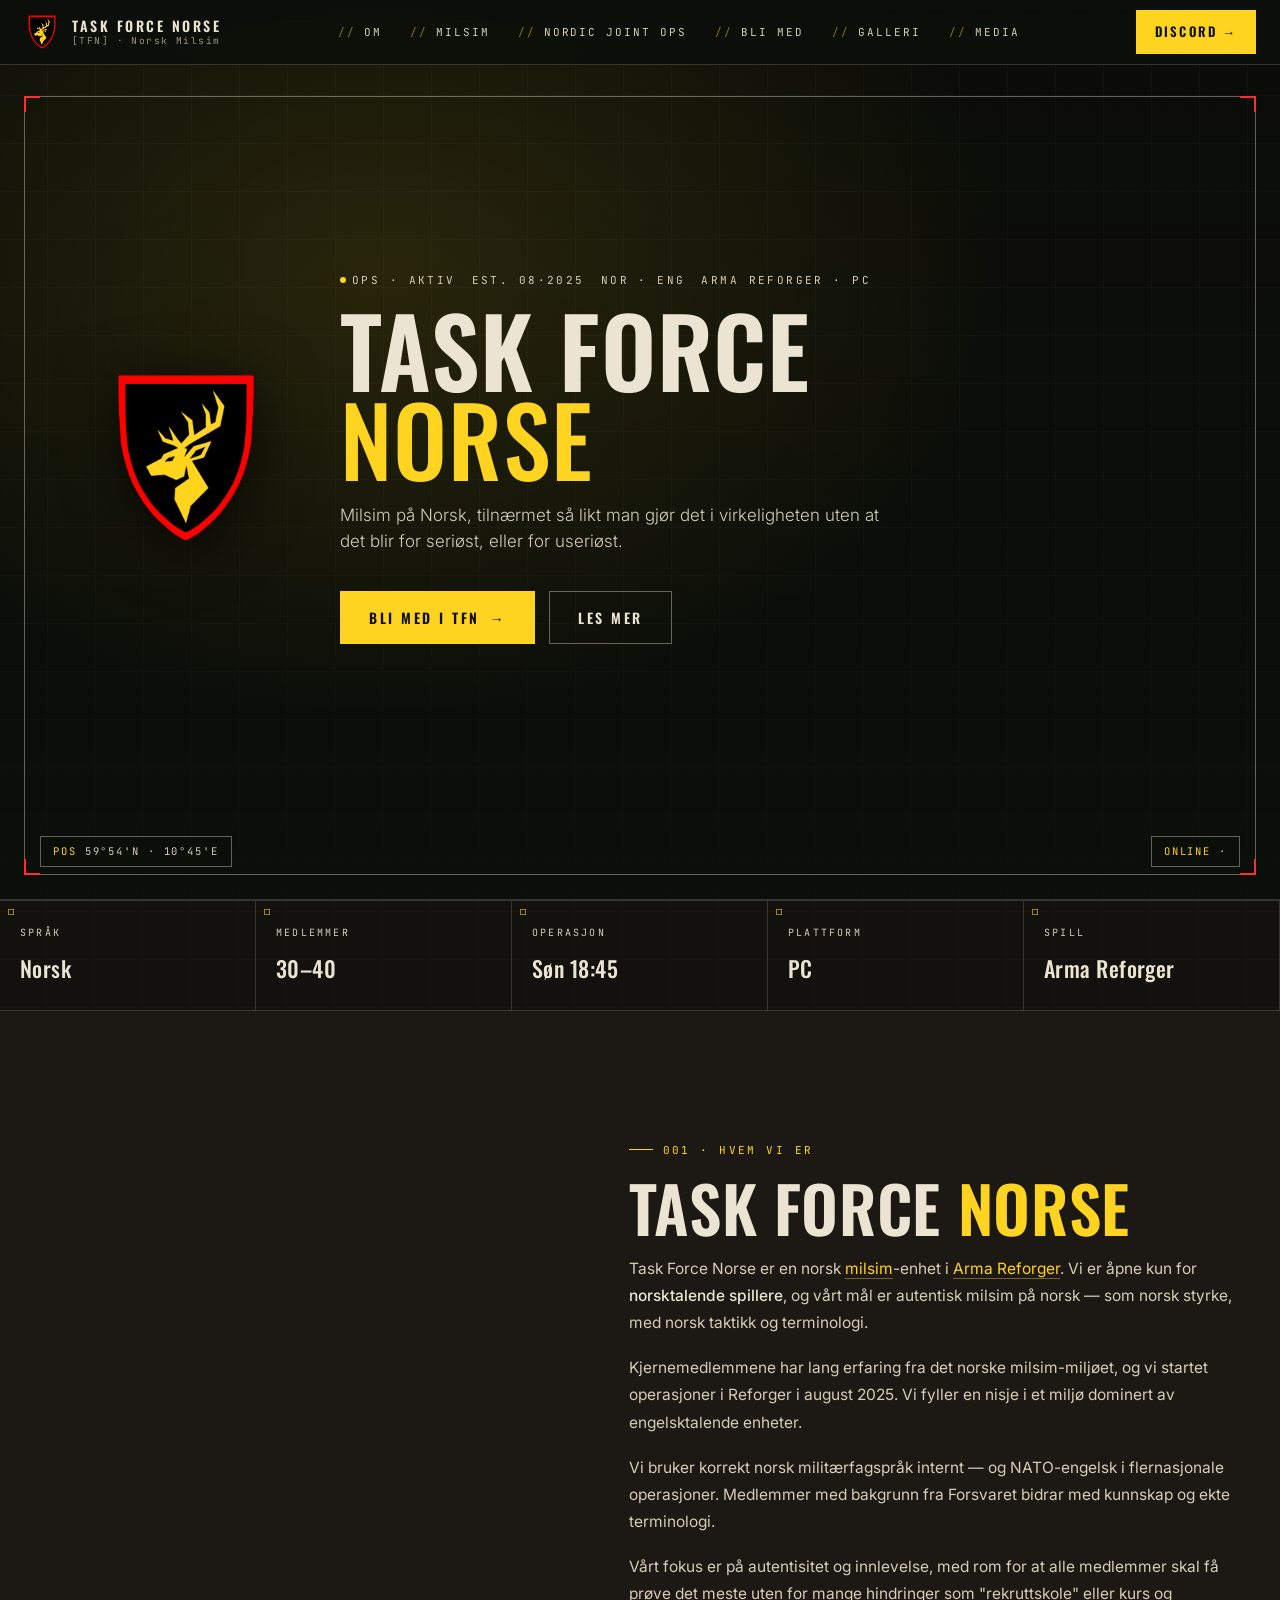
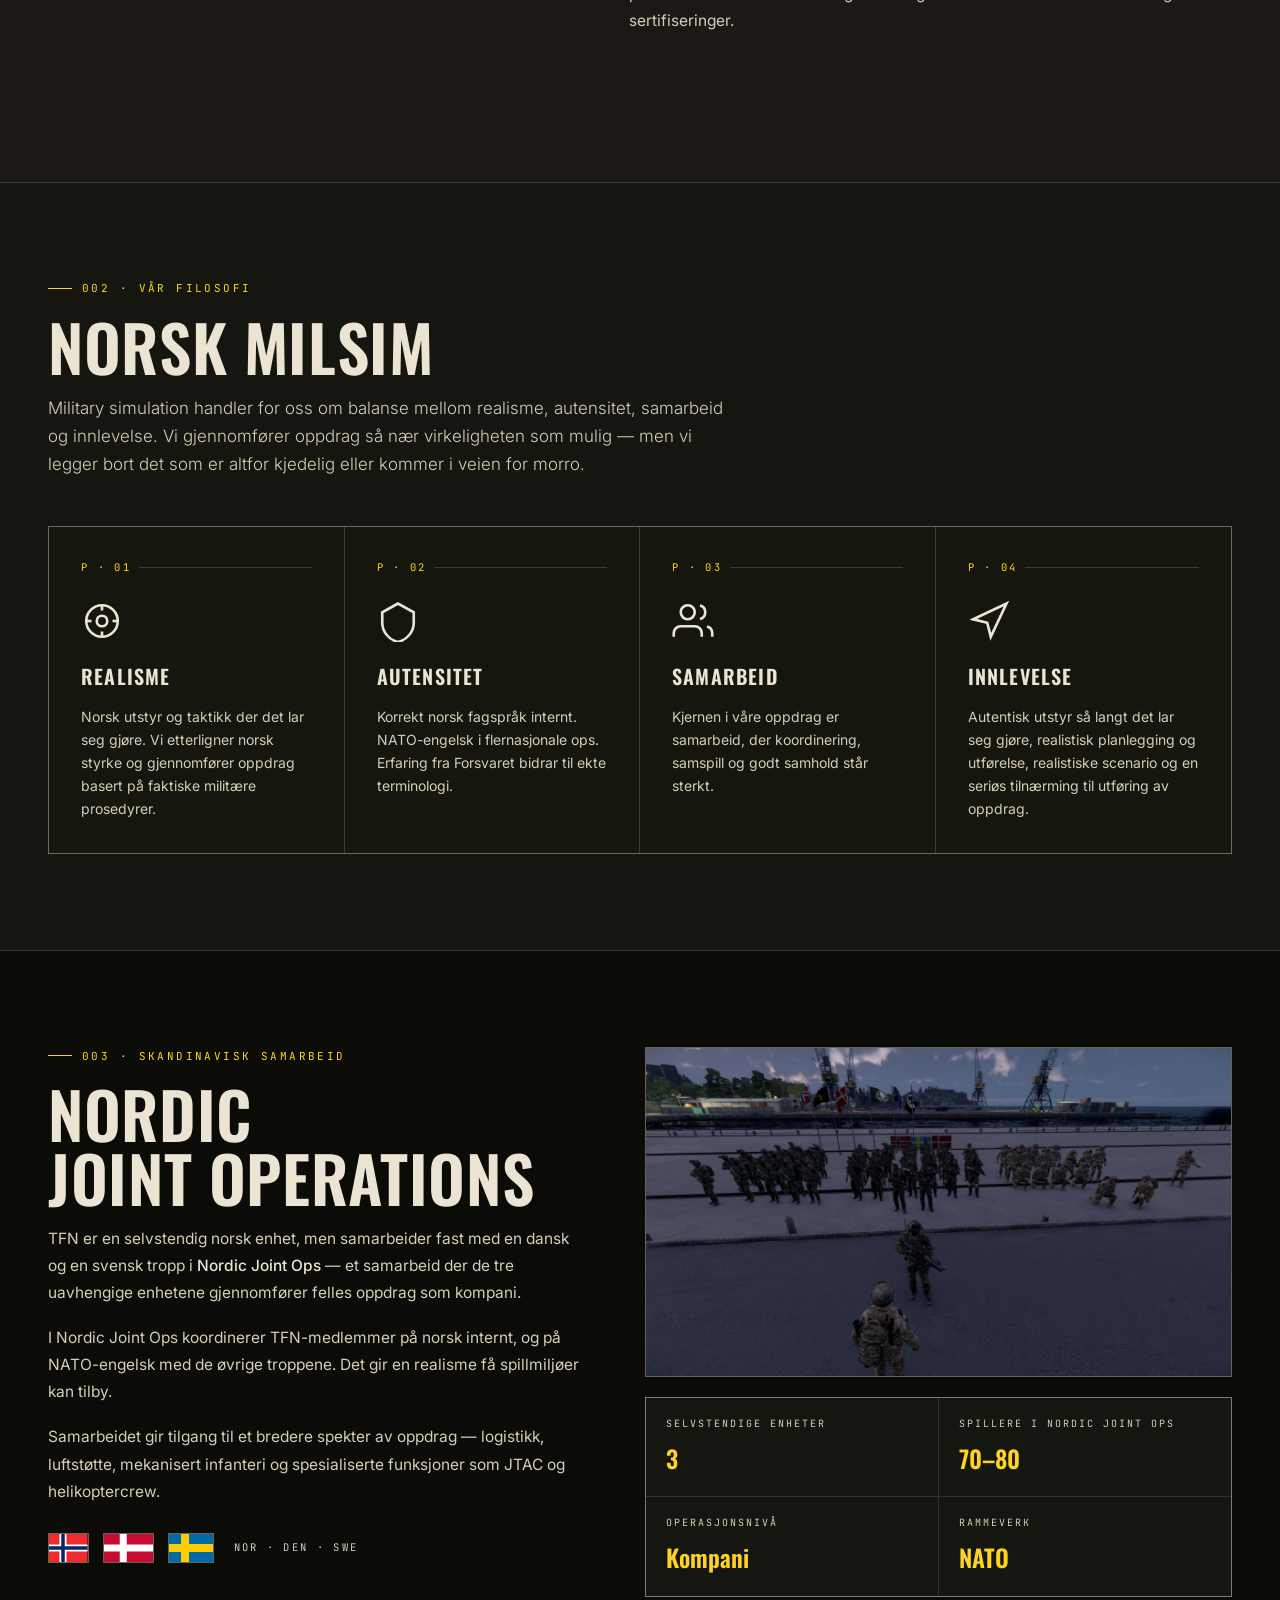
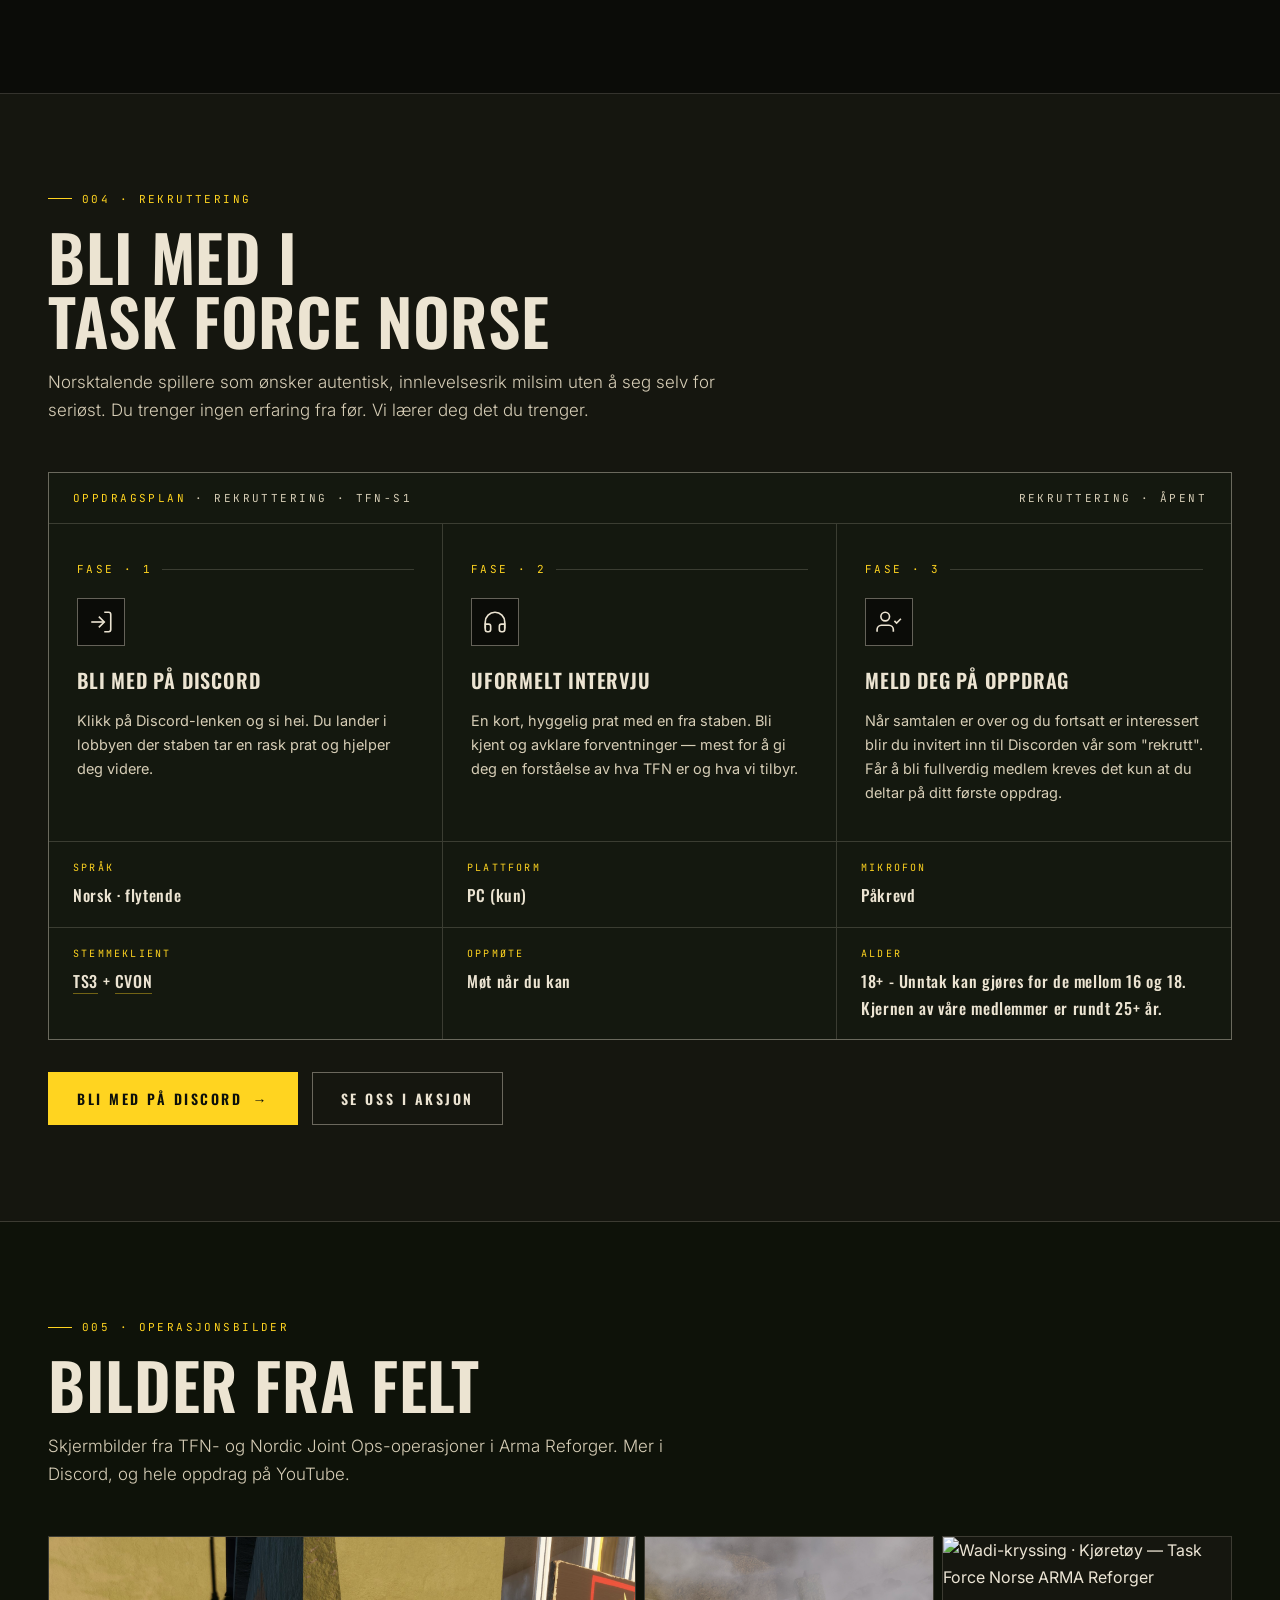
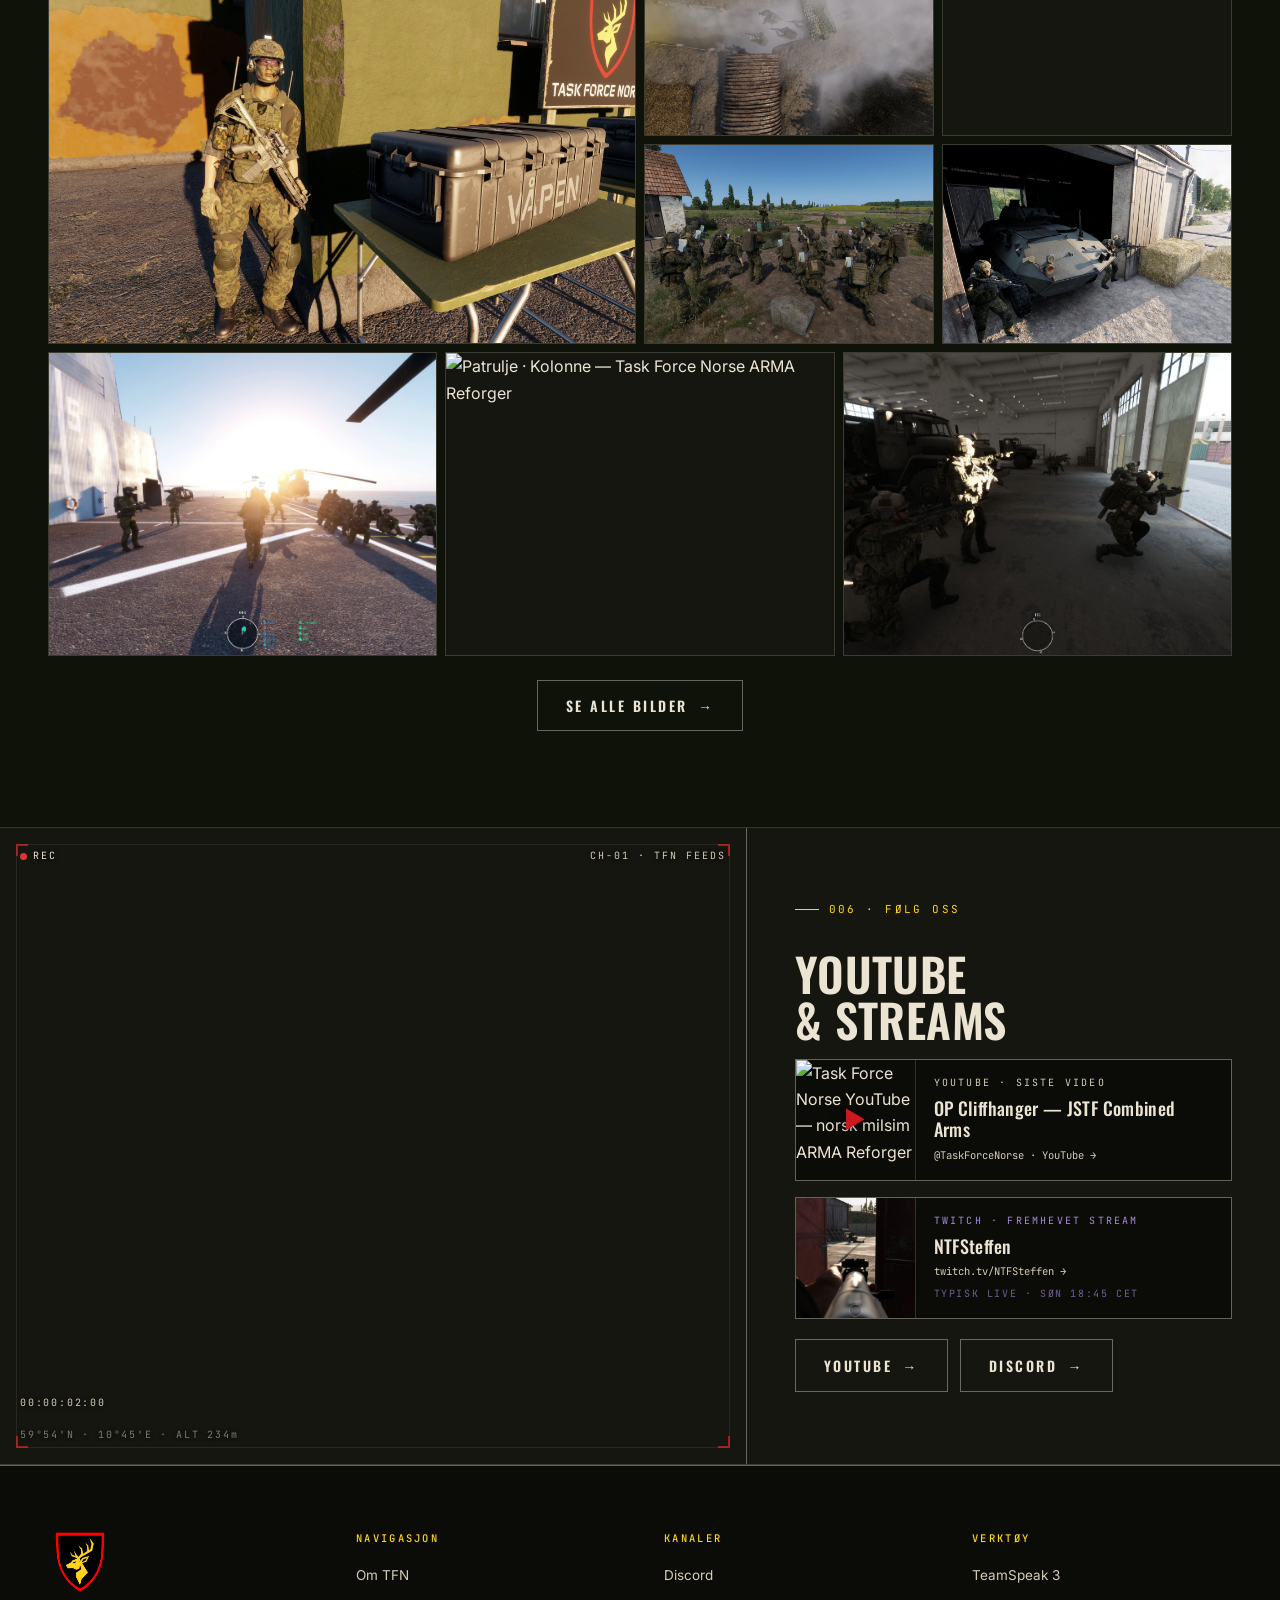
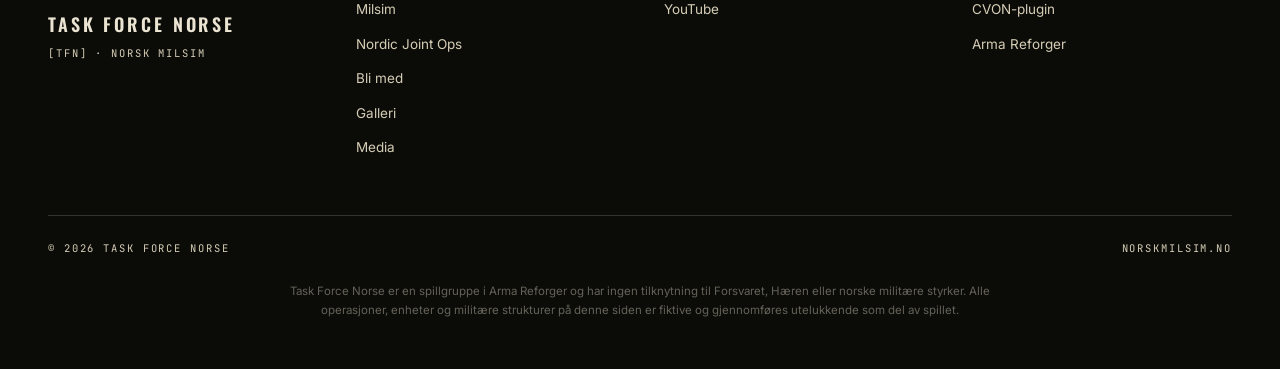
==== commit f2645d43: "content: klikkbart JSTF-bilde + oppdaterte medlemstall Bildet i "Skandinavisk samarbeid" åpner nå fu" ====
--- a/index.html
+++ b/index.html
@@ -253,7 +253,9 @@
 .jstf-img{
   position:relative;overflow:hidden;border:1px solid var(--rule-strong);margin-bottom:20px;
 }
-.jstf-img img{width:100%;display:block;filter:saturate(.85) contrast(1.05)}
+.jstf-img a{display:block;cursor:pointer}
+.jstf-img img{width:100%;display:block;filter:saturate(.85) contrast(1.05);transition:transform .6s ease}
+.jstf-img a:hover img{transform:scale(1.04)}
 .flag-row{display:flex;gap:14px;align-items:center;margin-bottom:20px}
 .flag-row svg{height:30px;width:auto;border:1px solid var(--rule-strong)}
 .flag-lbl{font-family:'JetBrains Mono',monospace;font-size:10.5px;letter-spacing:.22em;text-transform:uppercase;color:var(--bone-2);margin-left:6px}
@@ -526,7 +528,7 @@
 <div class="stripe">
   <div class="stripe-inner">
     <div class="cell"><div class="k">Språk</div><div class="v">Norsk</div></div>
-    <div class="cell"><div class="k">Medlemmer</div><div class="v">30+</div></div>
+    <div class="cell"><div class="k">Medlemmer</div><div class="v">30–40</div></div>
     <div class="cell"><div class="k">Operasjon</div><div class="v">Søn 18:45</div></div>
     <div class="cell"><div class="k">Plattform</div><div class="v">PC</div></div>
     <div class="cell"><div class="k">Spill</div><div class="v">Arma Reforger</div></div>
@@ -618,11 +620,13 @@
       </div>
       <div class="reveal">
         <div class="jstf-img">
-          <img src="assets/img-joint-ops.jpg" alt="Task Force Norse Nordic Joint Operations ARMA Reforger">
+          <a href="assets/img-joint-ops.jpg" target="_blank" rel="noopener">
+            <img src="assets/img-joint-ops.jpg" alt="Task Force Norse Nordic Joint Operations ARMA Reforger">
+          </a>
         </div>
         <div class="nordic-stats">
           <div class="nordic-stat"><div class="k">Selvstendige enheter</div><div class="v">3</div></div>
-          <div class="nordic-stat"><div class="k">Spillere i Nordic Joint Ops</div><div class="v">50–70</div></div>
+          <div class="nordic-stat"><div class="k">Spillere i Nordic Joint Ops</div><div class="v">70–80</div></div>
           <div class="nordic-stat"><div class="k">Operasjonsnivå</div><div class="v">Kompani</div></div>
           <div class="nordic-stat"><div class="k">Rammeverk</div><div class="v">NATO</div></div>
         </div>
